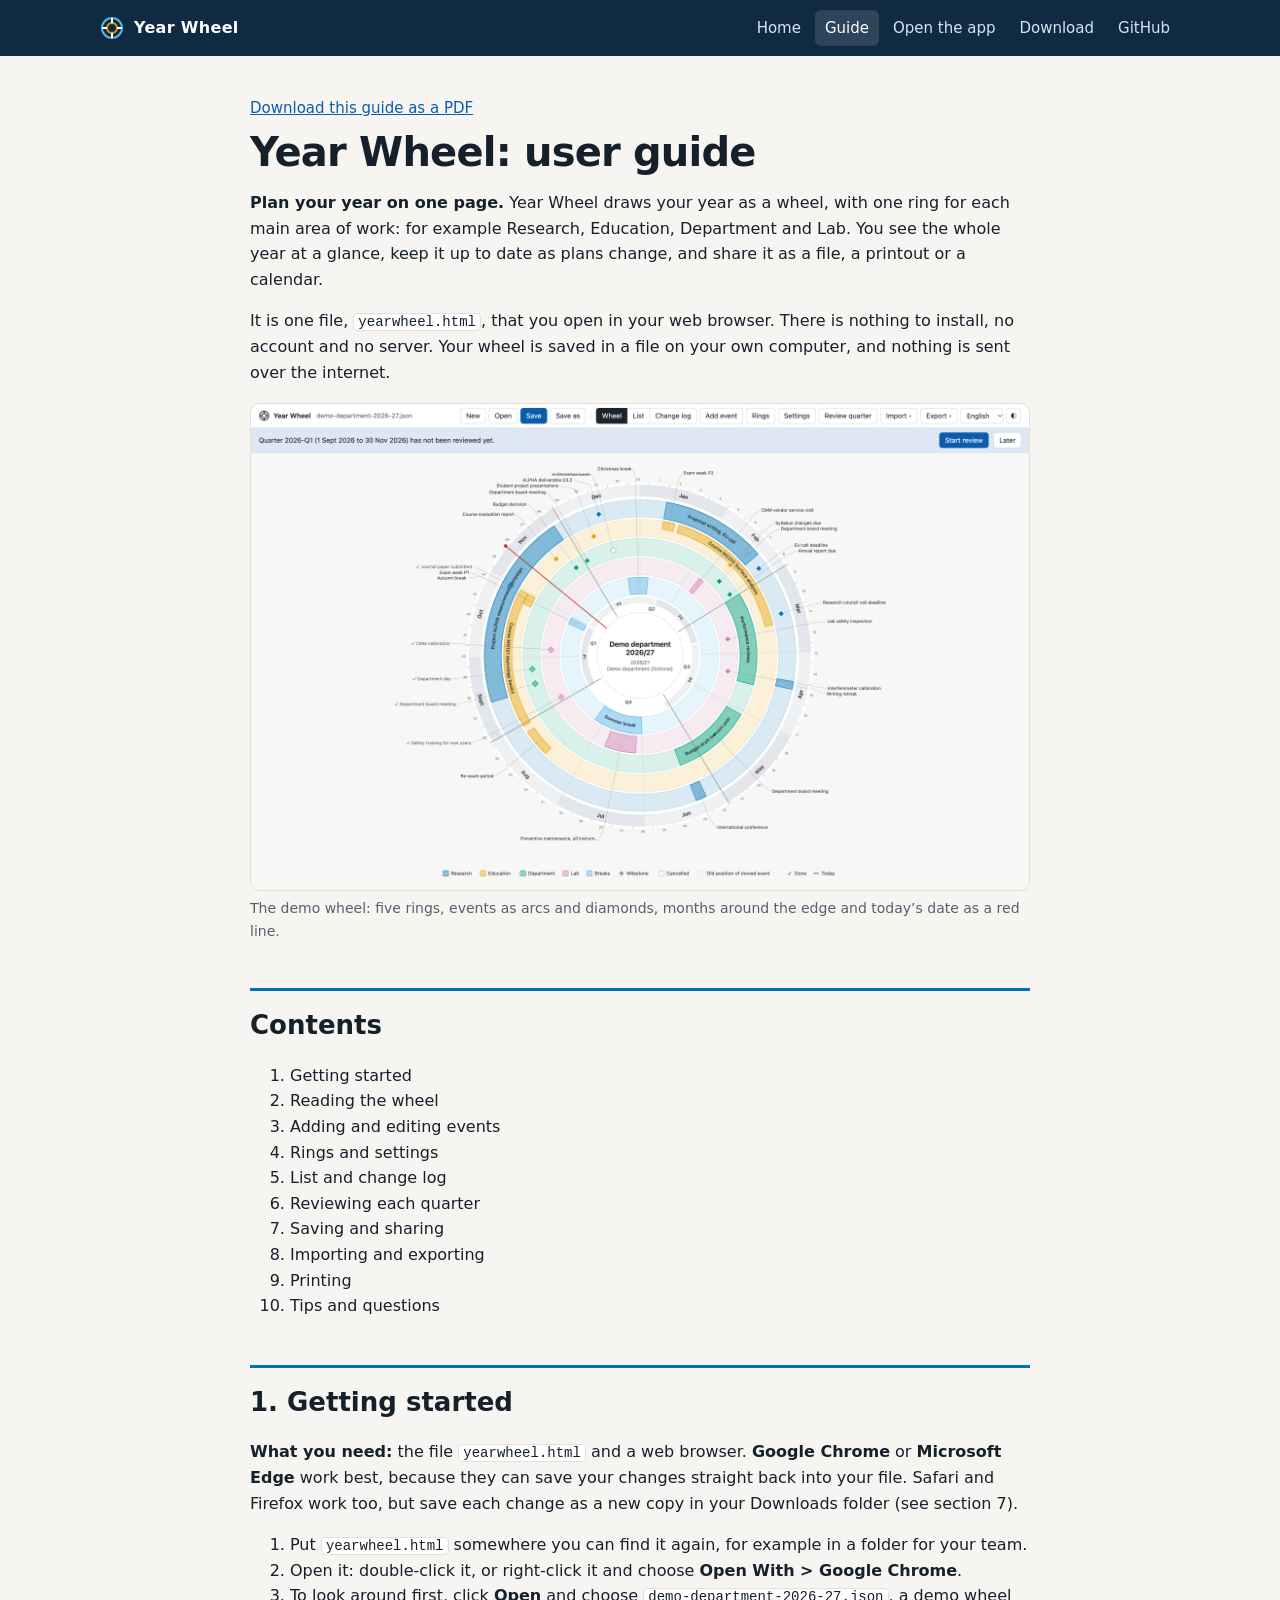
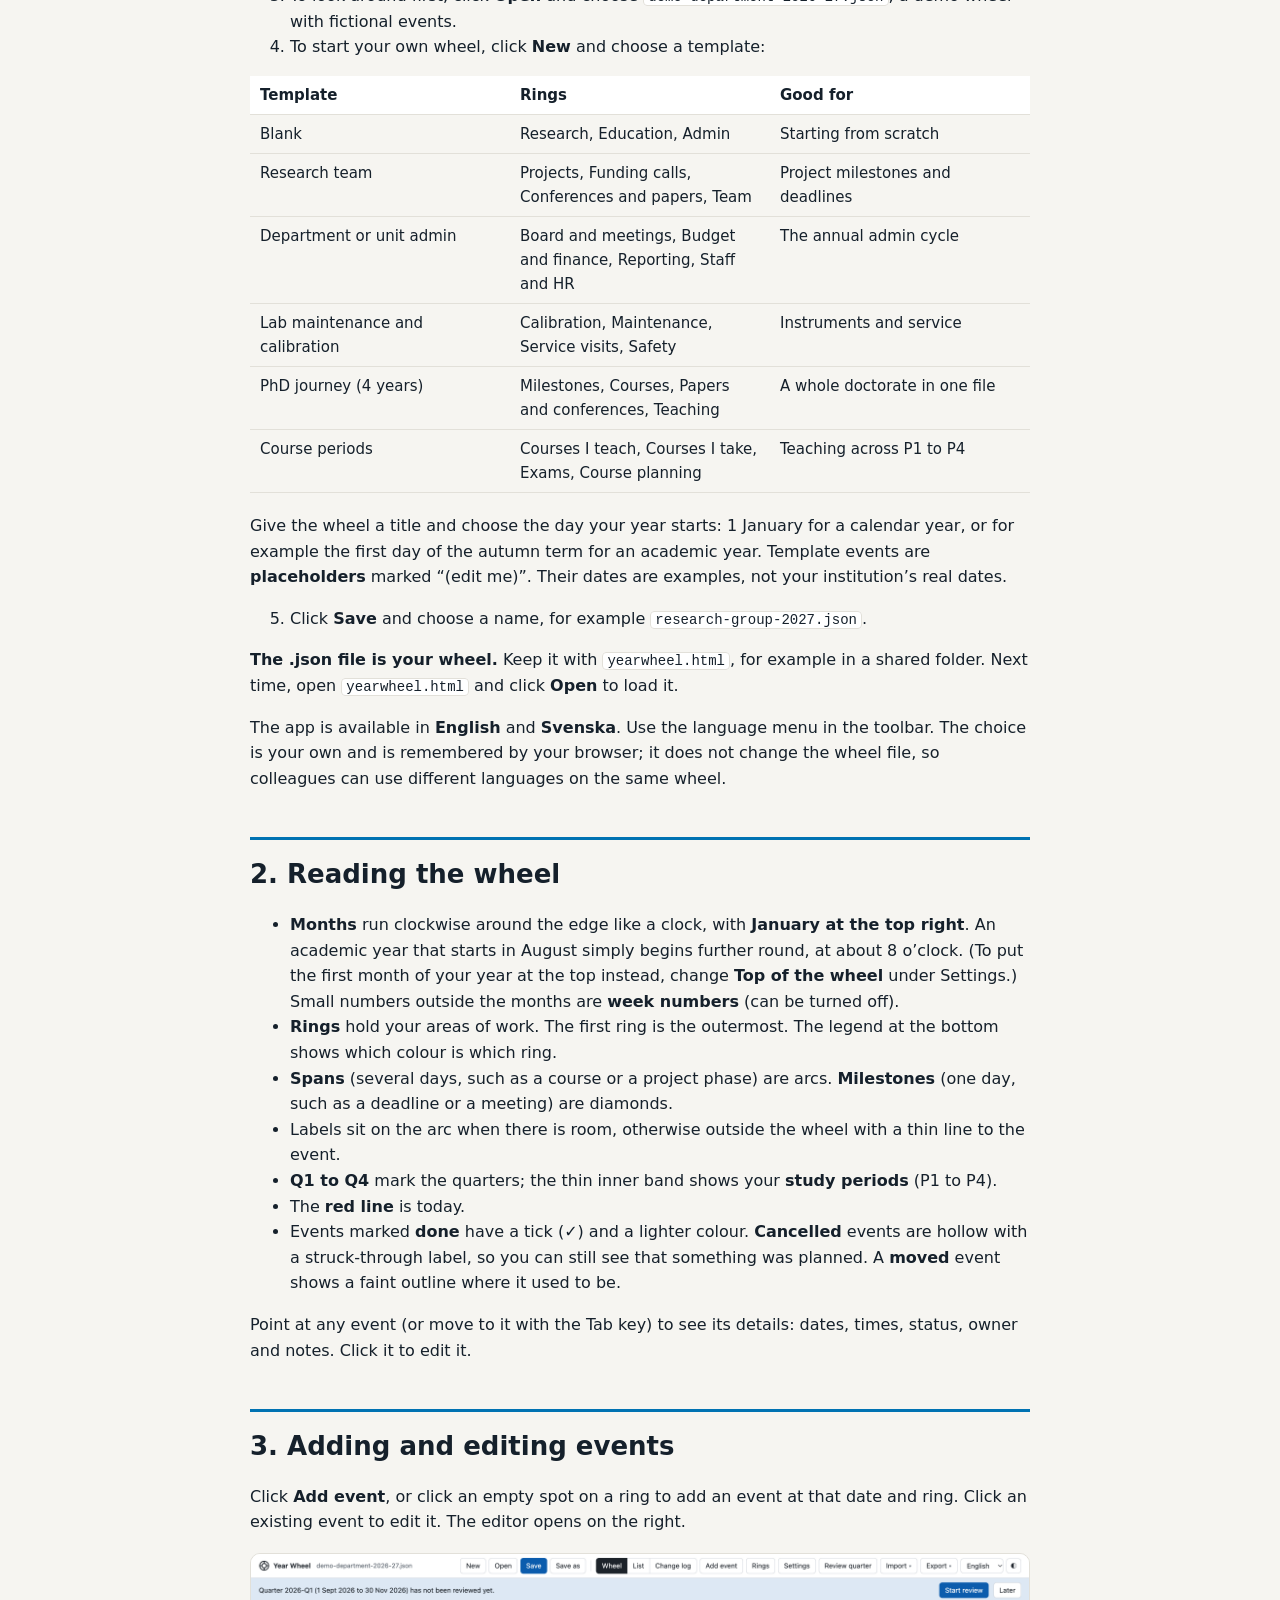
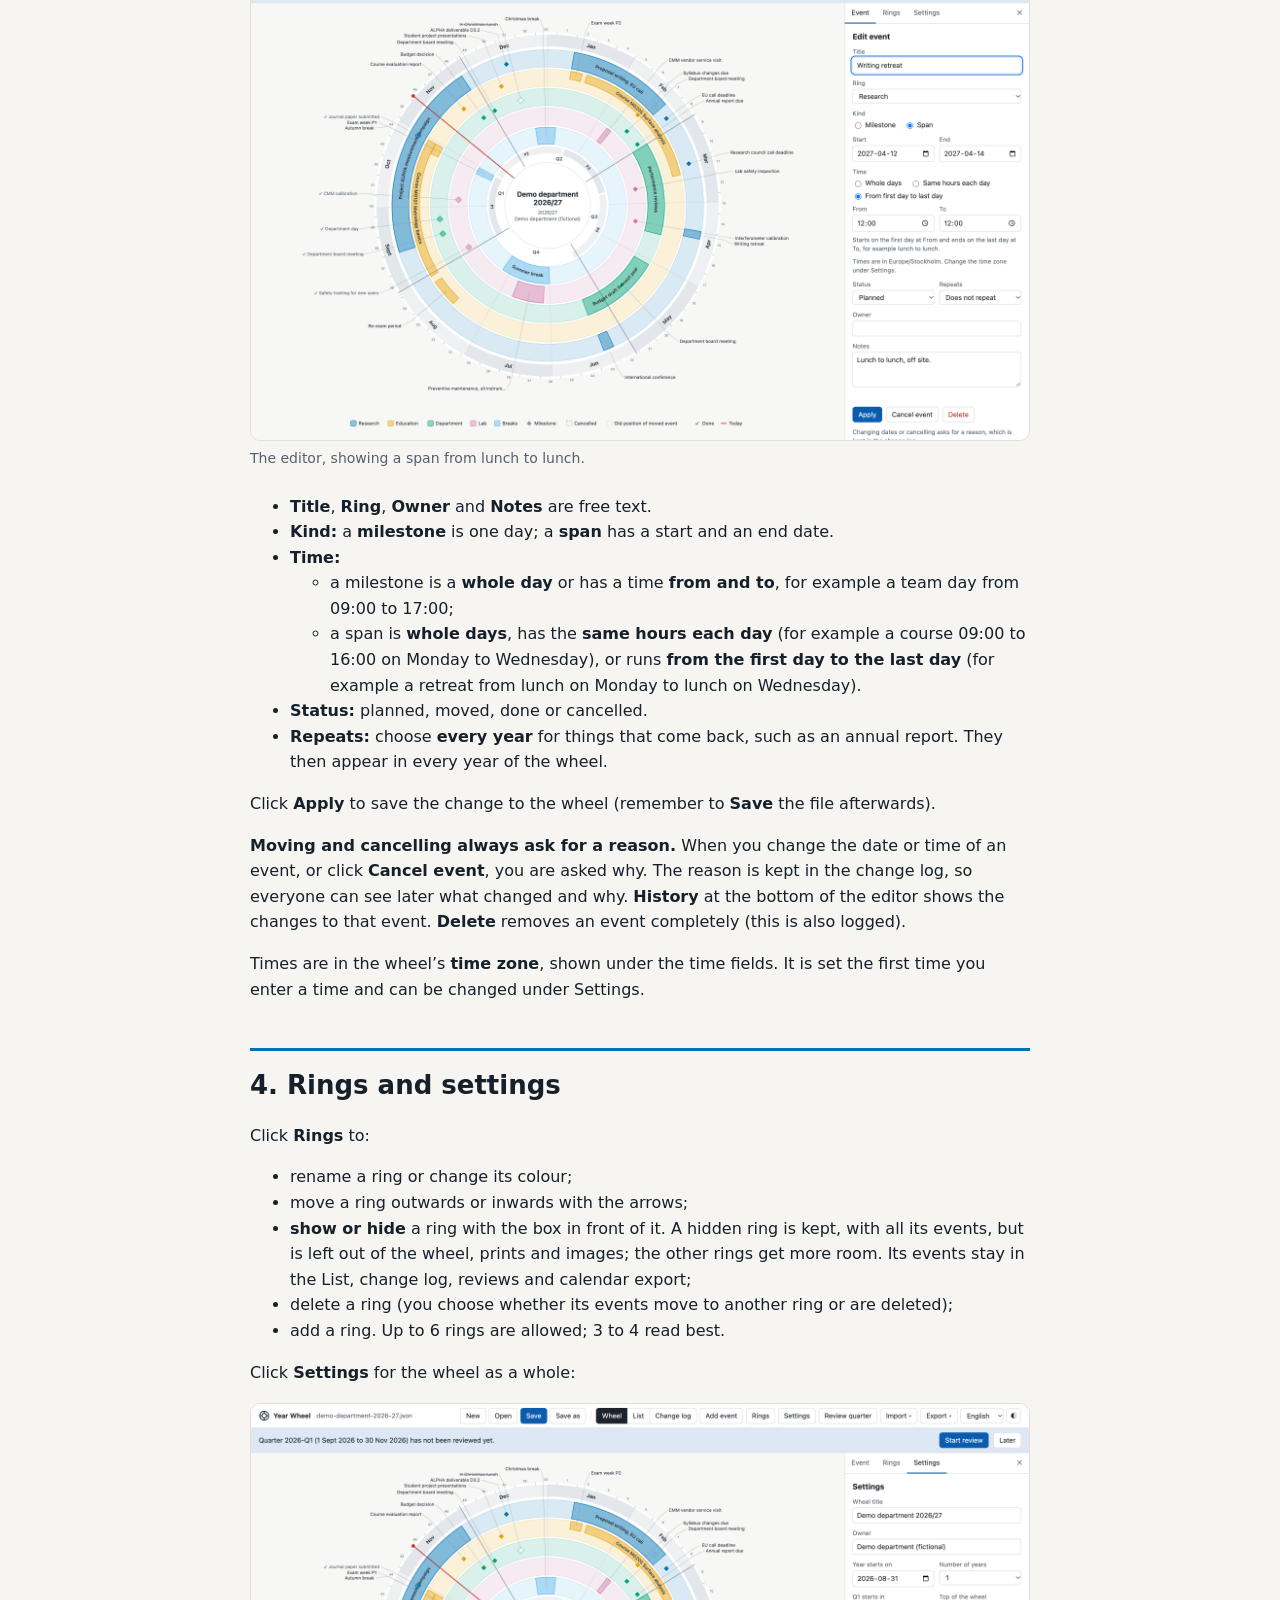
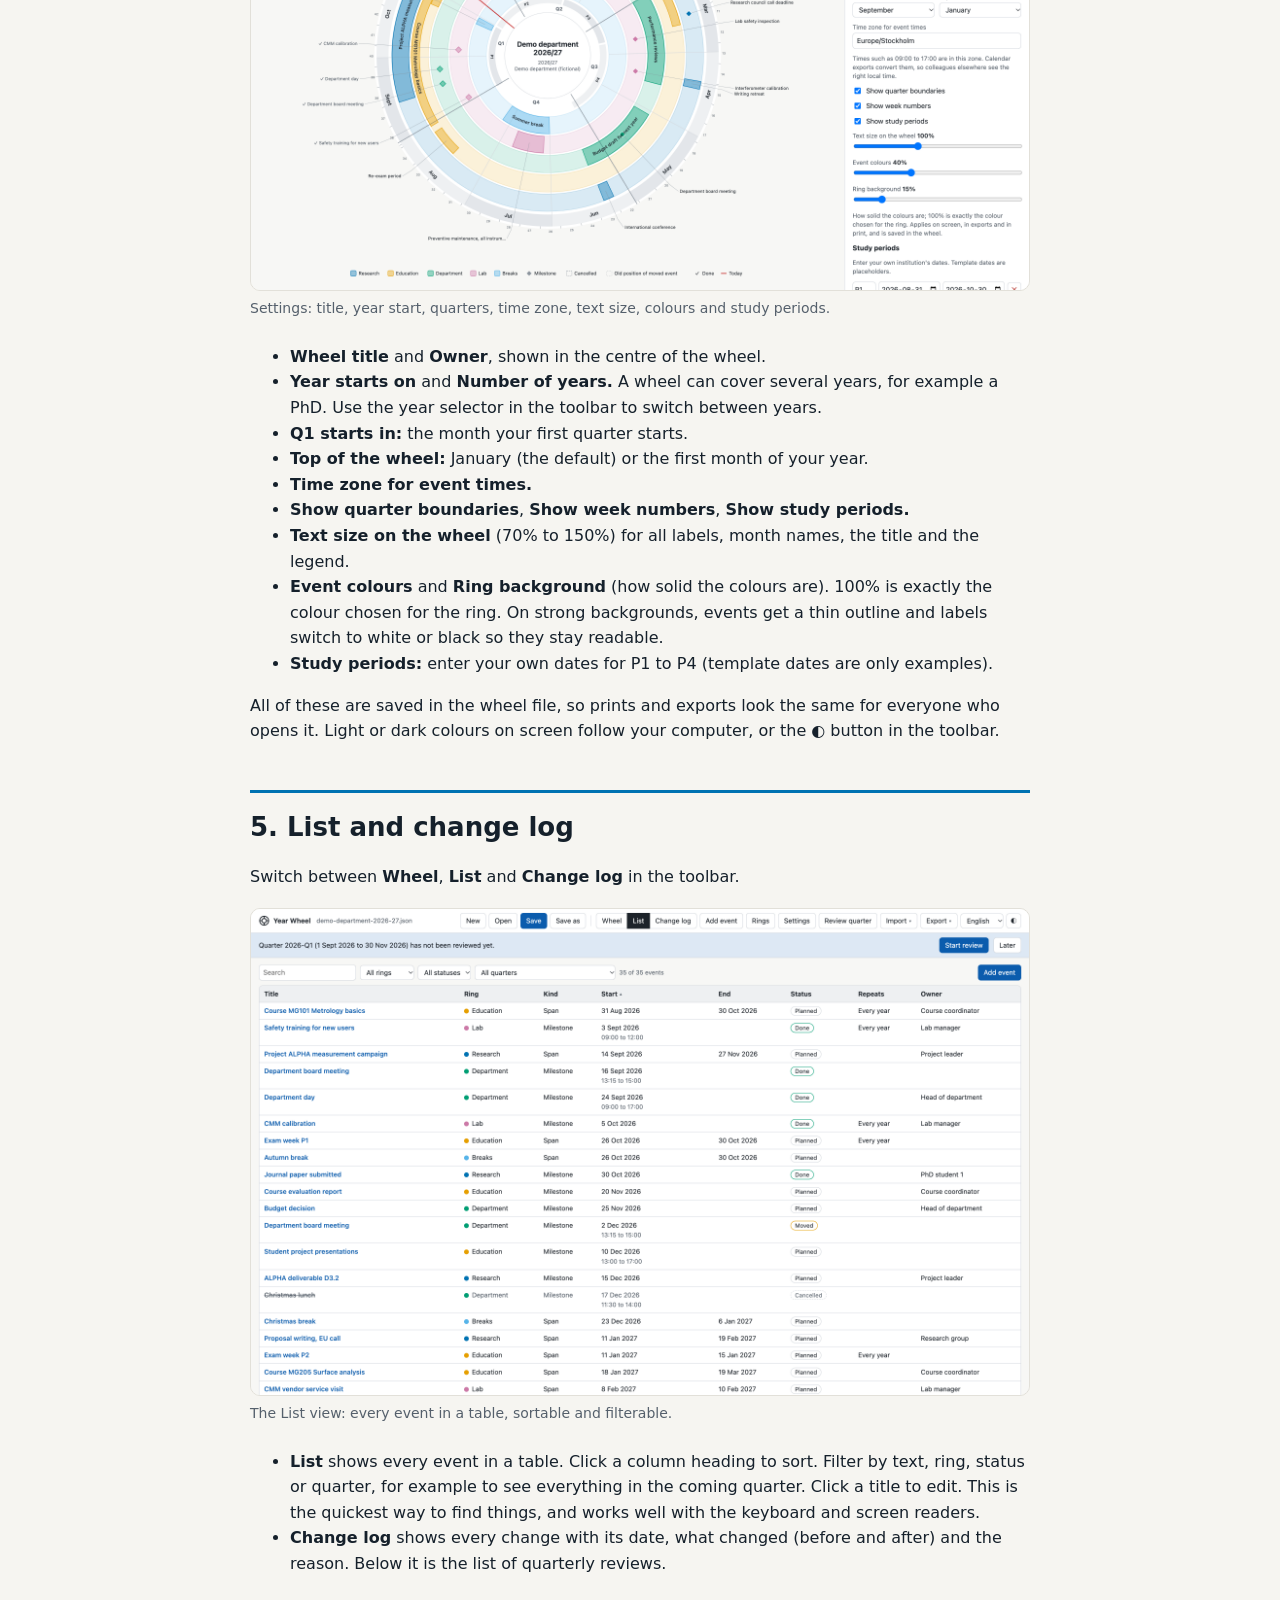
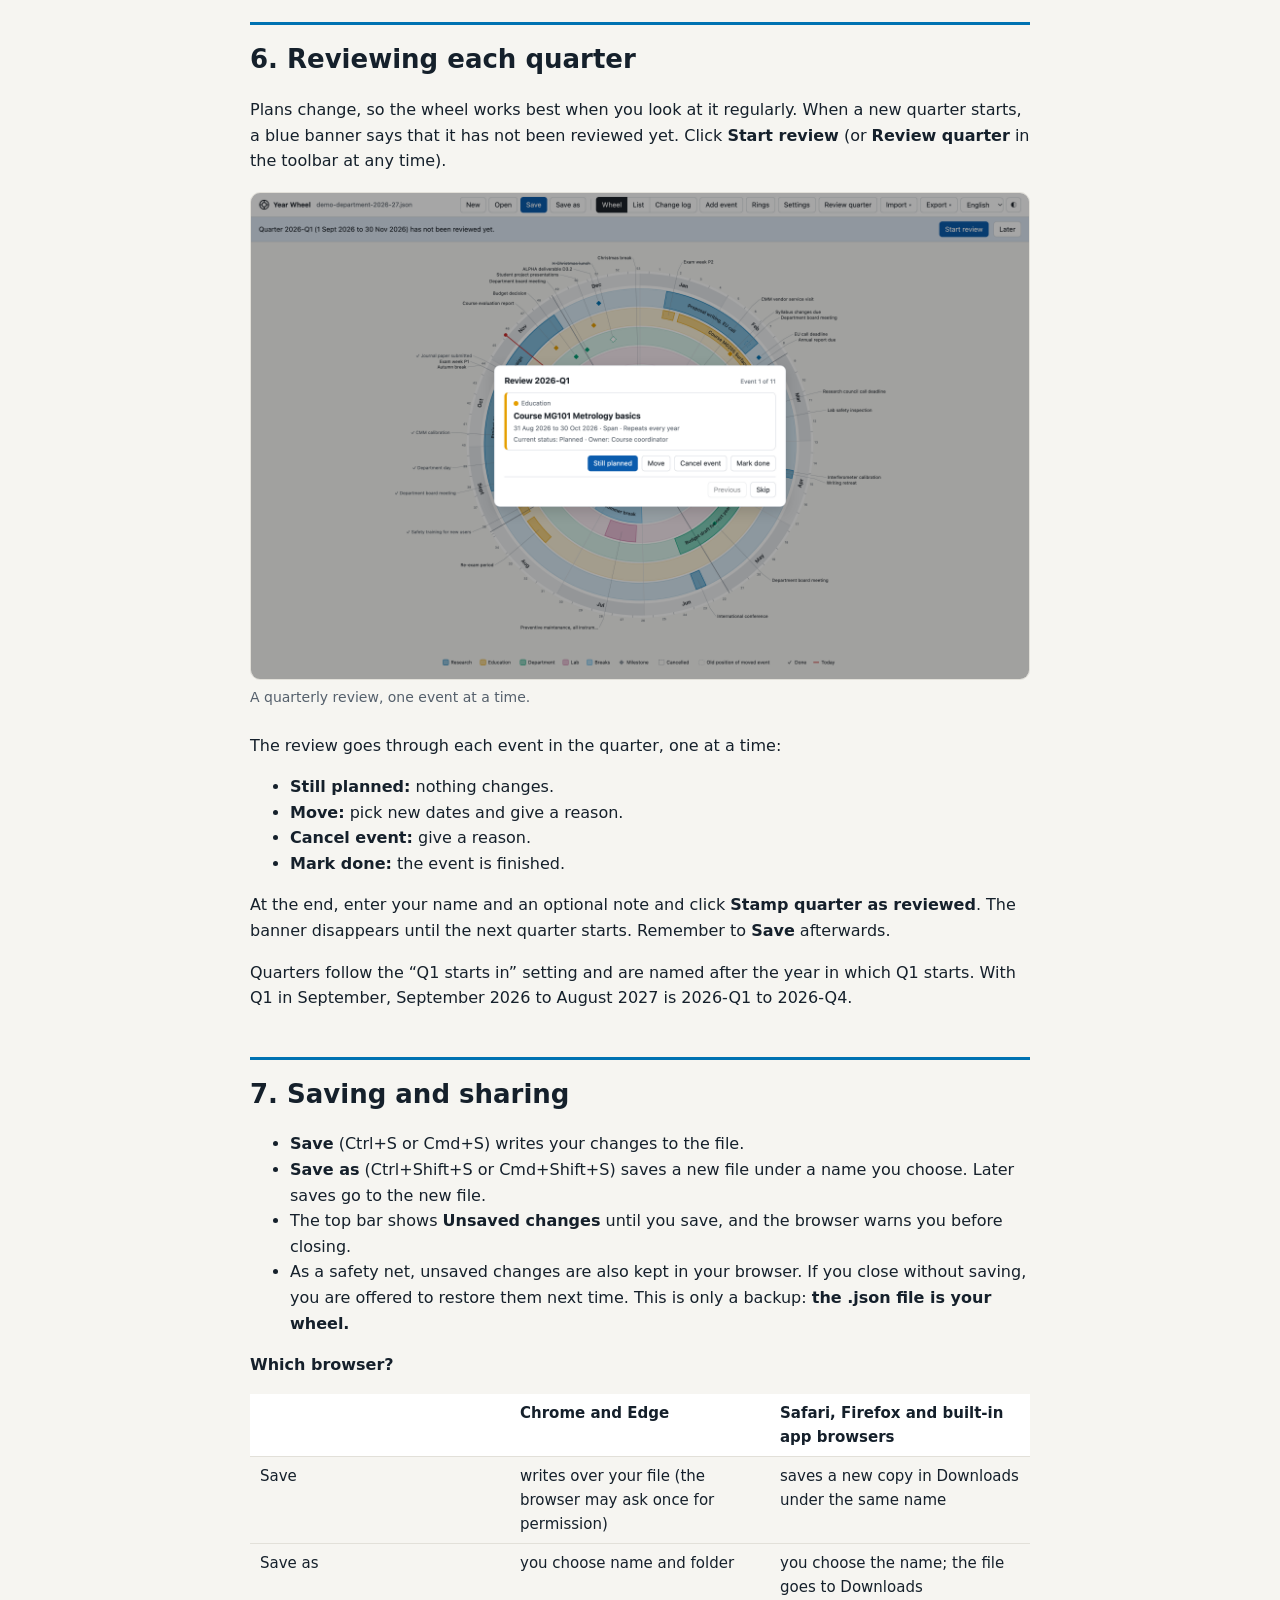
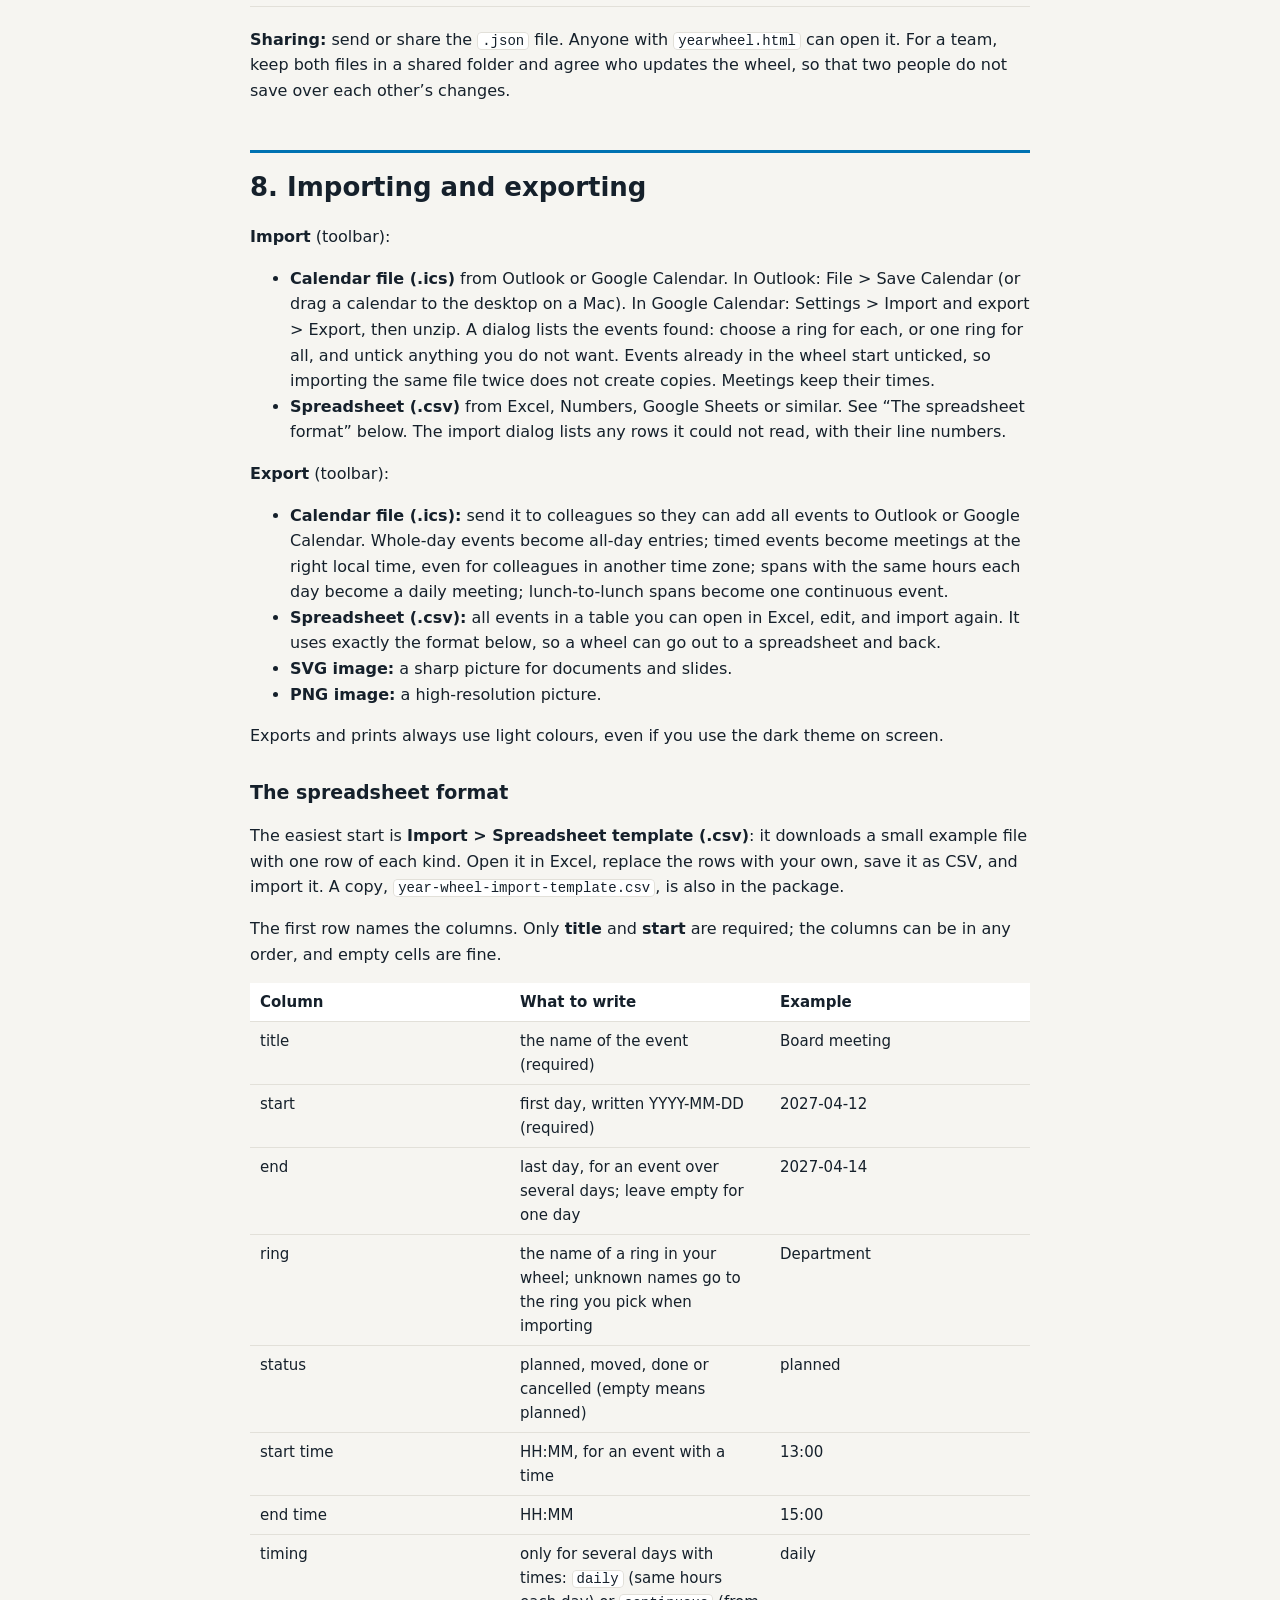
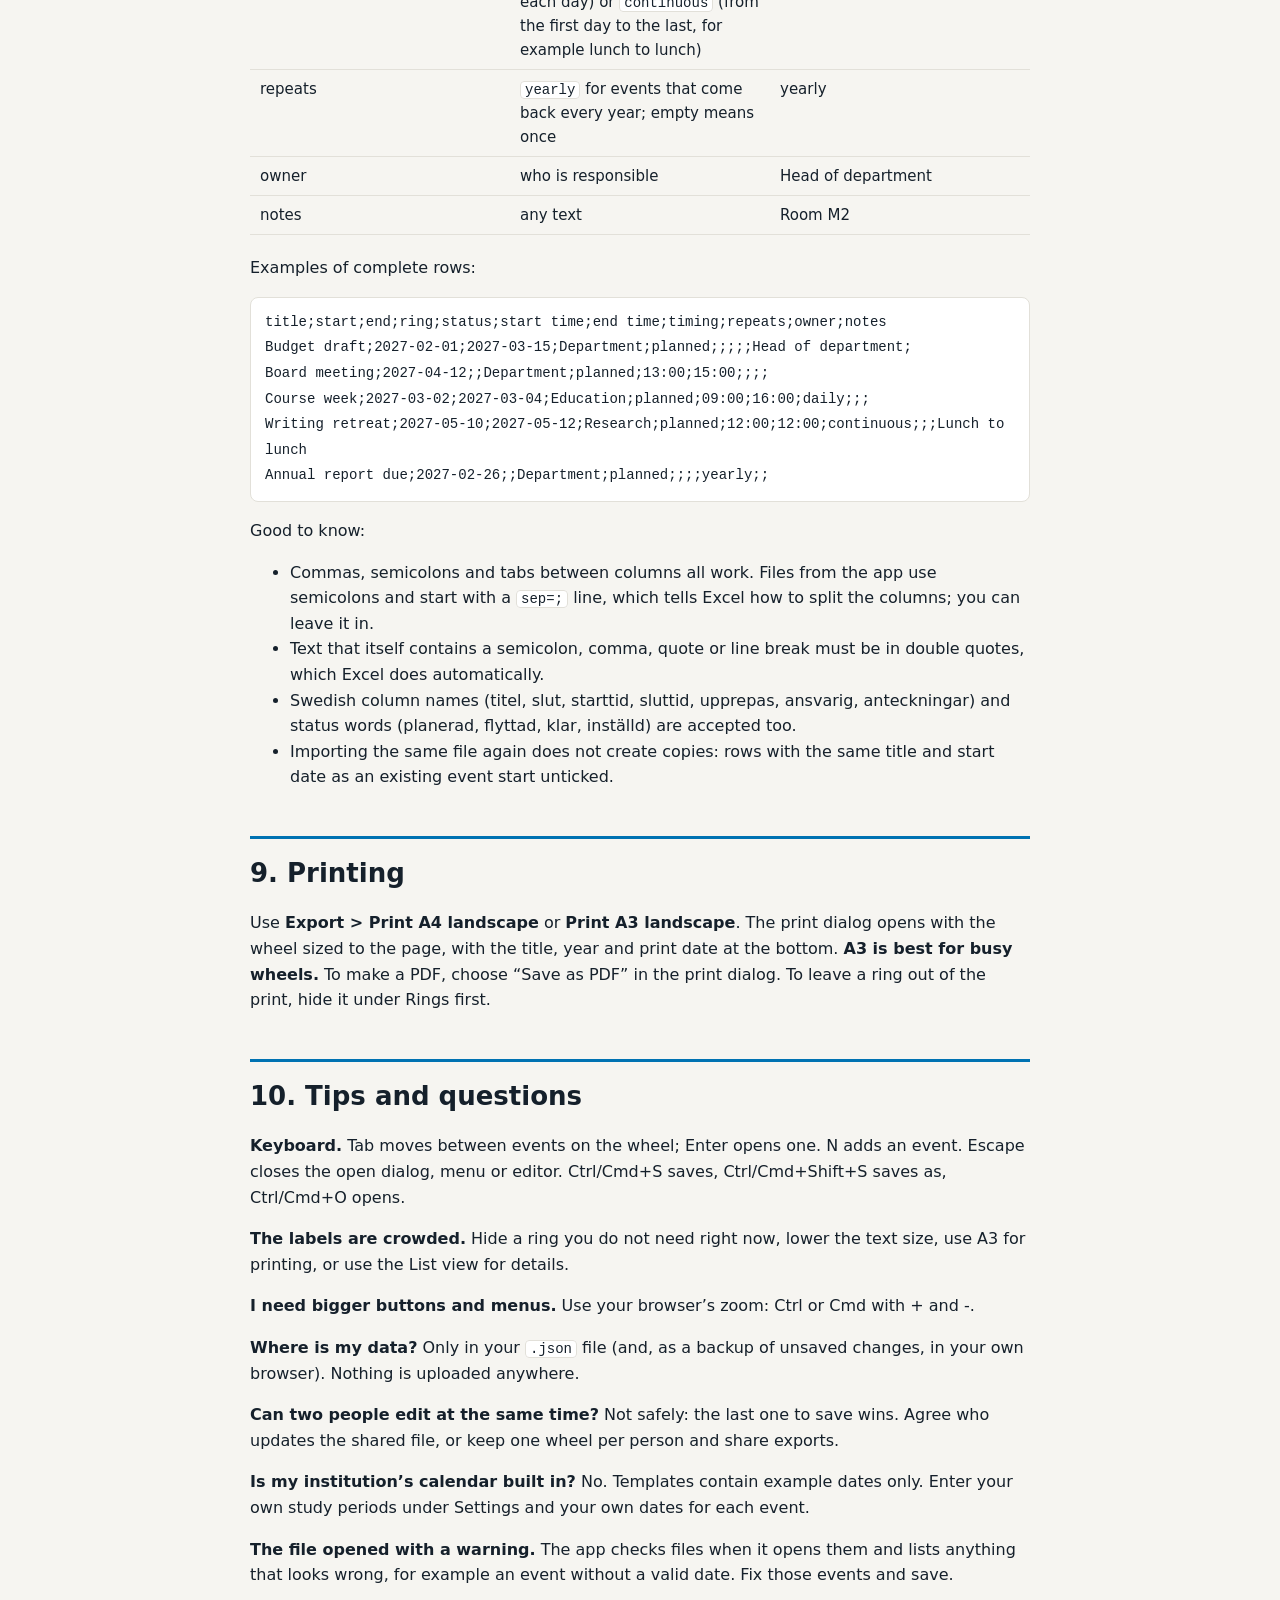
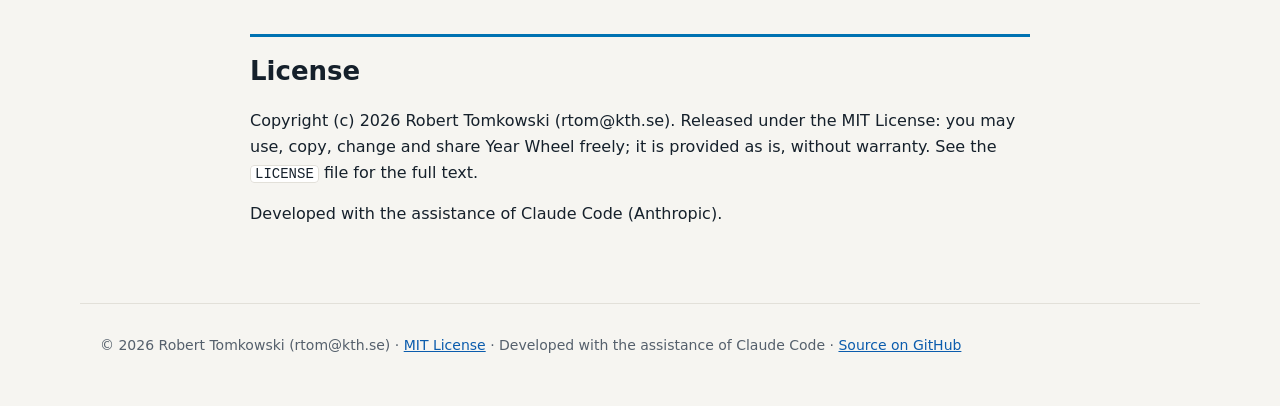
==== website/guide.html @ 5ca275fe "Year Wheel 1.0: plan your year on one page A single-file, offline planning wheel for departments, re" ====
<!DOCTYPE html>
<html xmlns="http://www.w3.org/1999/xhtml" lang="en" xml:lang="en">
<head>
  <meta charset="utf-8" />
  <meta name="generator" content="pandoc" />
  <meta name="viewport" content="width=device-width, initial-scale=1.0, user-scalable=yes" />
  <title>Year Wheel: user guide</title>
  <style>
    code{white-space: pre-wrap;}
    span.smallcaps{font-variant: small-caps;}
    div.columns{display: flex; gap: min(4vw, 1.5em);}
    div.column{flex: auto; overflow-x: auto;}
    div.hanging-indent{margin-left: 1.5em; text-indent: -1.5em;}
    /* The extra [class] is a hack that increases specificity enough to
       override a similar rule in reveal.js */
    ul.task-list[class]{list-style: none;}
    ul.task-list li input[type="checkbox"] {
      font-size: inherit;
      width: 0.8em;
      margin: 0 0.8em 0.2em -1.6em;
      vertical-align: middle;
    }
    .display.math{display: block; text-align: center; margin: 0.5rem auto;}
  </style>
  <link rel="stylesheet" href="site.css" />
  <meta name="description" content="How to use Year Wheel: templates, events and times, rings, quarterly reviews, saving, import and export, printing.">
  <link rel="icon" href="data:image/svg+xml,%3Csvg xmlns='http://www.w3.org/2000/svg' viewBox='0 0 24 24'%3E%3Ccircle cx='12' cy='12' r='10' fill='none' stroke='%230072B2' stroke-width='2.5'/%3E%3Ccircle cx='12' cy='12' r='5' fill='none' stroke='%23E69F00' stroke-width='2.5'/%3E%3C/svg%3E">
</head>
<body>
<header class="topbar"><div class="in">
  <a class="brand" href="./"><svg width="24" height="24" viewBox="0 0 24 24" aria-hidden="true"><circle cx="12" cy="12" r="10" fill="none" stroke="#56B4E9" stroke-width="2"/><circle cx="12" cy="12" r="5" fill="none" stroke="#E69F00" stroke-width="2"/><path d="M12 2v5M12 17v5M2 12h5M17 12h5" stroke="#fff" stroke-width="2"/></svg>Year Wheel</a>
  <nav aria-label="Site">
    <a href="./">Home</a>
    <a href="guide.html" aria-current="page">Guide</a>
    <a href="app/yearwheel.html">Open the app</a>
    <a href="https://github.com/rtomkowski/yearwheel/releases/latest">Download</a>
    <a href="https://github.com/rtomkowski/yearwheel">GitHub</a>
  </nav>
</div></header>
<main class="guide">
<a class="getpdf" href="https://github.com/rtomkowski/yearwheel/releases/latest/download/Year-Wheel-User-Guide.pdf">Download this guide as a PDF</a>
<h1 id="year-wheel-user-guide">Year Wheel: user guide</h1>
<p><strong>Plan your year on one page.</strong> Year Wheel draws your
year as a wheel, with one ring for each main area of work: for example
Research, Education, Department and Lab. You see the whole year at a
glance, keep it up to date as plans change, and share it as a file, a
printout or a calendar.</p>
<p>It is one file, <code>yearwheel.html</code>, that you open in your
web browser. There is nothing to install, no account and no server. Your
wheel is saved in a file on your own computer, and nothing is sent over
the internet.</p>
<figure>
<img src="images/wheel.png"
alt="The demo wheel: five rings, events as arcs and diamonds, months around the edge and today’s date as a red line." />
<figcaption aria-hidden="true">The demo wheel: five rings, events as
arcs and diamonds, months around the edge and today’s date as a red
line.</figcaption>
</figure>
<h2 id="contents">Contents</h2>
<ol type="1">
<li>Getting started</li>
<li>Reading the wheel</li>
<li>Adding and editing events</li>
<li>Rings and settings</li>
<li>List and change log</li>
<li>Reviewing each quarter</li>
<li>Saving and sharing</li>
<li>Importing and exporting</li>
<li>Printing</li>
<li>Tips and questions</li>
</ol>
<h2 id="getting-started">1. Getting started</h2>
<p><strong>What you need:</strong> the file <code>yearwheel.html</code>
and a web browser. <strong>Google Chrome</strong> or <strong>Microsoft
Edge</strong> work best, because they can save your changes straight
back into your file. Safari and Firefox work too, but save each change
as a new copy in your Downloads folder (see section 7).</p>
<ol type="1">
<li>Put <code>yearwheel.html</code> somewhere you can find it again, for
example in a folder for your team.</li>
<li>Open it: double-click it, or right-click it and choose <strong>Open
With &gt; Google Chrome</strong>.</li>
<li>To look around first, click <strong>Open</strong> and choose
<code>demo-department-2026-27.json</code>, a demo wheel with fictional
events.</li>
<li>To start your own wheel, click <strong>New</strong> and choose a
template:</li>
</ol>
<table>
<colgroup>
<col style="width: 33%" />
<col style="width: 33%" />
<col style="width: 33%" />
</colgroup>
<thead>
<tr class="header">
<th>Template</th>
<th>Rings</th>
<th>Good for</th>
</tr>
</thead>
<tbody>
<tr class="odd">
<td>Blank</td>
<td>Research, Education, Admin</td>
<td>Starting from scratch</td>
</tr>
<tr class="even">
<td>Research team</td>
<td>Projects, Funding calls, Conferences and papers, Team</td>
<td>Project milestones and deadlines</td>
</tr>
<tr class="odd">
<td>Department or unit admin</td>
<td>Board and meetings, Budget and finance, Reporting, Staff and HR</td>
<td>The annual admin cycle</td>
</tr>
<tr class="even">
<td>Lab maintenance and calibration</td>
<td>Calibration, Maintenance, Service visits, Safety</td>
<td>Instruments and service</td>
</tr>
<tr class="odd">
<td>PhD journey (4 years)</td>
<td>Milestones, Courses, Papers and conferences, Teaching</td>
<td>A whole doctorate in one file</td>
</tr>
<tr class="even">
<td>Course periods</td>
<td>Courses I teach, Courses I take, Exams, Course planning</td>
<td>Teaching across P1 to P4</td>
</tr>
</tbody>
</table>
<p>Give the wheel a title and choose the day your year starts: 1 January
for a calendar year, or for example the first day of the autumn term for
an academic year. Template events are <strong>placeholders</strong>
marked “(edit me)”. Their dates are examples, not your institution’s
real dates.</p>
<ol start="5" type="1">
<li>Click <strong>Save</strong> and choose a name, for example
<code>research-group-2027.json</code>.</li>
</ol>
<p><strong>The .json file is your wheel.</strong> Keep it with
<code>yearwheel.html</code>, for example in a shared folder. Next time,
open <code>yearwheel.html</code> and click <strong>Open</strong> to load
it.</p>
<p>The app is available in <strong>English</strong> and
<strong>Svenska</strong>. Use the language menu in the toolbar. The
choice is your own and is remembered by your browser; it does not change
the wheel file, so colleagues can use different languages on the same
wheel.</p>
<h2 id="reading-the-wheel">2. Reading the wheel</h2>
<ul>
<li><strong>Months</strong> run clockwise around the edge like a clock,
with <strong>January at the top right</strong>. An academic year that
starts in August simply begins further round, at about 8 o’clock. (To
put the first month of your year at the top instead, change <strong>Top
of the wheel</strong> under Settings.) Small numbers outside the months
are <strong>week numbers</strong> (can be turned off).</li>
<li><strong>Rings</strong> hold your areas of work. The first ring is
the outermost. The legend at the bottom shows which colour is which
ring.</li>
<li><strong>Spans</strong> (several days, such as a course or a project
phase) are arcs. <strong>Milestones</strong> (one day, such as a
deadline or a meeting) are diamonds.</li>
<li>Labels sit on the arc when there is room, otherwise outside the
wheel with a thin line to the event.</li>
<li><strong>Q1 to Q4</strong> mark the quarters; the thin inner band
shows your <strong>study periods</strong> (P1 to P4).</li>
<li>The <strong>red line</strong> is today.</li>
<li>Events marked <strong>done</strong> have a tick (✓) and a lighter
colour. <strong>Cancelled</strong> events are hollow with a
struck-through label, so you can still see that something was planned. A
<strong>moved</strong> event shows a faint outline where it used to
be.</li>
</ul>
<p>Point at any event (or move to it with the Tab key) to see its
details: dates, times, status, owner and notes. Click it to edit it.</p>
<h2 id="adding-and-editing-events">3. Adding and editing events</h2>
<p>Click <strong>Add event</strong>, or click an empty spot on a ring to
add an event at that date and ring. Click an existing event to edit it.
The editor opens on the right.</p>
<figure>
<img src="images/editor.png"
alt="The editor, showing a span from lunch to lunch." />
<figcaption aria-hidden="true">The editor, showing a span from lunch to
lunch.</figcaption>
</figure>
<ul>
<li><strong>Title</strong>, <strong>Ring</strong>,
<strong>Owner</strong> and <strong>Notes</strong> are free text.</li>
<li><strong>Kind:</strong> a <strong>milestone</strong> is one day; a
<strong>span</strong> has a start and an end date.</li>
<li><strong>Time:</strong>
<ul>
<li>a milestone is a <strong>whole day</strong> or has a time
<strong>from and to</strong>, for example a team day from 09:00 to
17:00;</li>
<li>a span is <strong>whole days</strong>, has the <strong>same hours
each day</strong> (for example a course 09:00 to 16:00 on Monday to
Wednesday), or runs <strong>from the first day to the last day</strong>
(for example a retreat from lunch on Monday to lunch on Wednesday).</li>
</ul></li>
<li><strong>Status:</strong> planned, moved, done or cancelled.</li>
<li><strong>Repeats:</strong> choose <strong>every year</strong> for
things that come back, such as an annual report. They then appear in
every year of the wheel.</li>
</ul>
<p>Click <strong>Apply</strong> to save the change to the wheel
(remember to <strong>Save</strong> the file afterwards).</p>
<p><strong>Moving and cancelling always ask for a reason.</strong> When
you change the date or time of an event, or click <strong>Cancel
event</strong>, you are asked why. The reason is kept in the change log,
so everyone can see later what changed and why. <strong>History</strong>
at the bottom of the editor shows the changes to that event.
<strong>Delete</strong> removes an event completely (this is also
logged).</p>
<p>Times are in the wheel’s <strong>time zone</strong>, shown under the
time fields. It is set the first time you enter a time and can be
changed under Settings.</p>
<h2 id="rings-and-settings">4. Rings and settings</h2>
<p>Click <strong>Rings</strong> to:</p>
<ul>
<li>rename a ring or change its colour;</li>
<li>move a ring outwards or inwards with the arrows;</li>
<li><strong>show or hide</strong> a ring with the box in front of it. A
hidden ring is kept, with all its events, but is left out of the wheel,
prints and images; the other rings get more room. Its events stay in the
List, change log, reviews and calendar export;</li>
<li>delete a ring (you choose whether its events move to another ring or
are deleted);</li>
<li>add a ring. Up to 6 rings are allowed; 3 to 4 read best.</li>
</ul>
<p>Click <strong>Settings</strong> for the wheel as a whole:</p>
<figure>
<img src="images/settings.png"
alt="Settings: title, year start, quarters, time zone, text size, colours and study periods." />
<figcaption aria-hidden="true">Settings: title, year start, quarters,
time zone, text size, colours and study periods.</figcaption>
</figure>
<ul>
<li><strong>Wheel title</strong> and <strong>Owner</strong>, shown in
the centre of the wheel.</li>
<li><strong>Year starts on</strong> and <strong>Number of
years.</strong> A wheel can cover several years, for example a PhD. Use
the year selector in the toolbar to switch between years.</li>
<li><strong>Q1 starts in:</strong> the month your first quarter
starts.</li>
<li><strong>Top of the wheel:</strong> January (the default) or the
first month of your year.</li>
<li><strong>Time zone for event times.</strong></li>
<li><strong>Show quarter boundaries</strong>, <strong>Show week
numbers</strong>, <strong>Show study periods.</strong></li>
<li><strong>Text size on the wheel</strong> (70% to 150%) for all
labels, month names, the title and the legend.</li>
<li><strong>Event colours</strong> and <strong>Ring background</strong>
(how solid the colours are). 100% is exactly the colour chosen for the
ring. On strong backgrounds, events get a thin outline and labels switch
to white or black so they stay readable.</li>
<li><strong>Study periods:</strong> enter your own dates for P1 to P4
(template dates are only examples).</li>
</ul>
<p>All of these are saved in the wheel file, so prints and exports look
the same for everyone who opens it. Light or dark colours on screen
follow your computer, or the ◐ button in the toolbar.</p>
<h2 id="list-and-change-log">5. List and change log</h2>
<p>Switch between <strong>Wheel</strong>, <strong>List</strong> and
<strong>Change log</strong> in the toolbar.</p>
<figure>
<img src="images/list.png"
alt="The List view: every event in a table, sortable and filterable." />
<figcaption aria-hidden="true">The List view: every event in a table,
sortable and filterable.</figcaption>
</figure>
<ul>
<li><strong>List</strong> shows every event in a table. Click a column
heading to sort. Filter by text, ring, status or quarter, for example to
see everything in the coming quarter. Click a title to edit. This is the
quickest way to find things, and works well with the keyboard and screen
readers.</li>
<li><strong>Change log</strong> shows every change with its date, what
changed (before and after) and the reason. Below it is the list of
quarterly reviews.</li>
</ul>
<h2 id="reviewing-each-quarter">6. Reviewing each quarter</h2>
<p>Plans change, so the wheel works best when you look at it regularly.
When a new quarter starts, a blue banner says that it has not been
reviewed yet. Click <strong>Start review</strong> (or <strong>Review
quarter</strong> in the toolbar at any time).</p>
<figure>
<img src="images/review.png"
alt="A quarterly review, one event at a time." />
<figcaption aria-hidden="true">A quarterly review, one event at a
time.</figcaption>
</figure>
<p>The review goes through each event in the quarter, one at a time:</p>
<ul>
<li><strong>Still planned:</strong> nothing changes.</li>
<li><strong>Move:</strong> pick new dates and give a reason.</li>
<li><strong>Cancel event:</strong> give a reason.</li>
<li><strong>Mark done:</strong> the event is finished.</li>
</ul>
<p>At the end, enter your name and an optional note and click
<strong>Stamp quarter as reviewed</strong>. The banner disappears until
the next quarter starts. Remember to <strong>Save</strong>
afterwards.</p>
<p>Quarters follow the “Q1 starts in” setting and are named after the
year in which Q1 starts. With Q1 in September, September 2026 to August
2027 is 2026-Q1 to 2026-Q4.</p>
<h2 id="saving-and-sharing">7. Saving and sharing</h2>
<ul>
<li><strong>Save</strong> (Ctrl+S or Cmd+S) writes your changes to the
file.</li>
<li><strong>Save as</strong> (Ctrl+Shift+S or Cmd+Shift+S) saves a new
file under a name you choose. Later saves go to the new file.</li>
<li>The top bar shows <strong>Unsaved changes</strong> until you save,
and the browser warns you before closing.</li>
<li>As a safety net, unsaved changes are also kept in your browser. If
you close without saving, you are offered to restore them next time.
This is only a backup: <strong>the .json file is your
wheel.</strong></li>
</ul>
<p><strong>Which browser?</strong></p>
<table>
<colgroup>
<col style="width: 33%" />
<col style="width: 33%" />
<col style="width: 33%" />
</colgroup>
<thead>
<tr class="header">
<th></th>
<th>Chrome and Edge</th>
<th>Safari, Firefox and built-in app browsers</th>
</tr>
</thead>
<tbody>
<tr class="odd">
<td>Save</td>
<td>writes over your file (the browser may ask once for permission)</td>
<td>saves a new copy in Downloads under the same name</td>
</tr>
<tr class="even">
<td>Save as</td>
<td>you choose name and folder</td>
<td>you choose the name; the file goes to Downloads</td>
</tr>
</tbody>
</table>
<p><strong>Sharing:</strong> send or share the <code>.json</code> file.
Anyone with <code>yearwheel.html</code> can open it. For a team, keep
both files in a shared folder and agree who updates the wheel, so that
two people do not save over each other’s changes.</p>
<h2 id="importing-and-exporting">8. Importing and exporting</h2>
<p><strong>Import</strong> (toolbar):</p>
<ul>
<li><strong>Calendar file (.ics)</strong> from Outlook or Google
Calendar. In Outlook: File &gt; Save Calendar (or drag a calendar to the
desktop on a Mac). In Google Calendar: Settings &gt; Import and export
&gt; Export, then unzip. A dialog lists the events found: choose a ring
for each, or one ring for all, and untick anything you do not want.
Events already in the wheel start unticked, so importing the same file
twice does not create copies. Meetings keep their times.</li>
<li><strong>Spreadsheet (.csv)</strong> from Excel, Numbers, Google
Sheets or similar. See “The spreadsheet format” below. The import dialog
lists any rows it could not read, with their line numbers.</li>
</ul>
<p><strong>Export</strong> (toolbar):</p>
<ul>
<li><strong>Calendar file (.ics):</strong> send it to colleagues so they
can add all events to Outlook or Google Calendar. Whole-day events
become all-day entries; timed events become meetings at the right local
time, even for colleagues in another time zone; spans with the same
hours each day become a daily meeting; lunch-to-lunch spans become one
continuous event.</li>
<li><strong>Spreadsheet (.csv):</strong> all events in a table you can
open in Excel, edit, and import again. It uses exactly the format below,
so a wheel can go out to a spreadsheet and back.</li>
<li><strong>SVG image:</strong> a sharp picture for documents and
slides.</li>
<li><strong>PNG image:</strong> a high-resolution picture.</li>
</ul>
<p>Exports and prints always use light colours, even if you use the dark
theme on screen.</p>
<h3 id="the-spreadsheet-format">The spreadsheet format</h3>
<p>The easiest start is <strong>Import &gt; Spreadsheet template
(.csv)</strong>: it downloads a small example file with one row of each
kind. Open it in Excel, replace the rows with your own, save it as CSV,
and import it. A copy, <code>year-wheel-import-template.csv</code>, is
also in the package.</p>
<p>The first row names the columns. Only <strong>title</strong> and
<strong>start</strong> are required; the columns can be in any order,
and empty cells are fine.</p>
<table>
<colgroup>
<col style="width: 33%" />
<col style="width: 33%" />
<col style="width: 33%" />
</colgroup>
<thead>
<tr class="header">
<th>Column</th>
<th>What to write</th>
<th>Example</th>
</tr>
</thead>
<tbody>
<tr class="odd">
<td>title</td>
<td>the name of the event (required)</td>
<td>Board meeting</td>
</tr>
<tr class="even">
<td>start</td>
<td>first day, written YYYY-MM-DD (required)</td>
<td>2027-04-12</td>
</tr>
<tr class="odd">
<td>end</td>
<td>last day, for an event over several days; leave empty for one
day</td>
<td>2027-04-14</td>
</tr>
<tr class="even">
<td>ring</td>
<td>the name of a ring in your wheel; unknown names go to the ring you
pick when importing</td>
<td>Department</td>
</tr>
<tr class="odd">
<td>status</td>
<td>planned, moved, done or cancelled (empty means planned)</td>
<td>planned</td>
</tr>
<tr class="even">
<td>start time</td>
<td>HH:MM, for an event with a time</td>
<td>13:00</td>
</tr>
<tr class="odd">
<td>end time</td>
<td>HH:MM</td>
<td>15:00</td>
</tr>
<tr class="even">
<td>timing</td>
<td>only for several days with times: <code>daily</code> (same hours
each day) or <code>continuous</code> (from the first day to the last,
for example lunch to lunch)</td>
<td>daily</td>
</tr>
<tr class="odd">
<td>repeats</td>
<td><code>yearly</code> for events that come back every year; empty
means once</td>
<td>yearly</td>
</tr>
<tr class="even">
<td>owner</td>
<td>who is responsible</td>
<td>Head of department</td>
</tr>
<tr class="odd">
<td>notes</td>
<td>any text</td>
<td>Room M2</td>
</tr>
</tbody>
</table>
<p>Examples of complete rows:</p>
<pre><code>title;start;end;ring;status;start time;end time;timing;repeats;owner;notes
Budget draft;2027-02-01;2027-03-15;Department;planned;;;;;Head of department;
Board meeting;2027-04-12;;Department;planned;13:00;15:00;;;;
Course week;2027-03-02;2027-03-04;Education;planned;09:00;16:00;daily;;;
Writing retreat;2027-05-10;2027-05-12;Research;planned;12:00;12:00;continuous;;;Lunch to lunch
Annual report due;2027-02-26;;Department;planned;;;;yearly;;</code></pre>
<p>Good to know:</p>
<ul>
<li>Commas, semicolons and tabs between columns all work. Files from the
app use semicolons and start with a <code>sep=;</code> line, which tells
Excel how to split the columns; you can leave it in.</li>
<li>Text that itself contains a semicolon, comma, quote or line break
must be in double quotes, which Excel does automatically.</li>
<li>Swedish column names (titel, slut, starttid, sluttid, upprepas,
ansvarig, anteckningar) and status words (planerad, flyttad, klar,
inställd) are accepted too.</li>
<li>Importing the same file again does not create copies: rows with the
same title and start date as an existing event start unticked.</li>
</ul>
<h2 id="printing">9. Printing</h2>
<p>Use <strong>Export &gt; Print A4 landscape</strong> or <strong>Print
A3 landscape</strong>. The print dialog opens with the wheel sized to
the page, with the title, year and print date at the bottom. <strong>A3
is best for busy wheels.</strong> To make a PDF, choose “Save as PDF” in
the print dialog. To leave a ring out of the print, hide it under Rings
first.</p>
<h2 id="tips-and-questions">10. Tips and questions</h2>
<p><strong>Keyboard.</strong> Tab moves between events on the wheel;
Enter opens one. N adds an event. Escape closes the open dialog, menu or
editor. Ctrl/Cmd+S saves, Ctrl/Cmd+Shift+S saves as, Ctrl/Cmd+O
opens.</p>
<p><strong>The labels are crowded.</strong> Hide a ring you do not need
right now, lower the text size, use A3 for printing, or use the List
view for details.</p>
<p><strong>I need bigger buttons and menus.</strong> Use your browser’s
zoom: Ctrl or Cmd with + and -.</p>
<p><strong>Where is my data?</strong> Only in your <code>.json</code>
file (and, as a backup of unsaved changes, in your own browser). Nothing
is uploaded anywhere.</p>
<p><strong>Can two people edit at the same time?</strong> Not safely:
the last one to save wins. Agree who updates the shared file, or keep
one wheel per person and share exports.</p>
<p><strong>Is my institution’s calendar built in?</strong> No. Templates
contain example dates only. Enter your own study periods under Settings
and your own dates for each event.</p>
<p><strong>The file opened with a warning.</strong> The app checks files
when it opens them and lists anything that looks wrong, for example an
event without a valid date. Fix those events and save.</p>
<h2 id="license">License</h2>
<p>Copyright (c) 2026 Robert Tomkowski (rtom@kth.se). Released under the
MIT License: you may use, copy, change and share Year Wheel freely; it
is provided as is, without warranty. See the <code>LICENSE</code> file
for the full text.</p>
<p>Developed with the assistance of Claude Code (Anthropic).</p>
</main>
<footer>
  © 2026 Robert Tomkowski (rtom@kth.se) · <a href="https://github.com/rtomkowski/yearwheel/blob/main/LICENSE">MIT License</a> ·
  Developed with the assistance of Claude Code · <a href="https://github.com/rtomkowski/yearwheel">Source on GitHub</a>
</footer>
</body>
</html>
---- website/site.css ----
/* Year Wheel. Copyright (c) 2026 Robert Tomkowski <rtom@kth.se>
   MIT License (see the LICENSE file). Developed with the assistance of Claude Code (Anthropic). */
/* Shared styles for the website: landing page and online guide. No external resources. */
:root {
  --ink: #15202b; --muted: #55606c; --line: #e2e0d9; --paper: #f6f5f1; --card: #ffffff;
  --navy: #102a43; --navy-2: #1b3a5c; --accent: #0b5cad; --blue: #0072B2; --orange: #E69F00;
  --green: #009E73; --pink: #CC79A7; --sky: #56B4E9;
  --font: system-ui, -apple-system, "Segoe UI", Roboto, "Helvetica Neue", Arial, sans-serif;
  color-scheme: light;
}
@media (prefers-color-scheme: dark) {
  :root:not([data-theme="light"]) {
    --ink: #e8eaed; --muted: #a8b0ba; --line: #333a42; --paper: #14181d; --card: #1d2228;
    --accent: #6aa9ec; color-scheme: dark;
  }
}
* { box-sizing: border-box; }
html { scroll-behavior: smooth; }
body { margin: 0; background: var(--paper); color: var(--ink); font: 16px/1.6 var(--font); }
a { color: var(--accent); }
img { max-width: 100%; height: auto; }

/* Top bar shared by all pages */
.topbar { position: sticky; top: 0; z-index: 10; background: var(--navy); color: #fff; }
.topbar .in { max-width: 1120px; margin: 0 auto; padding: 10px 20px; display: flex; align-items: center; gap: 18px; flex-wrap: wrap; }
.topbar .brand { display: flex; align-items: center; gap: 10px; color: #fff; text-decoration: none; font-weight: 700; letter-spacing: .02em; }
.topbar nav { margin-left: auto; display: flex; gap: 4px; flex-wrap: wrap; }
.topbar nav a { color: #d6e4f2; text-decoration: none; padding: 6px 10px; border-radius: 6px; font-size: 15px; }
.topbar nav a:hover, .topbar nav a[aria-current] { background: rgba(255,255,255,.12); color: #fff; }

/* Landing page */
.hero { background: var(--navy); color: #fff; padding: 56px 20px 0; overflow: hidden;
  background-image: radial-gradient(circle at 85% 10%, rgba(86,180,233,.22), transparent 40%),
                    radial-gradient(circle at 5% 90%, rgba(230,159,0,.16), transparent 36%); }
.hero .in > *, .grid3 > *, .shots > *, .steps > *, .downloads > * { min-width: 0; }
.hero .in { max-width: 1120px; margin: 0 auto; display: grid; grid-template-columns: 1.05fr 1fr; gap: 40px; align-items: center; }
.hero h1 { overflow-wrap: anywhere; font-size: clamp(34px, 6vw, 64px); line-height: 1.02; letter-spacing: -.025em; margin: 0 0 18px; }
.hero p.lede { font-size: 19px; color: #dbe7f3; margin: 0 0 26px; max-width: 34em; }
.cta { display: flex; gap: 10px; flex-wrap: wrap; margin-bottom: 18px; }
.btn { display: inline-flex; align-items: center; gap: 8px; padding: 11px 18px; border-radius: 10px; font-weight: 650; text-decoration: none; font-size: 16px; }
.btn.primary { background: #fff; color: var(--navy); }
.btn.ghost { color: #fff; border: 1.5px solid rgba(255,255,255,.45); }
.btn:hover { filter: brightness(1.06); }
.hero .small { font-size: 14px; color: #a9c2da; }
.hero .shot { background: #fff; border-radius: 18px 18px 0 0; padding: 10px 10px 0; box-shadow: 0 -10px 50px rgba(0,0,0,.25); align-self: end; }
.hero .shot img { display: block; border-radius: 10px 10px 0 0; }

section.block { max-width: 1120px; margin: 0 auto; padding: 64px 20px; }
section.block h2 { font-size: 30px; letter-spacing: -.01em; margin: 0 0 8px; }
section.block > p.sub { color: var(--muted); margin: 0 0 30px; max-width: 46em; font-size: 17px; }
.grid3 { display: grid; grid-template-columns: repeat(3, 1fr); gap: 22px; }
.feature { background: var(--card); border: 1px solid var(--line); border-radius: 14px; padding: 20px; border-top: 4px solid var(--c, var(--blue)); }
.feature h3 { margin: 0 0 6px; font-size: 18px; }
.feature p { margin: 0; color: var(--muted); font-size: 15px; }
.shots { display: grid; grid-template-columns: repeat(2, 1fr); gap: 22px; }
.shots figure { margin: 0; background: var(--card); border: 1px solid var(--line); border-radius: 14px; overflow: hidden; }
.shots figcaption { padding: 10px 14px; font-size: 14px; color: var(--muted); }
.steps { counter-reset: s; display: grid; grid-template-columns: repeat(4, 1fr); gap: 18px; padding: 0; list-style: none; }
.steps li { background: var(--card); border: 1px solid var(--line); border-radius: 14px; padding: 18px; font-size: 15px; }
.steps li::before { counter-increment: s; content: counter(s); display: inline-flex; width: 28px; height: 28px; border-radius: 50%; background: var(--blue); color: #fff; font-weight: 700; align-items: center; justify-content: center; margin-bottom: 8px; }
.steps b { display: block; font-size: 16px; margin-bottom: 2px; }
.band { background: var(--card); border-top: 1px solid var(--line); border-bottom: 1px solid var(--line); }
.downloads { display: grid; grid-template-columns: repeat(3, 1fr); gap: 14px; }
.downloads a { display: block; background: var(--card); border: 1px solid var(--line); border-radius: 12px; padding: 14px 16px; text-decoration: none; color: var(--ink); }
.downloads a:hover { border-color: var(--accent); }
.downloads b { display: block; color: var(--accent); }
.downloads span { font-size: 14px; color: var(--muted); }
.privacy { display: flex; gap: 18px; align-items: flex-start; background: var(--card); border: 1px solid var(--line); border-radius: 14px; padding: 20px 22px; }
footer { max-width: 1120px; margin: 0 auto; padding: 30px 20px 50px; color: var(--muted); font-size: 14px; border-top: 1px solid var(--line); }

@media (max-width: 860px) {
  .hero .in { grid-template-columns: 1fr; }
  .grid3, .shots, .downloads { grid-template-columns: 1fr; }
  .steps { grid-template-columns: 1fr 1fr; }
}
@media (max-width: 520px) { .steps { grid-template-columns: 1fr; } }

/* Online guide (pandoc output) */
.guide { max-width: 820px; margin: 0 auto; padding: 36px 20px 60px; }
.guide h1 { font-size: 40px; letter-spacing: -.02em; line-height: 1.1; margin: 0 0 10px; }
.guide h2 { font-size: 26px; margin: 46px 0 10px; padding-top: 14px; border-top: 3px solid var(--blue); scroll-margin-top: 70px; }
.guide h3 { font-size: 19px; margin: 28px 0 8px; scroll-margin-top: 70px; }
.guide figure { margin: 18px 0 24px; }
.guide figure img, .guide p > img { border: 1px solid var(--line); border-radius: 10px; display: block; }
.guide figcaption { color: var(--muted); font-size: 14px; margin-top: 6px; }
.guide table { border-collapse: collapse; width: 100%; margin: 12px 0 20px; font-size: 15px; display: block; overflow-x: auto; }
.guide th, .guide td { border-bottom: 1px solid var(--line); padding: 7px 10px; text-align: left; vertical-align: top; }
.guide th { background: var(--card); }
.guide code { font: 14px/1.4 ui-monospace, Menlo, Consolas, monospace; background: var(--card); border: 1px solid var(--line); padding: 0 4px; border-radius: 4px; }
.guide pre { background: var(--card); border: 1px solid var(--line); border-radius: 8px; padding: 12px 14px; overflow-x: auto; }
.guide pre code { border: 0; padding: 0; background: none; }
.guide .getpdf { display: inline-block; margin: 4px 0 10px; font-size: 15px; }
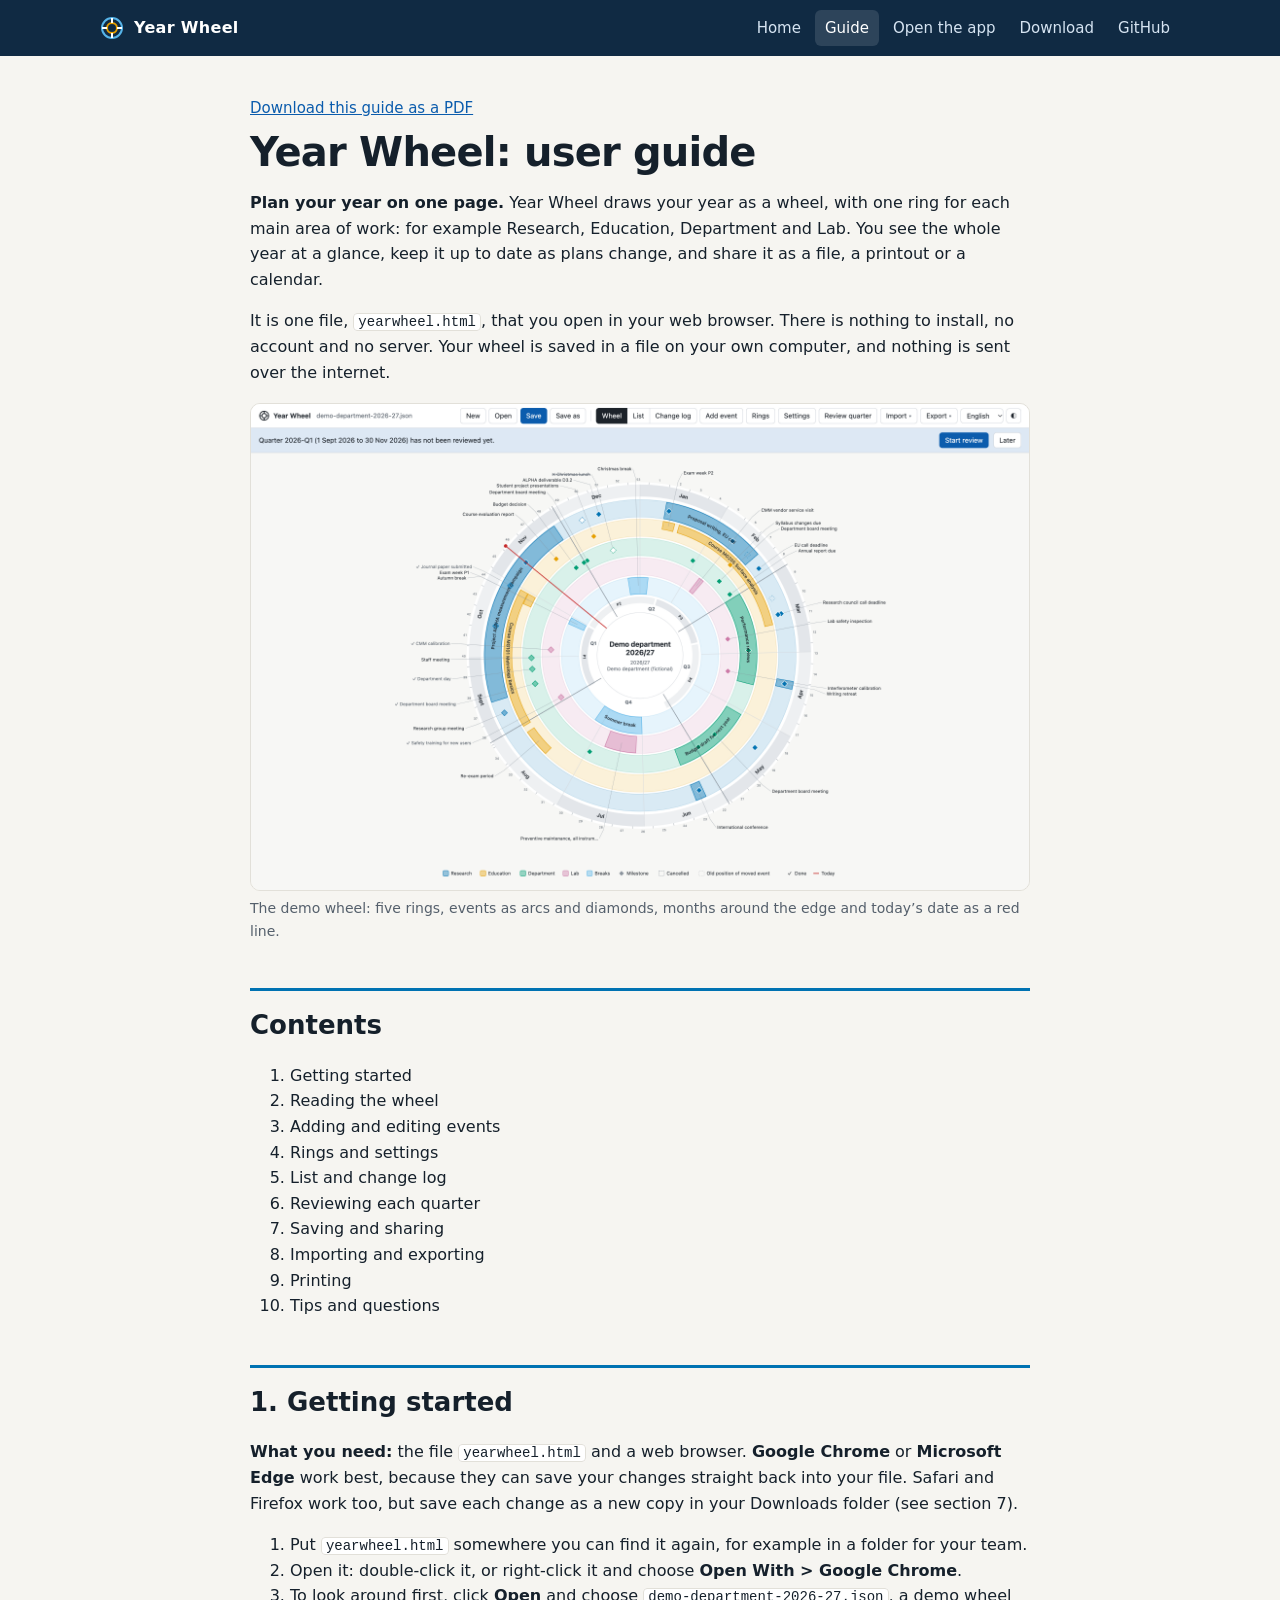
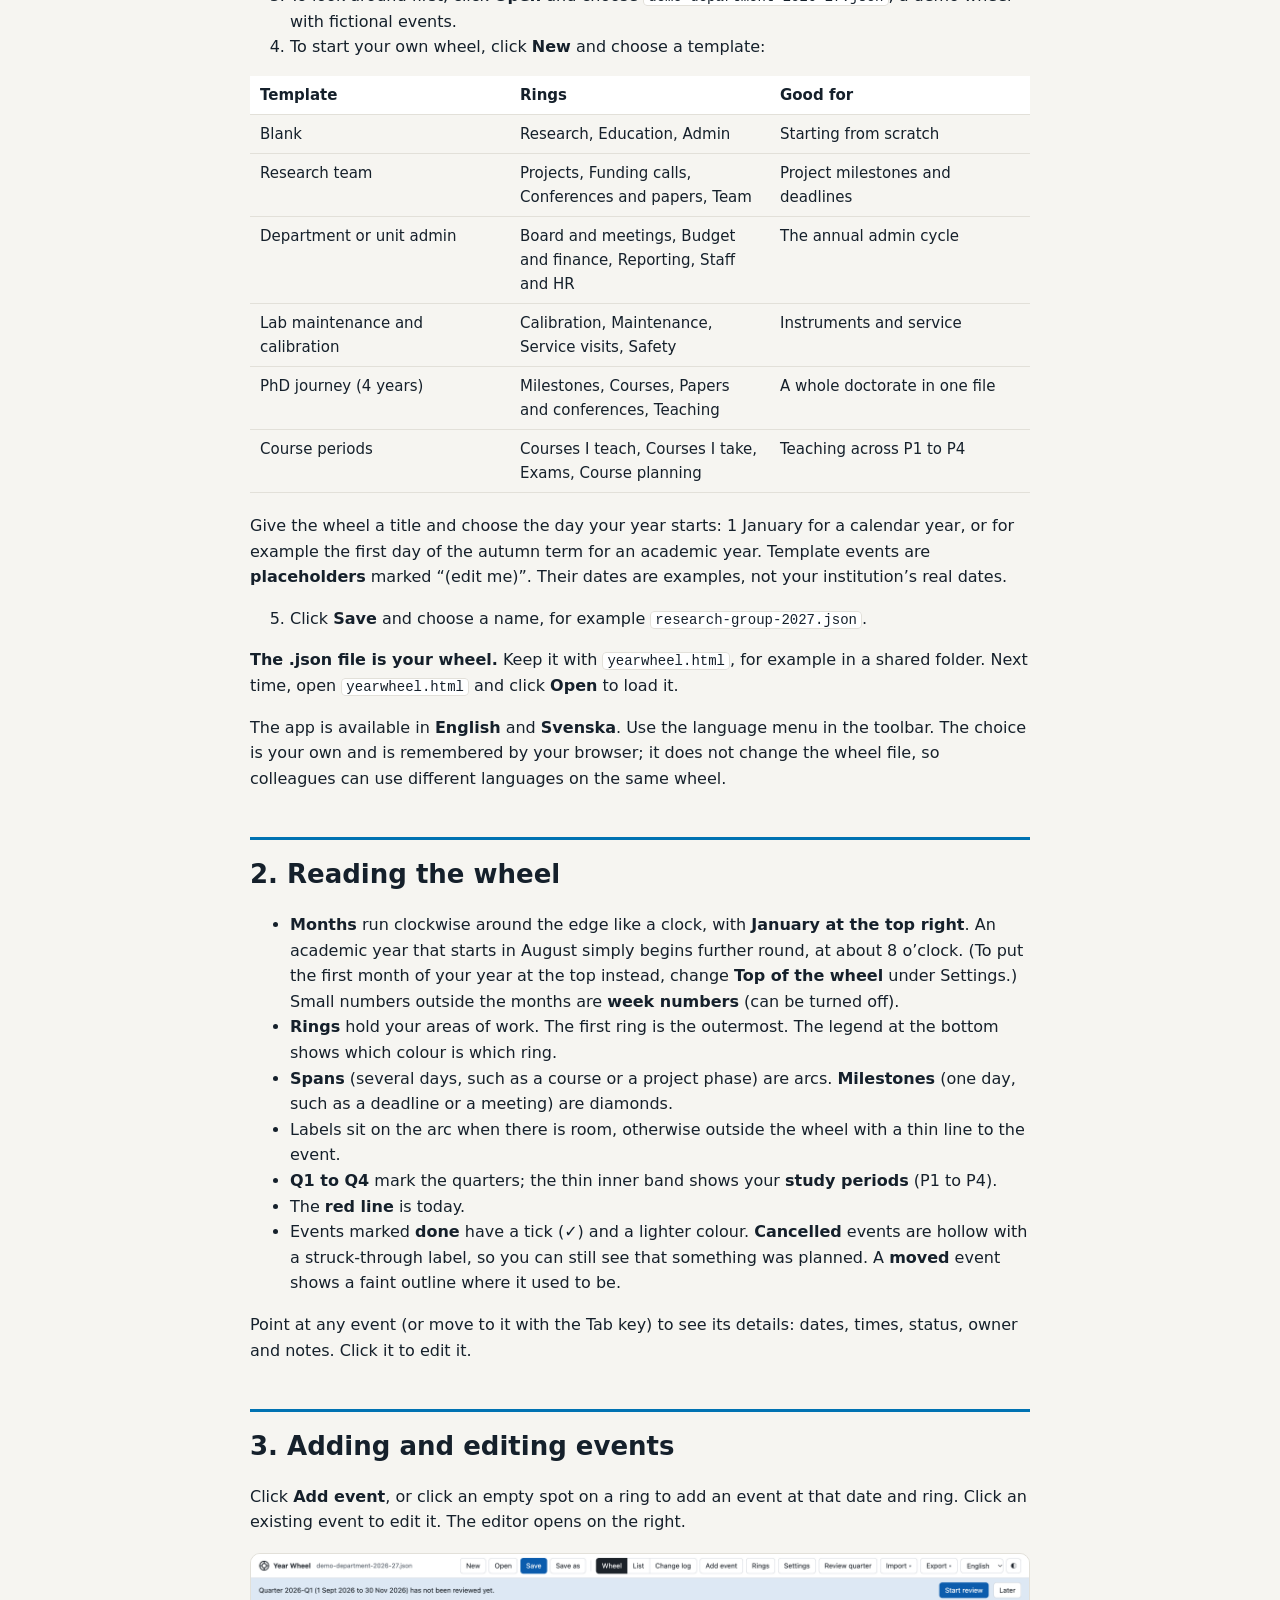
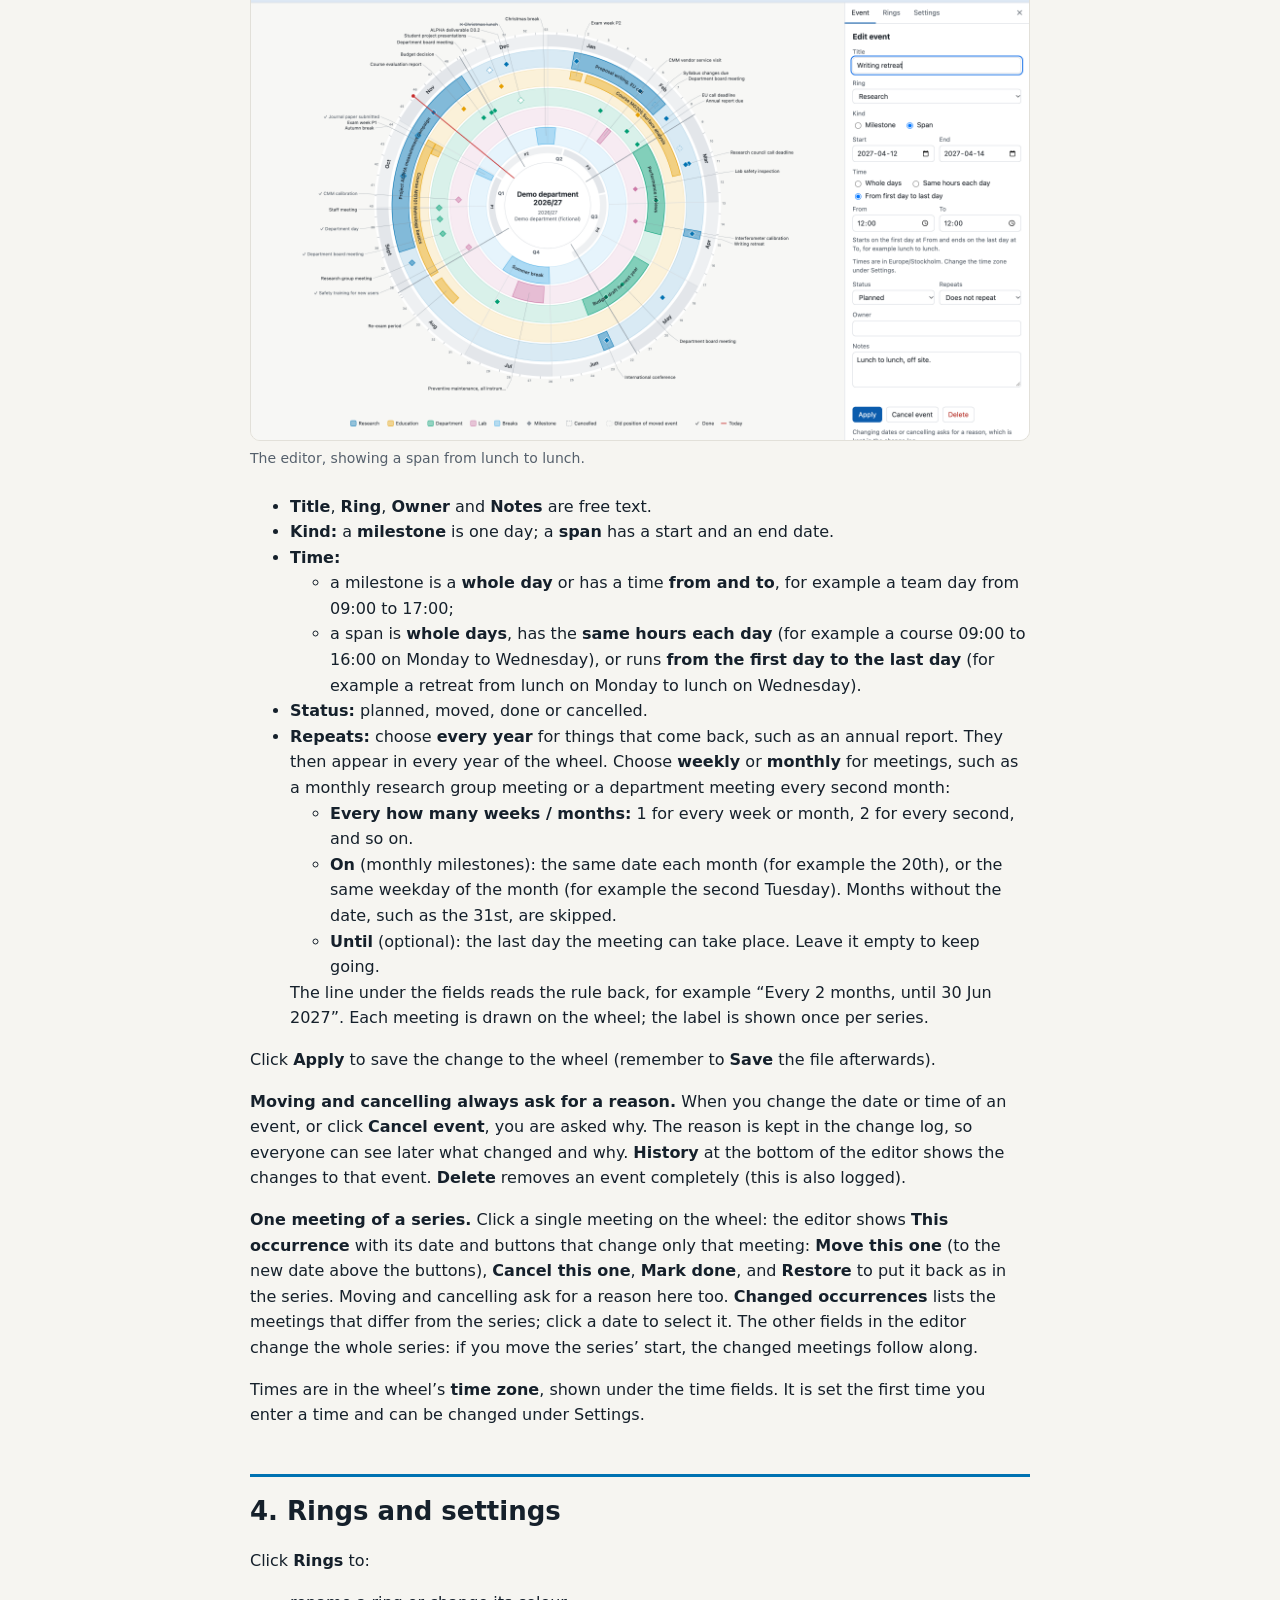
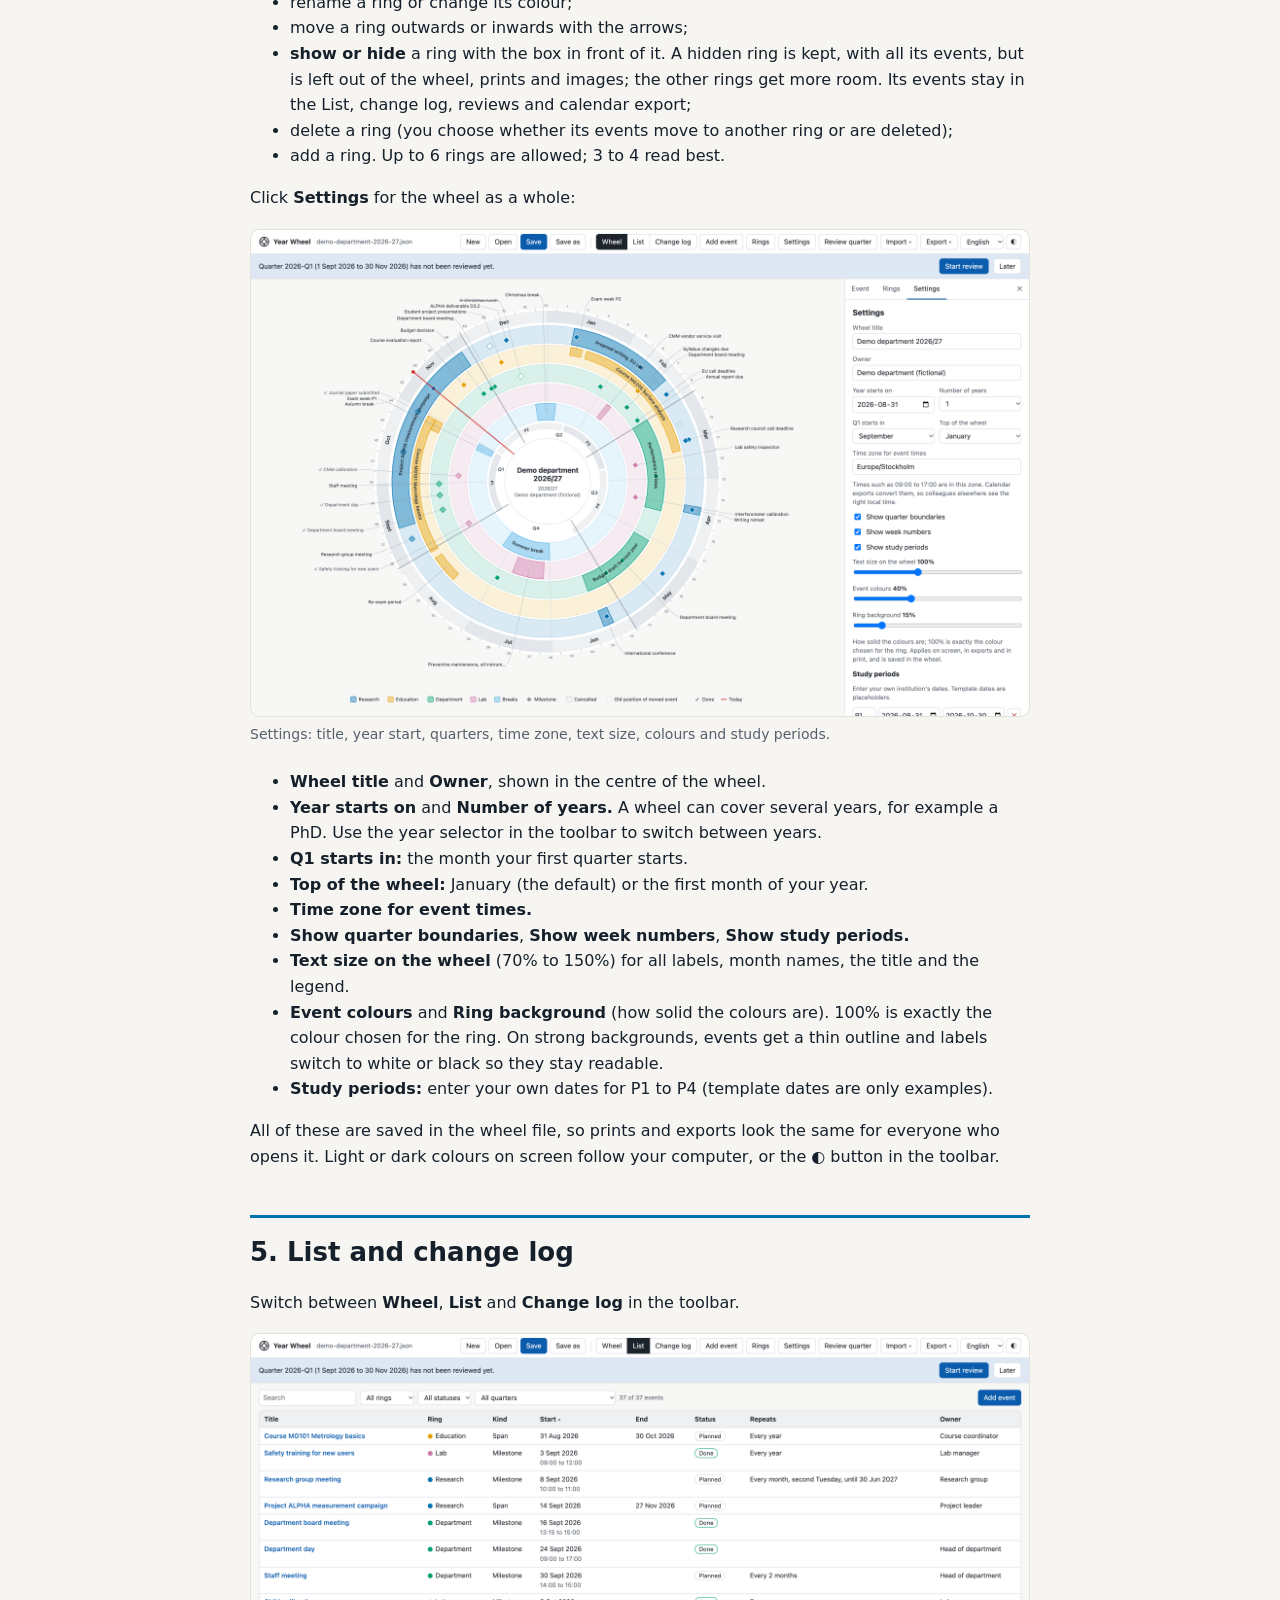
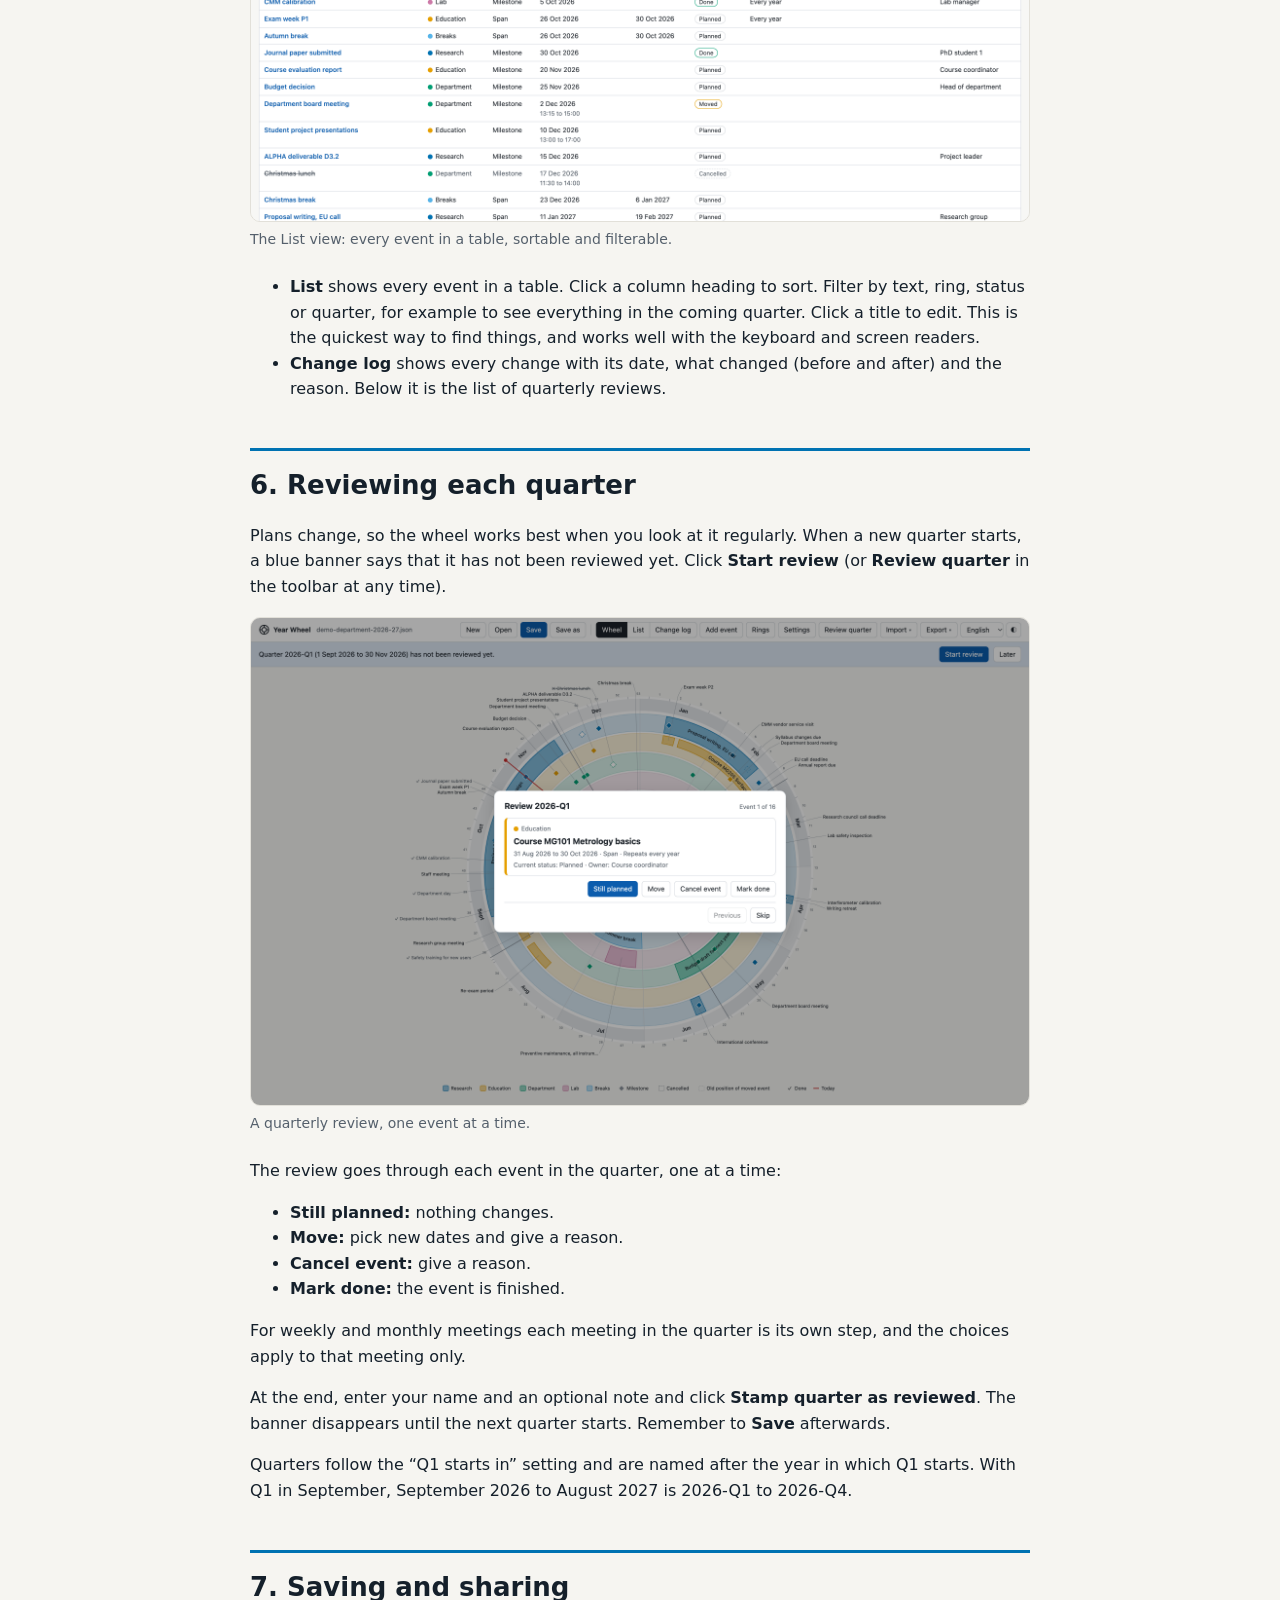
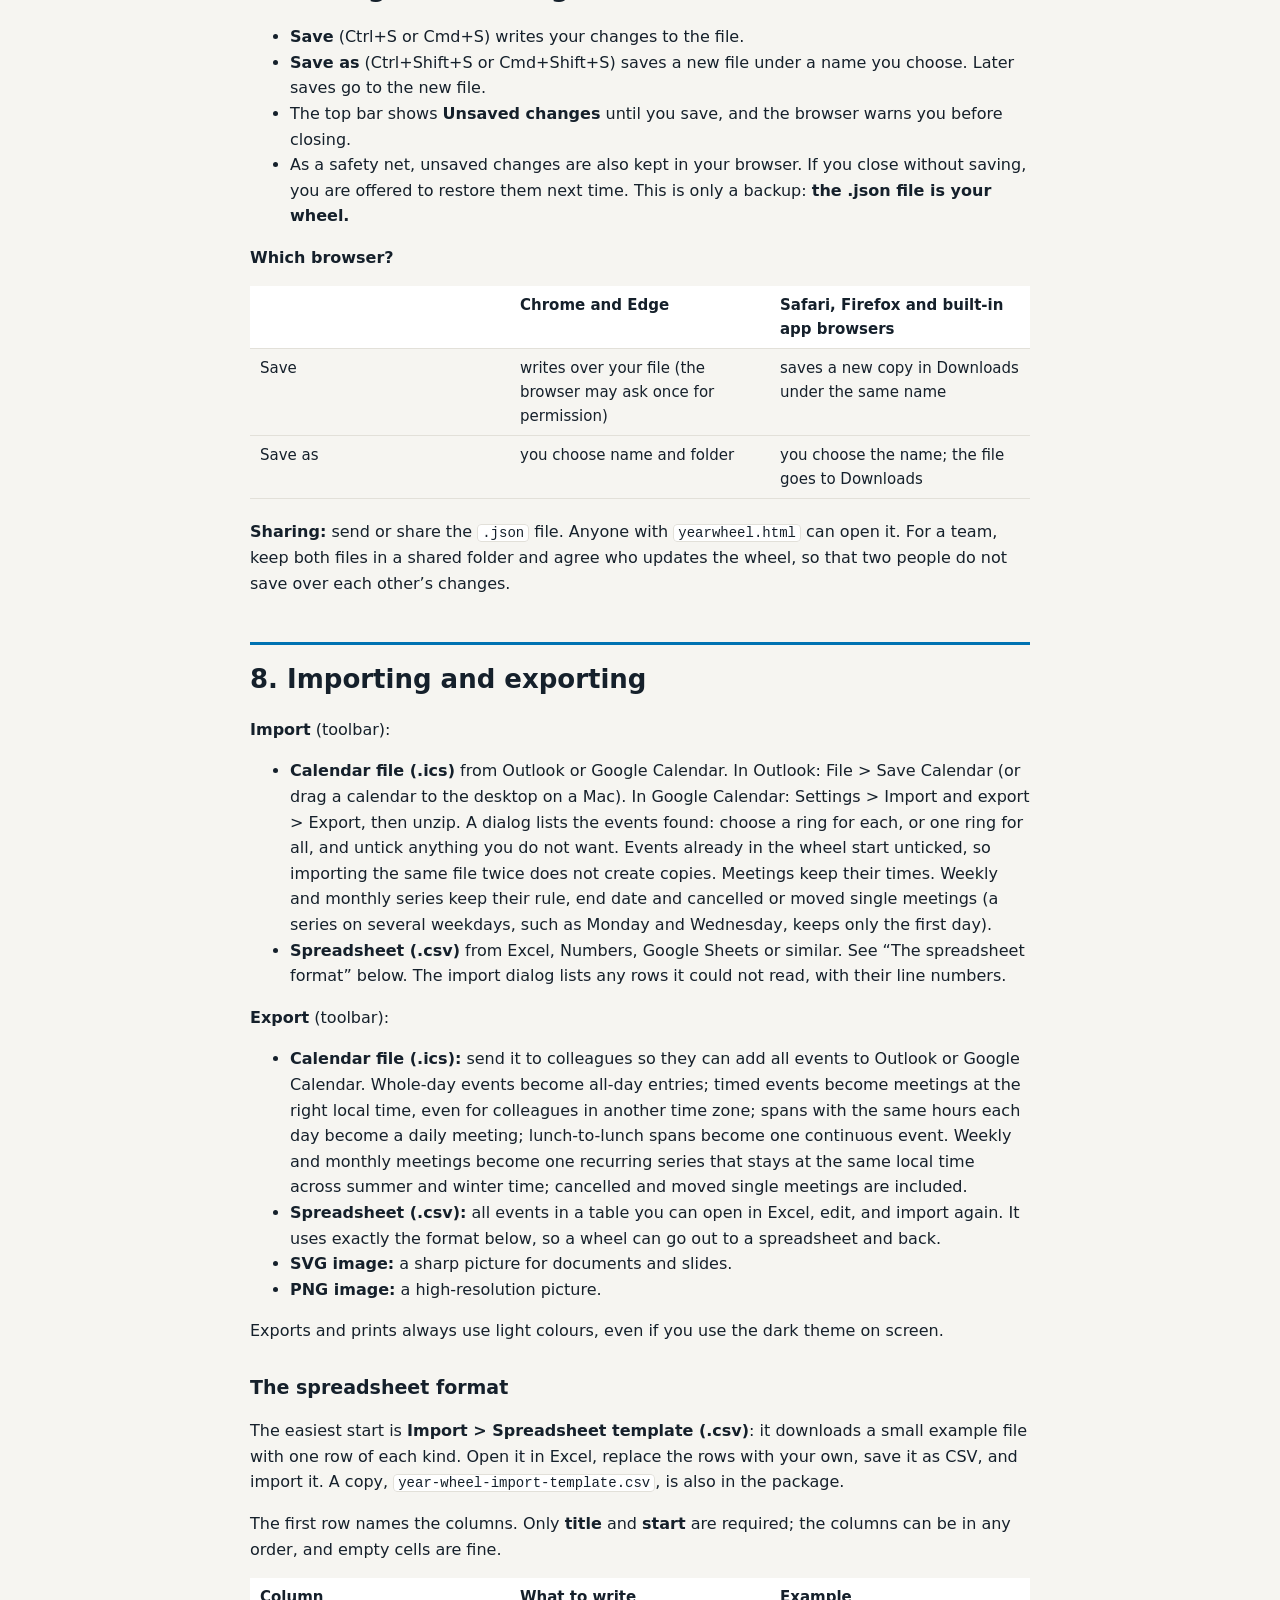
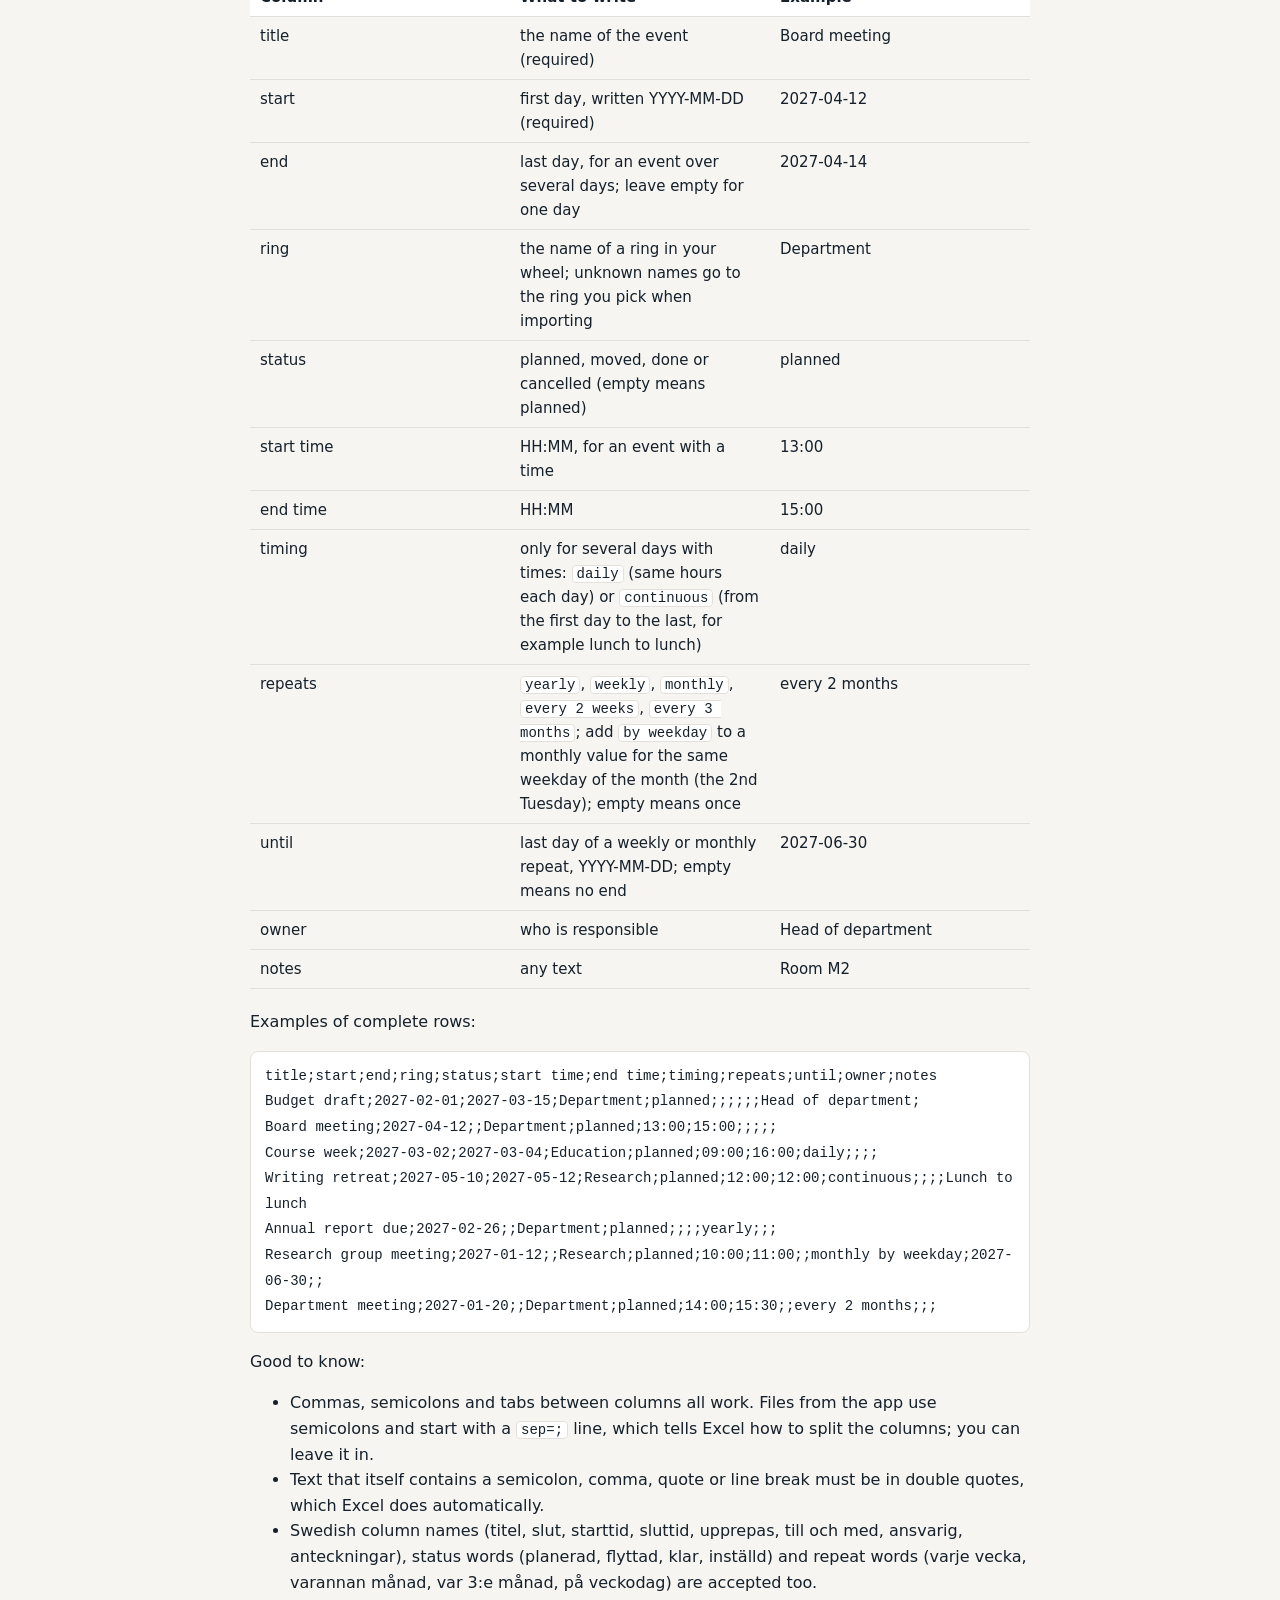
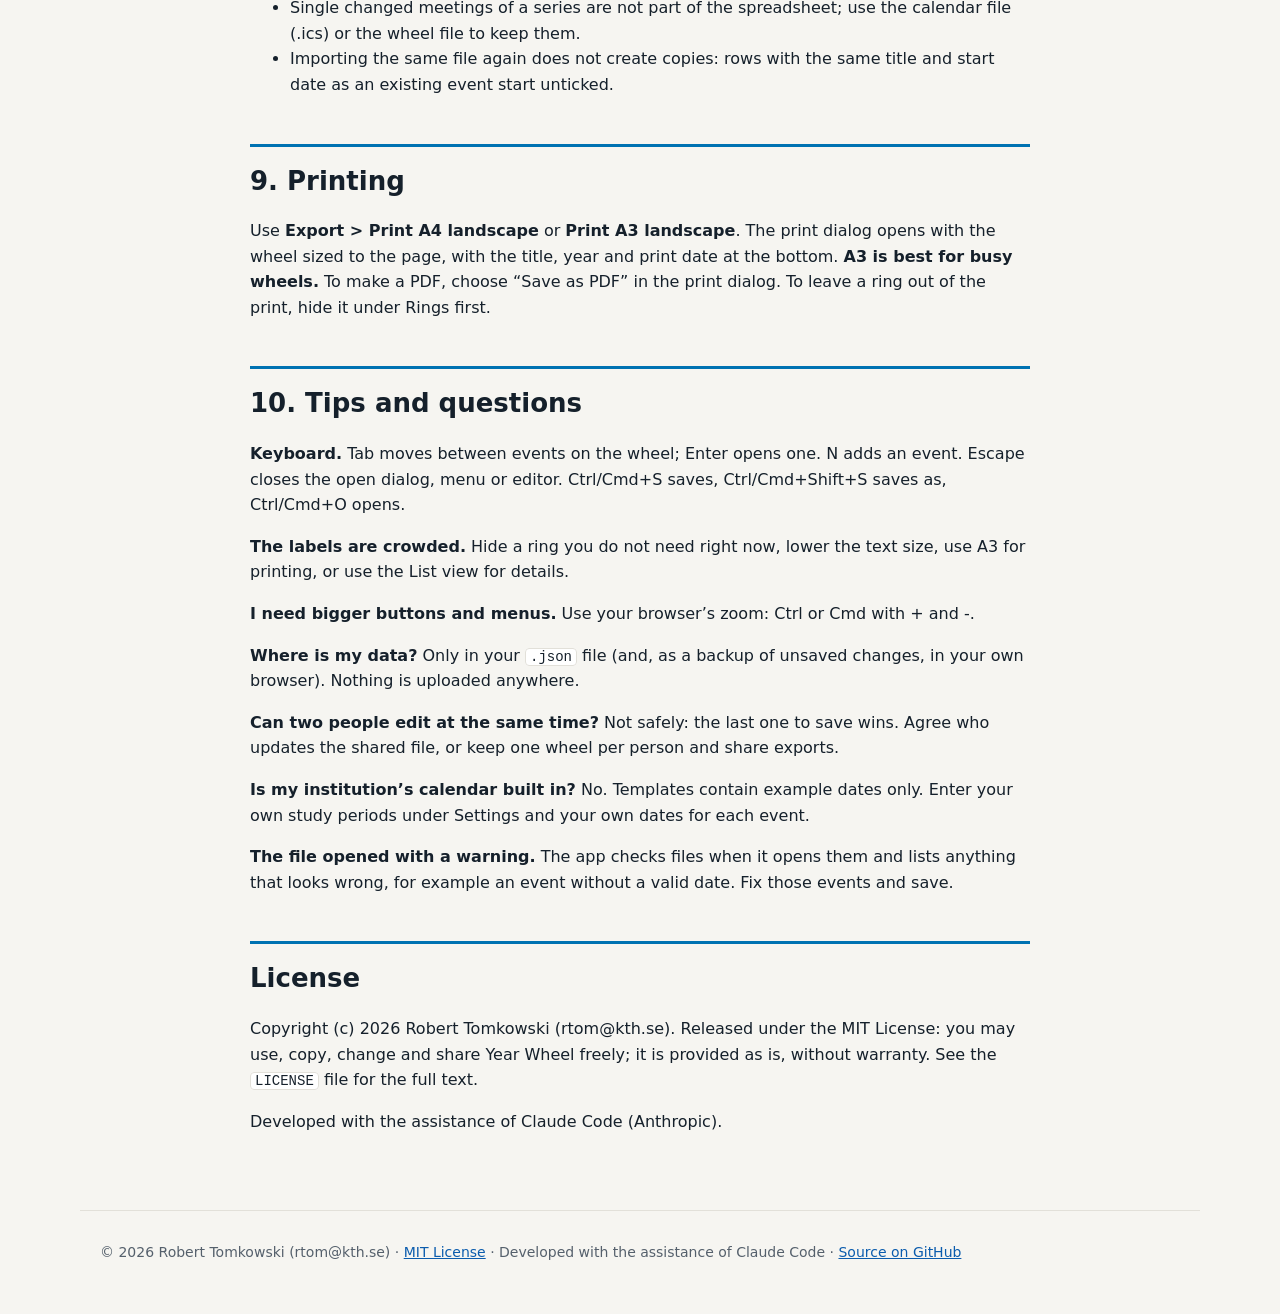
==== commit 3afbf8b9: "Year Wheel 1.1: meetings that repeat weekly or monthly Events can repeat every N weeks or months, on" ====
--- a/website/guide.html
+++ b/website/guide.html
@@ -205,7 +205,22 @@
 <li><strong>Status:</strong> planned, moved, done or cancelled.</li>
 <li><strong>Repeats:</strong> choose <strong>every year</strong> for
 things that come back, such as an annual report. They then appear in
-every year of the wheel.</li>
+every year of the wheel. Choose <strong>weekly</strong> or
+<strong>monthly</strong> for meetings, such as a monthly research group
+meeting or a department meeting every second month:
+<ul>
+<li><strong>Every how many weeks / months:</strong> 1 for every week or
+month, 2 for every second, and so on.</li>
+<li><strong>On</strong> (monthly milestones): the same date each month
+(for example the 20th), or the same weekday of the month (for example
+the second Tuesday). Months without the date, such as the 31st, are
+skipped.</li>
+<li><strong>Until</strong> (optional): the last day the meeting can take
+place. Leave it empty to keep going.</li>
+</ul>
+The line under the fields reads the rule back, for example “Every 2
+months, until 30 Jun 2027”. Each meeting is drawn on the wheel; the
+label is shown once per series.</li>
 </ul>
 <p>Click <strong>Apply</strong> to save the change to the wheel
 (remember to <strong>Save</strong> the file afterwards).</p>
@@ -216,6 +231,16 @@
 at the bottom of the editor shows the changes to that event.
 <strong>Delete</strong> removes an event completely (this is also
 logged).</p>
+<p><strong>One meeting of a series.</strong> Click a single meeting on
+the wheel: the editor shows <strong>This occurrence</strong> with its
+date and buttons that change only that meeting: <strong>Move this
+one</strong> (to the new date above the buttons), <strong>Cancel this
+one</strong>, <strong>Mark done</strong>, and <strong>Restore</strong>
+to put it back as in the series. Moving and cancelling ask for a reason
+here too. <strong>Changed occurrences</strong> lists the meetings that
+differ from the series; click a date to select it. The other fields in
+the editor change the whole series: if you move the series’ start, the
+changed meetings follow along.</p>
 <p>Times are in the wheel’s <strong>time zone</strong>, shown under the
 time fields. It is set the first time you enter a time and can be
 changed under Settings.</p>
@@ -301,6 +326,8 @@
 <li><strong>Cancel event:</strong> give a reason.</li>
 <li><strong>Mark done:</strong> the event is finished.</li>
 </ul>
+<p>For weekly and monthly meetings each meeting in the quarter is its
+own step, and the choices apply to that meeting only.</p>
 <p>At the end, enter your name and an optional note and click
 <strong>Stamp quarter as reviewed</strong>. The banner disappears until
 the next quarter starts. Remember to <strong>Save</strong>
@@ -361,7 +388,10 @@
 &gt; Export, then unzip. A dialog lists the events found: choose a ring
 for each, or one ring for all, and untick anything you do not want.
 Events already in the wheel start unticked, so importing the same file
-twice does not create copies. Meetings keep their times.</li>
+twice does not create copies. Meetings keep their times. Weekly and
+monthly series keep their rule, end date and cancelled or moved single
+meetings (a series on several weekdays, such as Monday and Wednesday,
+keeps only the first day).</li>
 <li><strong>Spreadsheet (.csv)</strong> from Excel, Numbers, Google
 Sheets or similar. See “The spreadsheet format” below. The import dialog
 lists any rows it could not read, with their line numbers.</li>
@@ -373,7 +403,9 @@
 become all-day entries; timed events become meetings at the right local
 time, even for colleagues in another time zone; spans with the same
 hours each day become a daily meeting; lunch-to-lunch spans become one
-continuous event.</li>
+continuous event. Weekly and monthly meetings become one recurring
+series that stays at the same local time across summer and winter time;
+cancelled and moved single meetings are included.</li>
 <li><strong>Spreadsheet (.csv):</strong> all events in a table you can
 open in Excel, edit, and import again. It uses exactly the format below,
 so a wheel can go out to a spreadsheet and back.</li>
@@ -452,16 +484,24 @@
 </tr>
 <tr class="odd">
 <td>repeats</td>
-<td><code>yearly</code> for events that come back every year; empty
-means once</td>
-<td>yearly</td>
-</tr>
-<tr class="even">
+<td><code>yearly</code>, <code>weekly</code>, <code>monthly</code>,
+<code>every 2 weeks</code>, <code>every 3 months</code>; add
+<code>by weekday</code> to a monthly value for the same weekday of the
+month (the 2nd Tuesday); empty means once</td>
+<td>every 2 months</td>
+</tr>
+<tr class="even">
+<td>until</td>
+<td>last day of a weekly or monthly repeat, YYYY-MM-DD; empty means no
+end</td>
+<td>2027-06-30</td>
+</tr>
+<tr class="odd">
 <td>owner</td>
 <td>who is responsible</td>
 <td>Head of department</td>
 </tr>
-<tr class="odd">
+<tr class="even">
 <td>notes</td>
 <td>any text</td>
 <td>Room M2</td>
@@ -469,12 +509,14 @@
 </tbody>
 </table>
 <p>Examples of complete rows:</p>
-<pre><code>title;start;end;ring;status;start time;end time;timing;repeats;owner;notes
-Budget draft;2027-02-01;2027-03-15;Department;planned;;;;;Head of department;
-Board meeting;2027-04-12;;Department;planned;13:00;15:00;;;;
-Course week;2027-03-02;2027-03-04;Education;planned;09:00;16:00;daily;;;
-Writing retreat;2027-05-10;2027-05-12;Research;planned;12:00;12:00;continuous;;;Lunch to lunch
-Annual report due;2027-02-26;;Department;planned;;;;yearly;;</code></pre>
+<pre><code>title;start;end;ring;status;start time;end time;timing;repeats;until;owner;notes
+Budget draft;2027-02-01;2027-03-15;Department;planned;;;;;;Head of department;
+Board meeting;2027-04-12;;Department;planned;13:00;15:00;;;;;
+Course week;2027-03-02;2027-03-04;Education;planned;09:00;16:00;daily;;;;
+Writing retreat;2027-05-10;2027-05-12;Research;planned;12:00;12:00;continuous;;;;Lunch to lunch
+Annual report due;2027-02-26;;Department;planned;;;;yearly;;;
+Research group meeting;2027-01-12;;Research;planned;10:00;11:00;;monthly by weekday;2027-06-30;;
+Department meeting;2027-01-20;;Department;planned;14:00;15:30;;every 2 months;;;</code></pre>
 <p>Good to know:</p>
 <ul>
 <li>Commas, semicolons and tabs between columns all work. Files from the
@@ -482,9 +524,12 @@
 Excel how to split the columns; you can leave it in.</li>
 <li>Text that itself contains a semicolon, comma, quote or line break
 must be in double quotes, which Excel does automatically.</li>
-<li>Swedish column names (titel, slut, starttid, sluttid, upprepas,
-ansvarig, anteckningar) and status words (planerad, flyttad, klar,
-inställd) are accepted too.</li>
+<li>Swedish column names (titel, slut, starttid, sluttid, upprepas, till
+och med, ansvarig, anteckningar), status words (planerad, flyttad, klar,
+inställd) and repeat words (varje vecka, varannan månad, var 3:e månad,
+på veckodag) are accepted too.</li>
+<li>Single changed meetings of a series are not part of the spreadsheet;
+use the calendar file (.ics) or the wheel file to keep them.</li>
 <li>Importing the same file again does not create copies: rows with the
 same title and start date as an existing event start unticked.</li>
 </ul>
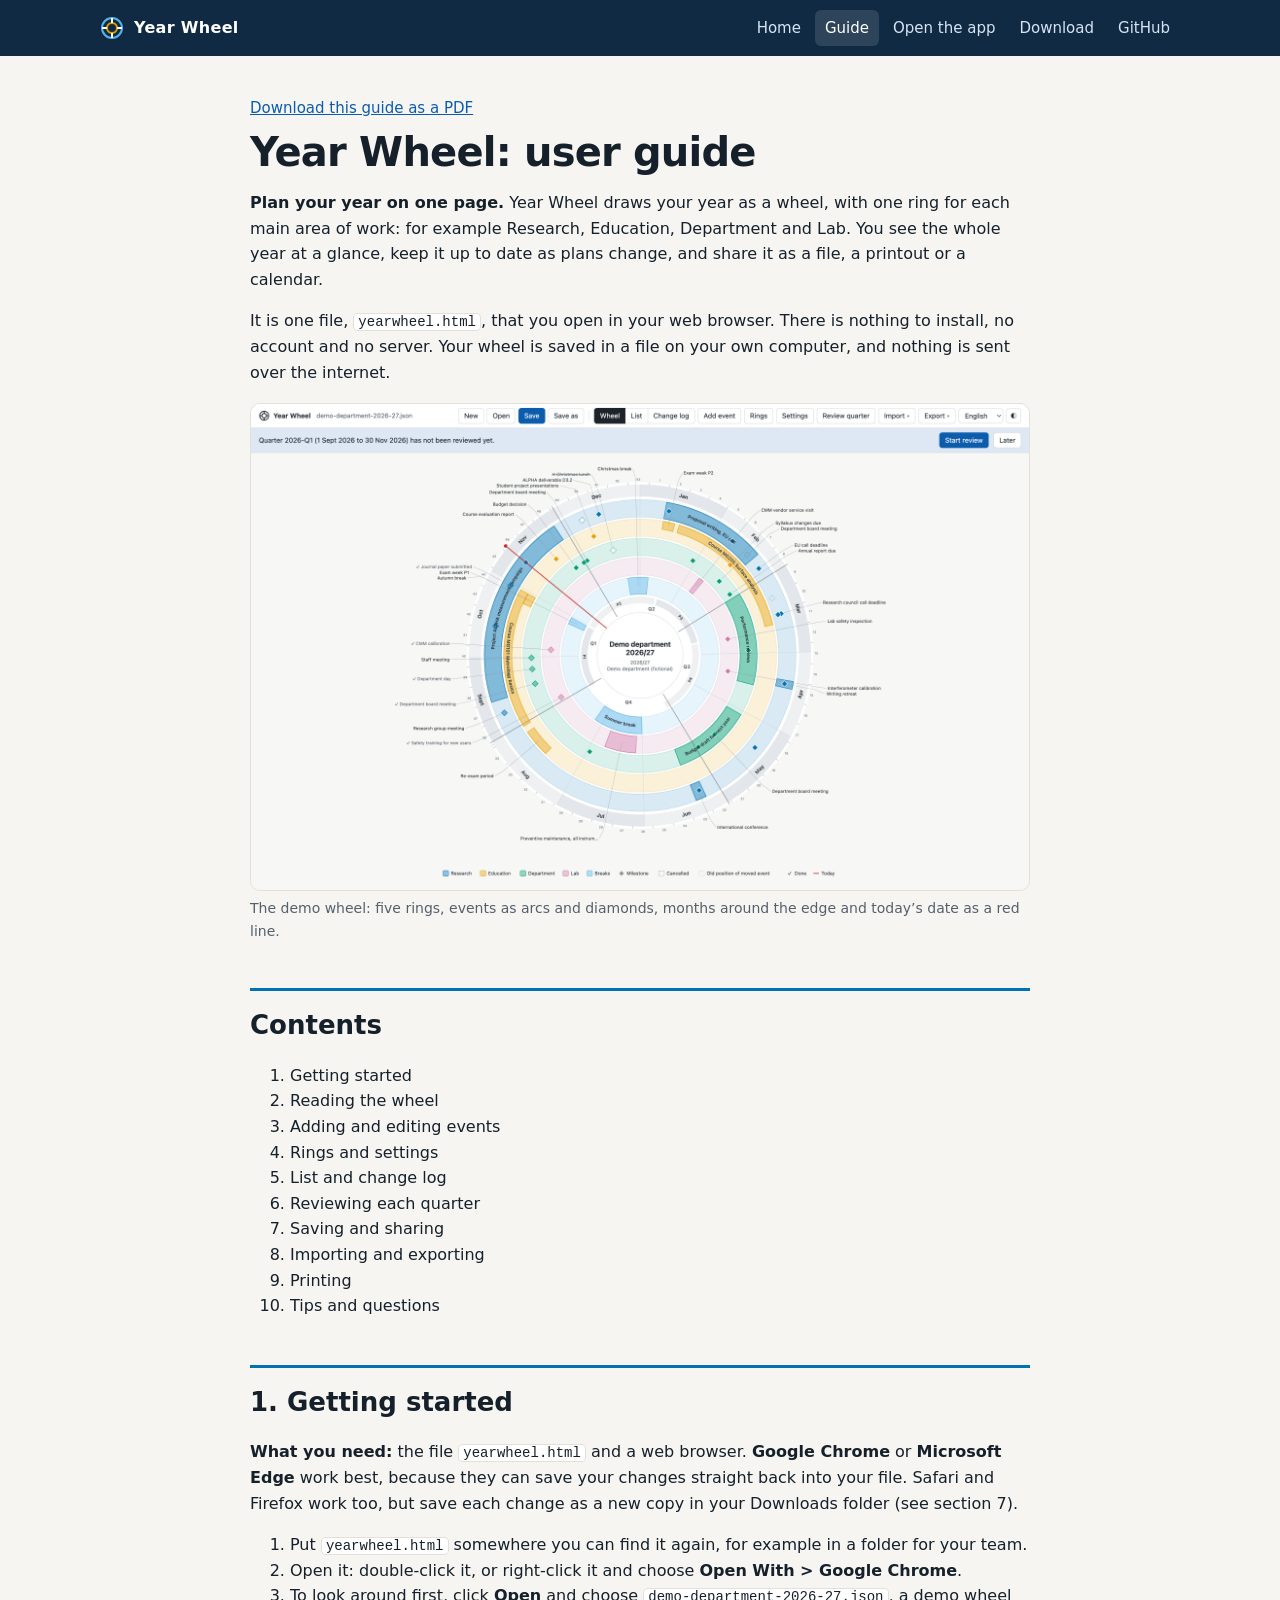
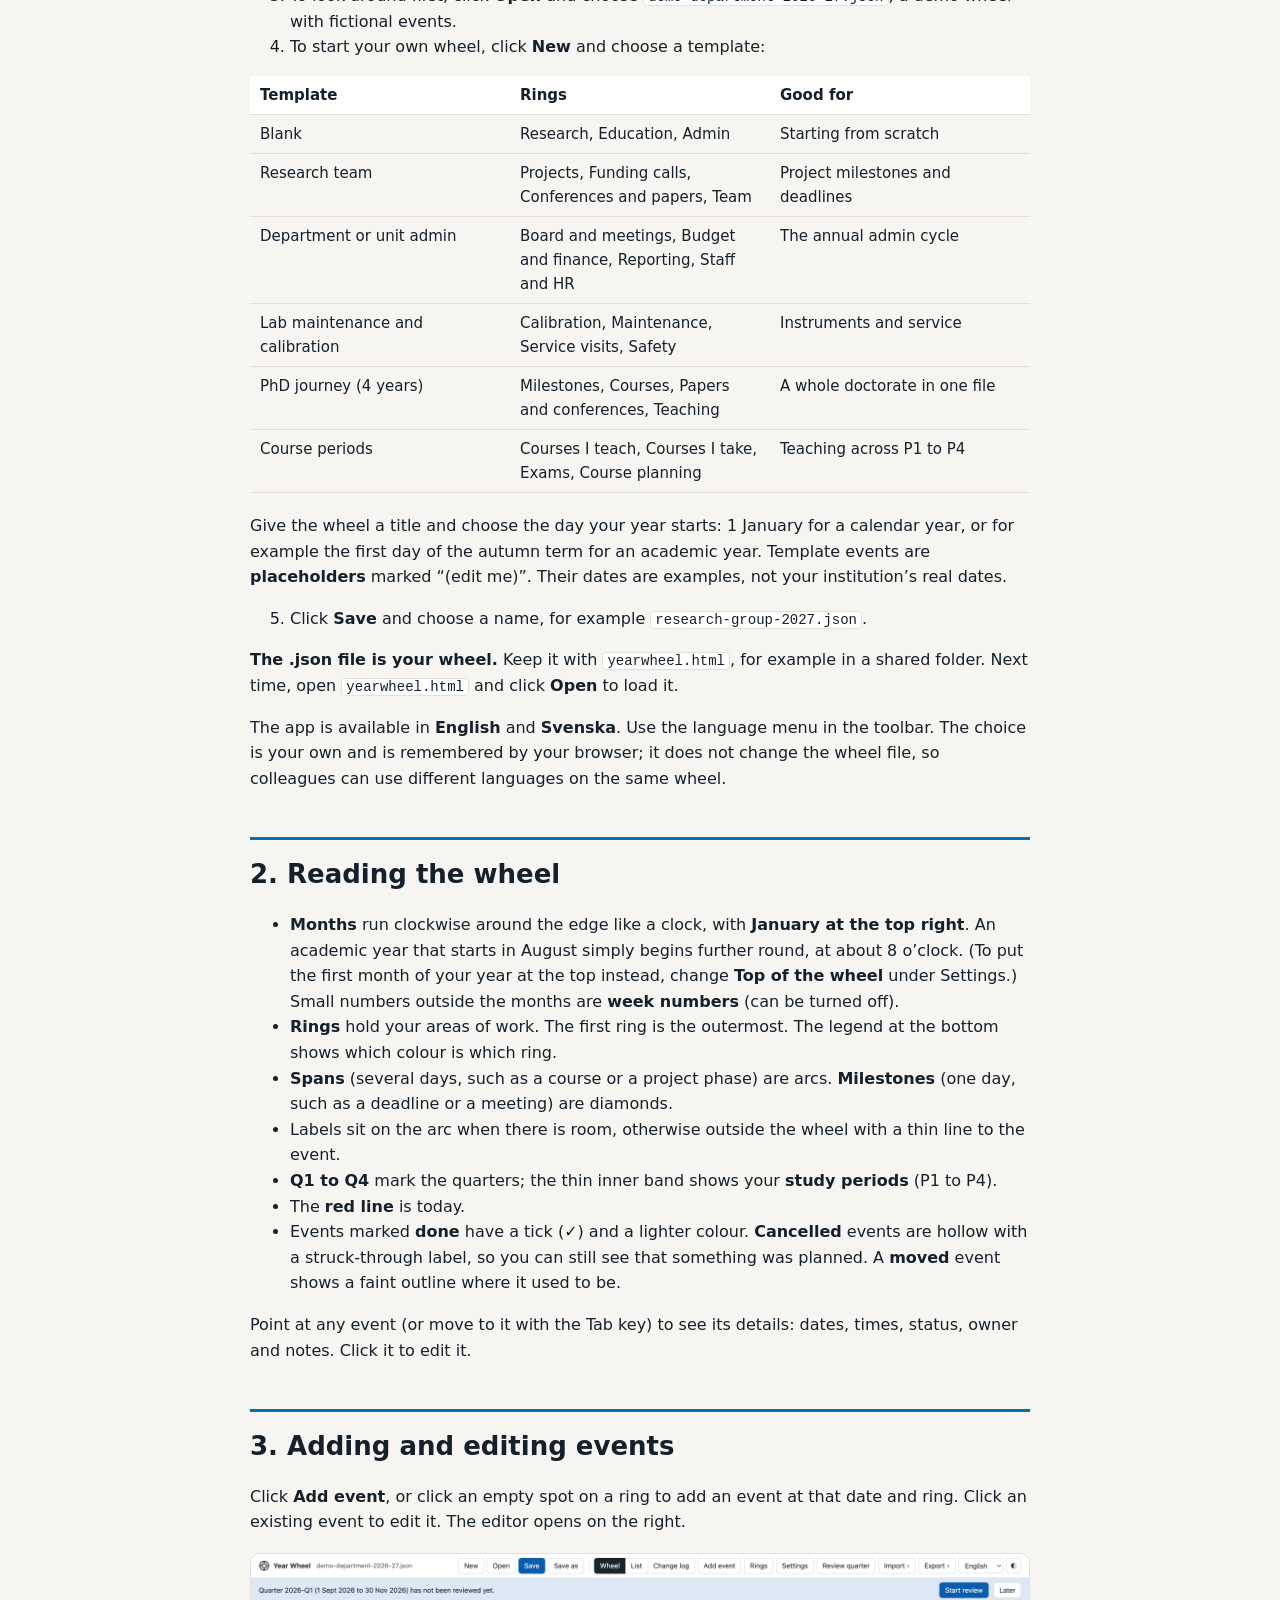
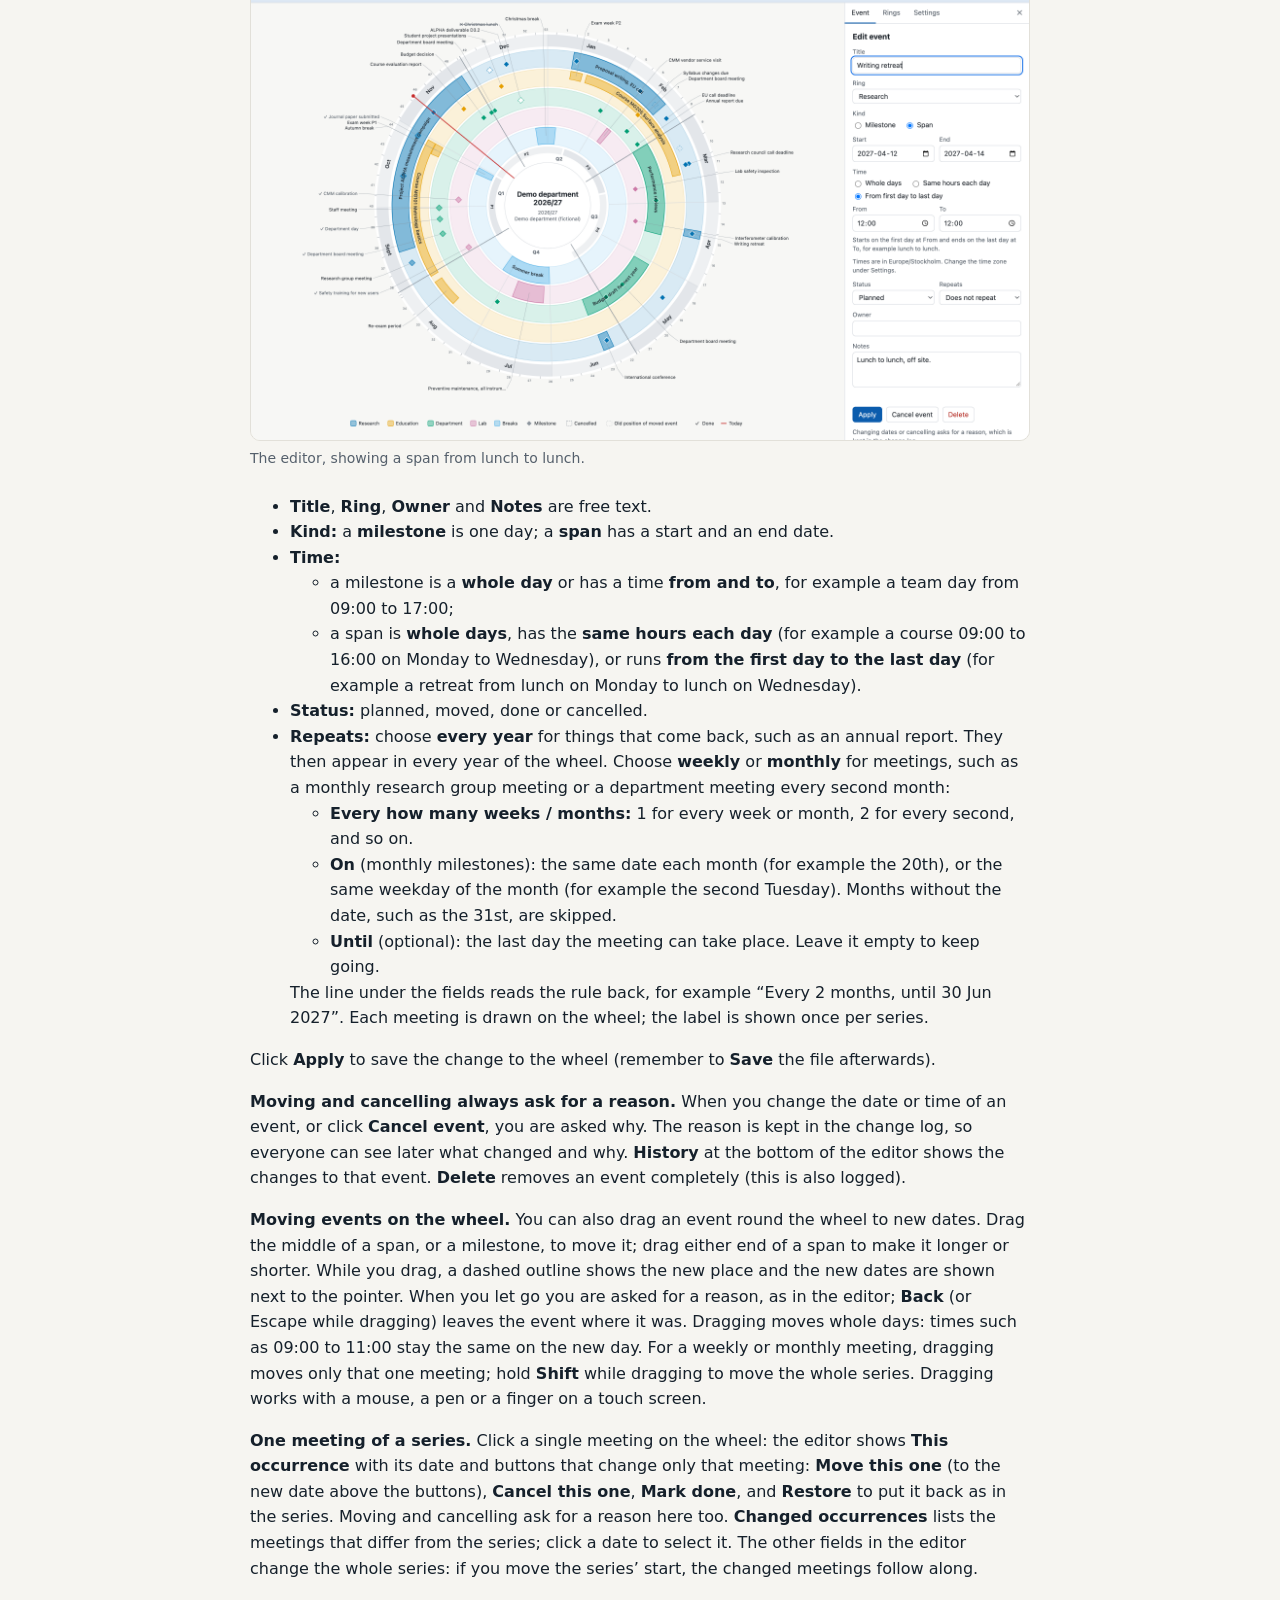
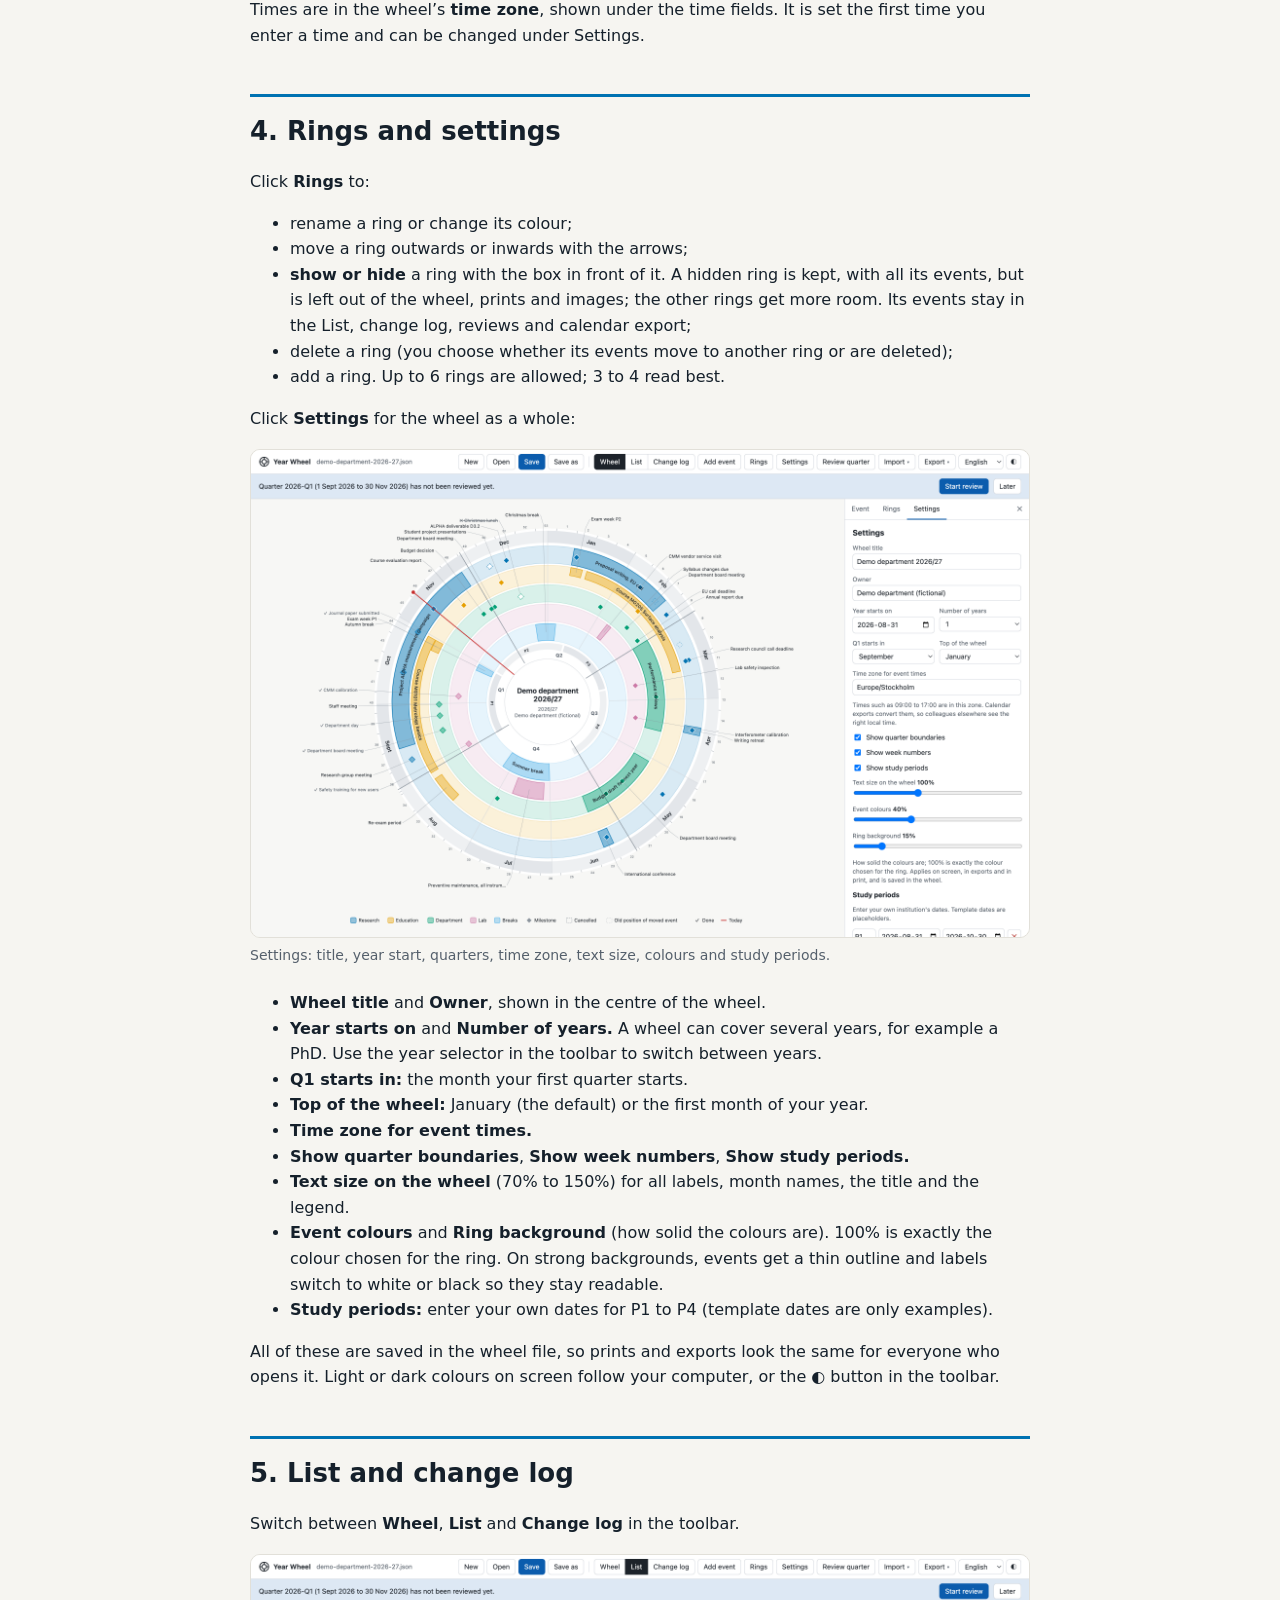
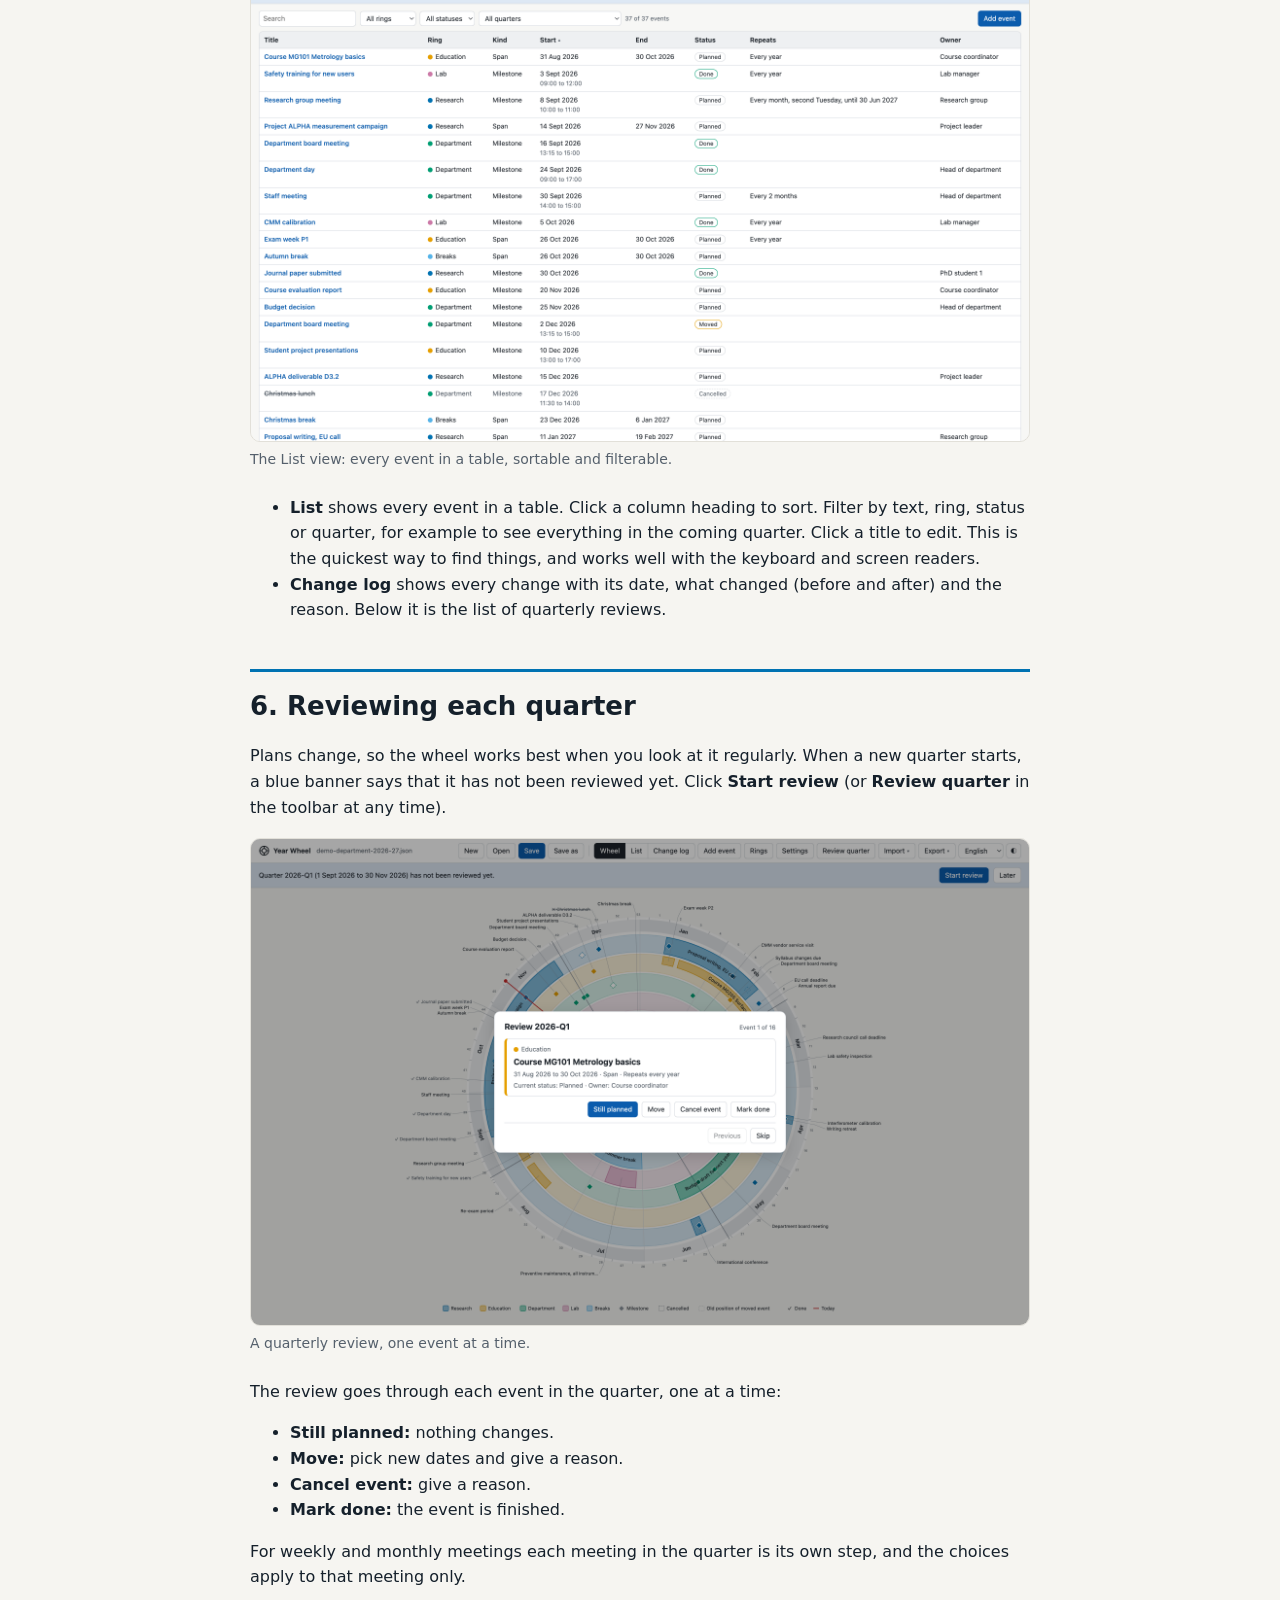
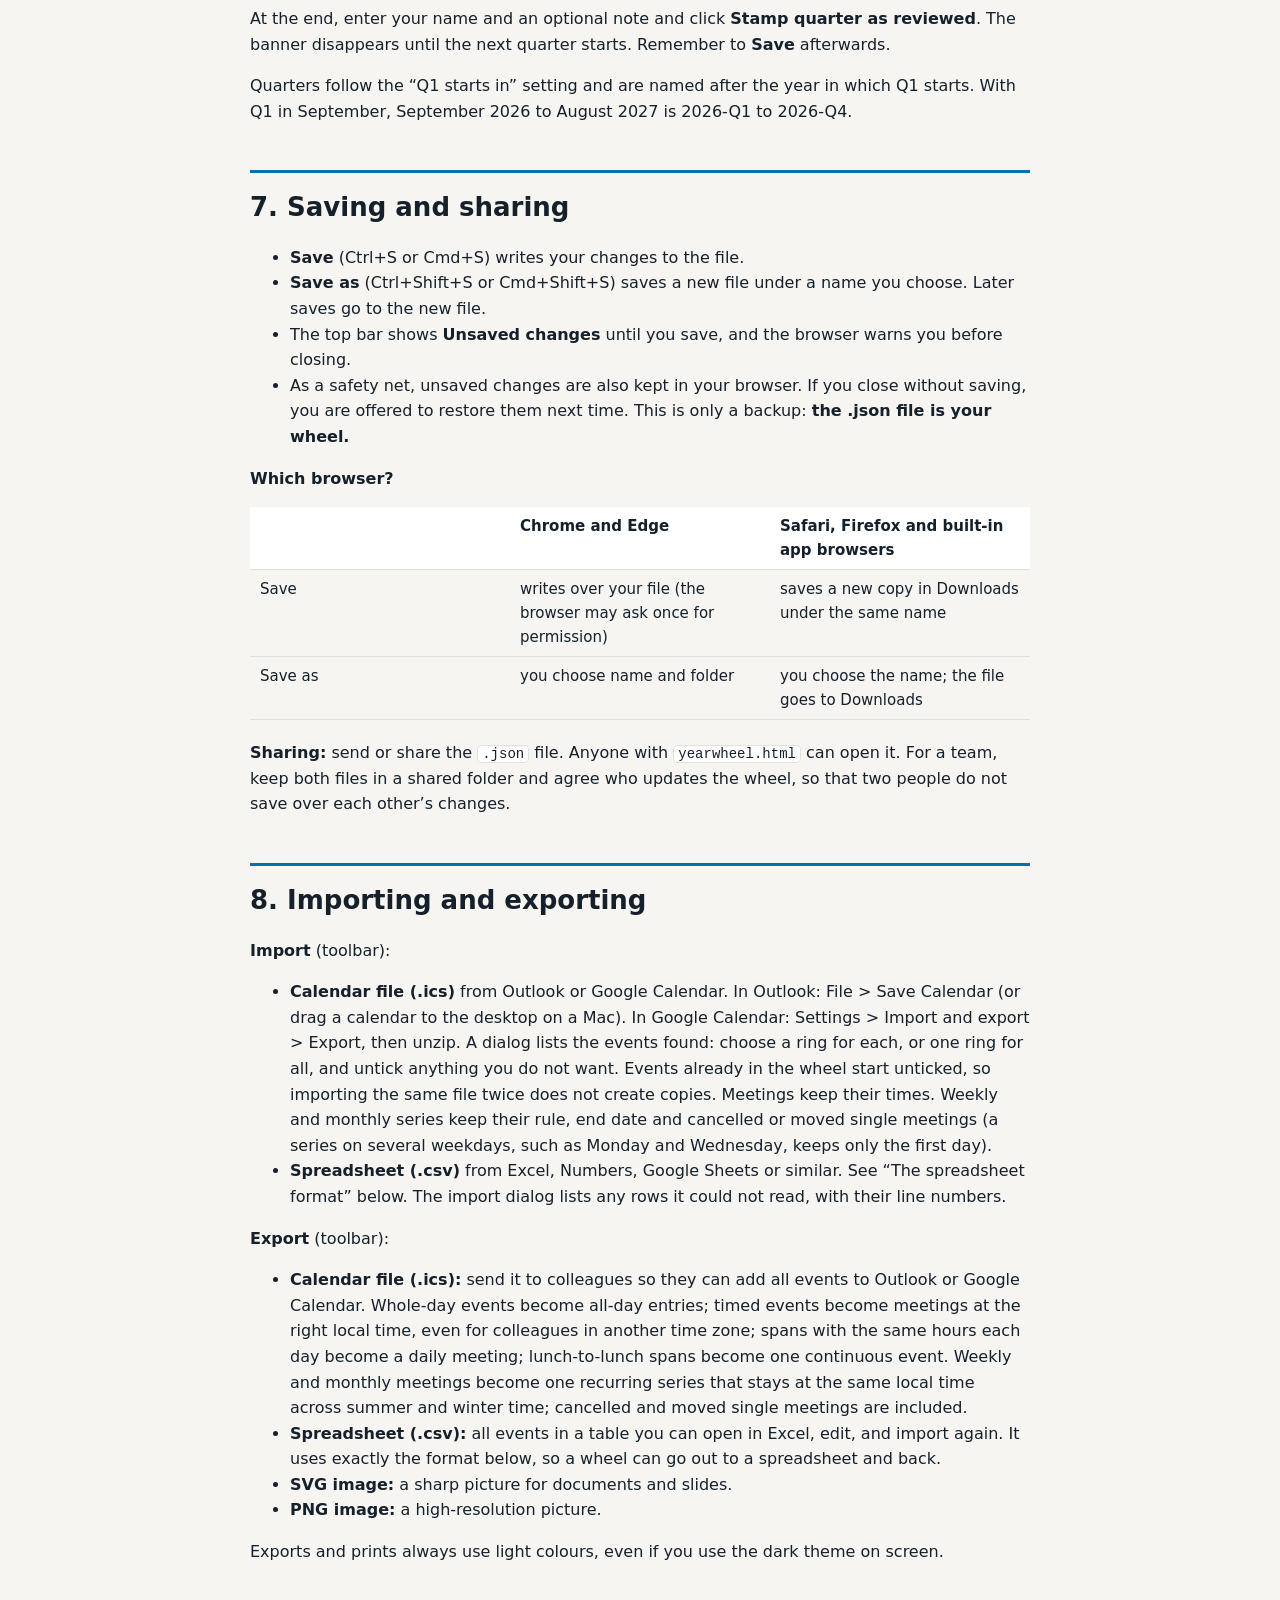
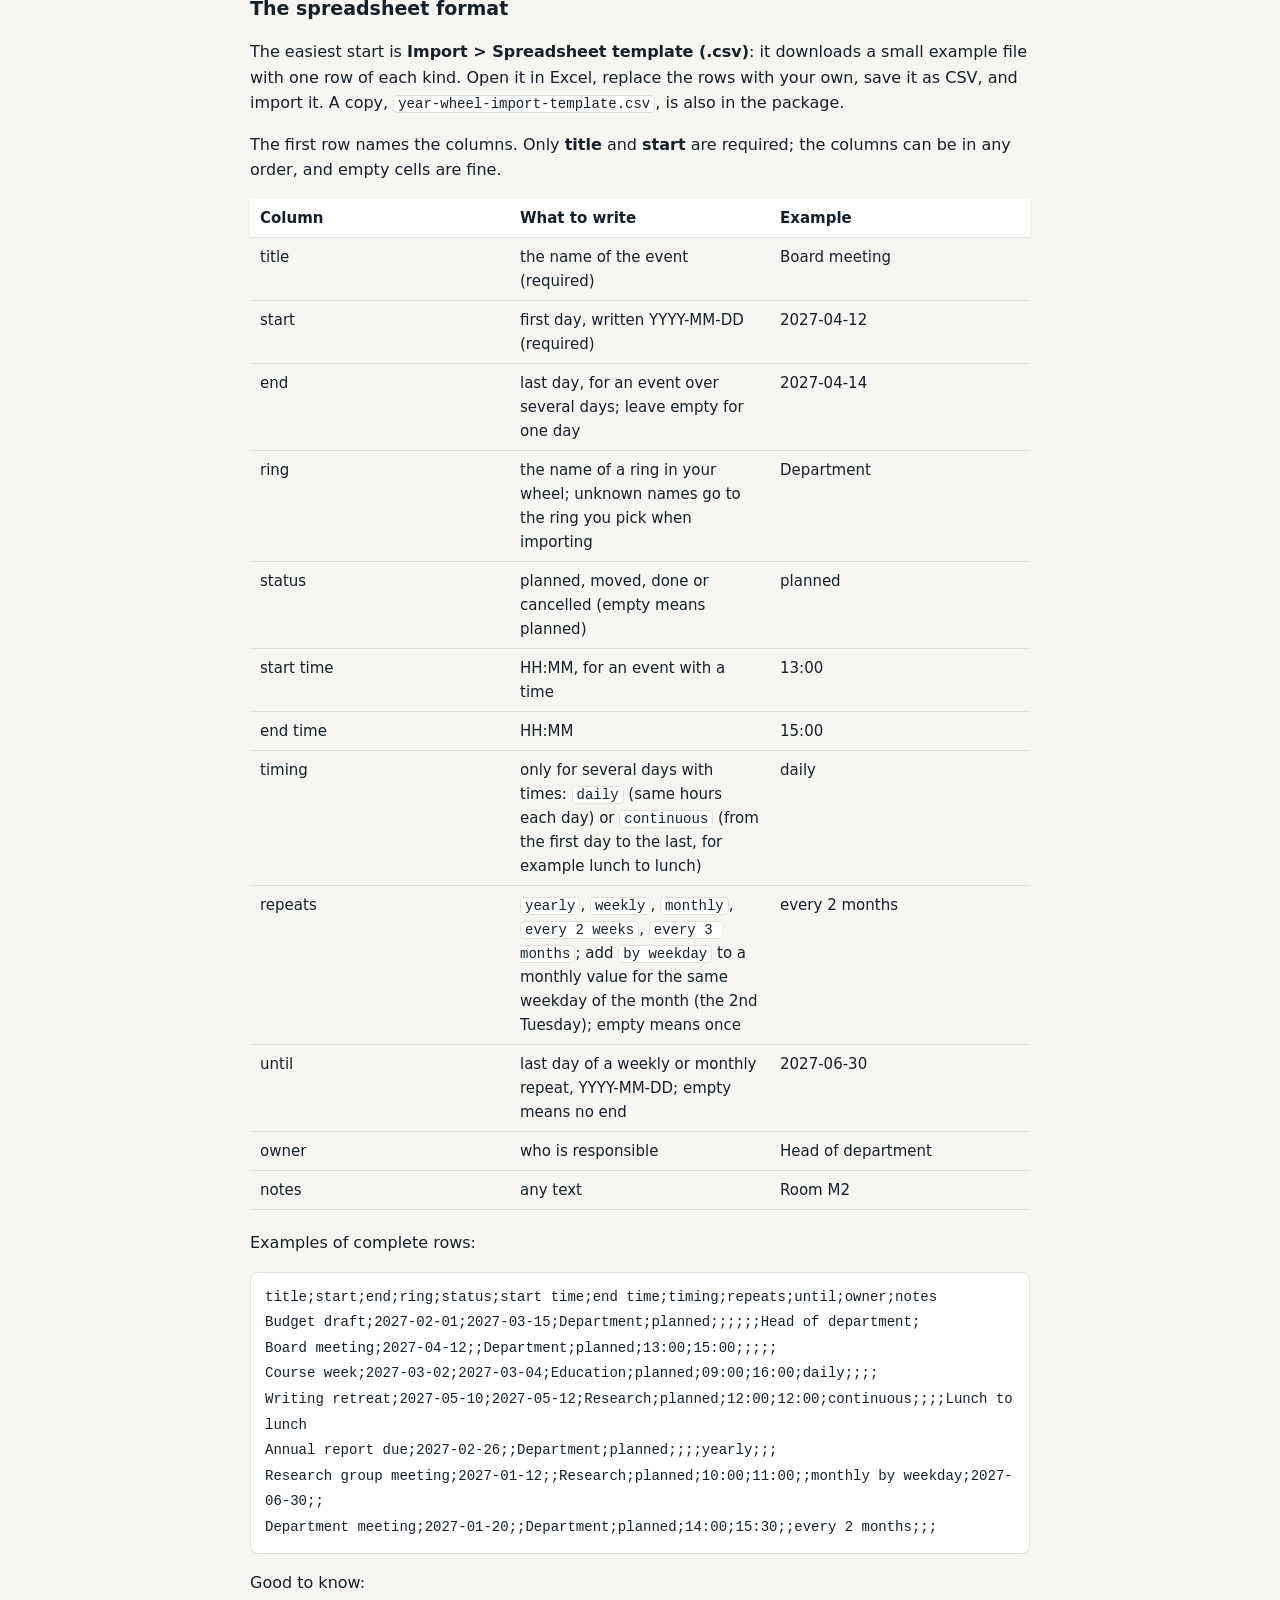
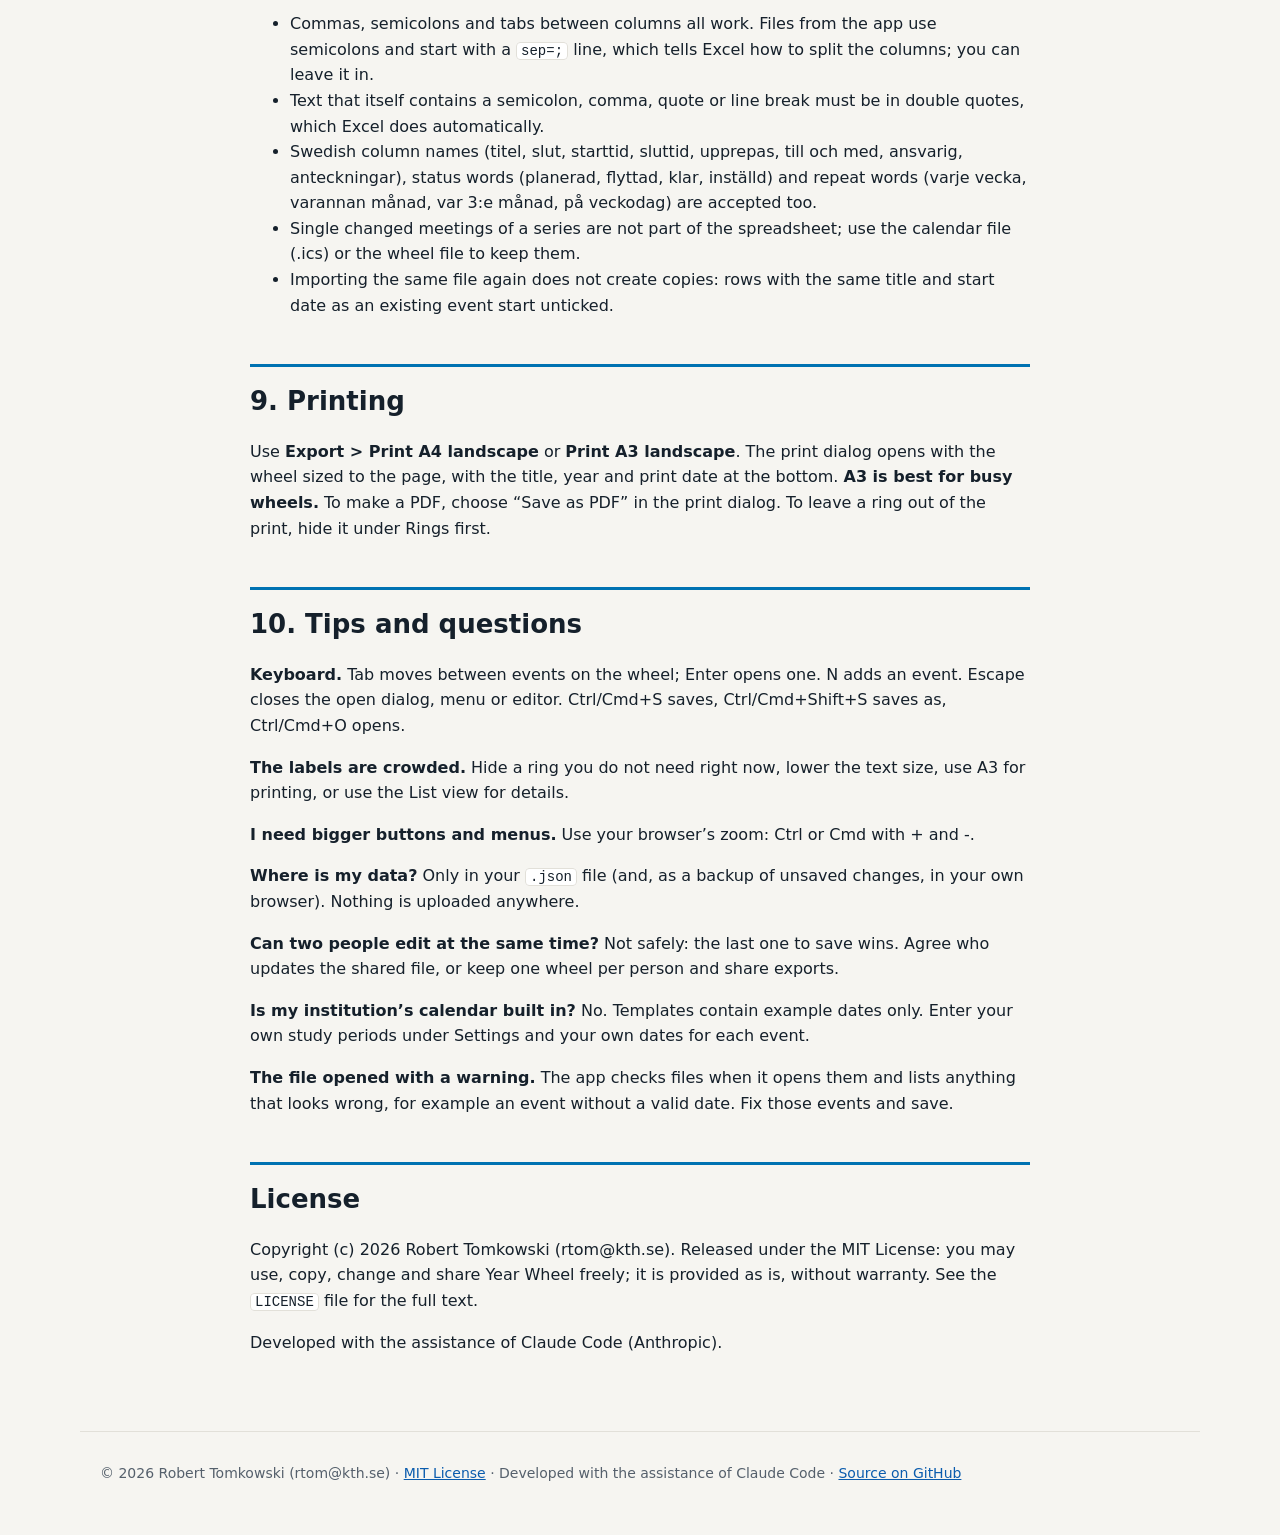
==== commit 23492c92: "Drag events on the wheel to move them, drag span ends to resize Drag a milestone or span round the w" ====
--- a/website/guide.html
+++ b/website/guide.html
@@ -231,6 +231,17 @@
 at the bottom of the editor shows the changes to that event.
 <strong>Delete</strong> removes an event completely (this is also
 logged).</p>
+<p><strong>Moving events on the wheel.</strong> You can also drag an
+event round the wheel to new dates. Drag the middle of a span, or a
+milestone, to move it; drag either end of a span to make it longer or
+shorter. While you drag, a dashed outline shows the new place and the
+new dates are shown next to the pointer. When you let go you are asked
+for a reason, as in the editor; <strong>Back</strong> (or Escape while
+dragging) leaves the event where it was. Dragging moves whole days:
+times such as 09:00 to 11:00 stay the same on the new day. For a weekly
+or monthly meeting, dragging moves only that one meeting; hold
+<strong>Shift</strong> while dragging to move the whole series. Dragging
+works with a mouse, a pen or a finger on a touch screen.</p>
 <p><strong>One meeting of a series.</strong> Click a single meeting on
 the wheel: the editor shows <strong>This occurrence</strong> with its
 date and buttons that change only that meeting: <strong>Move this
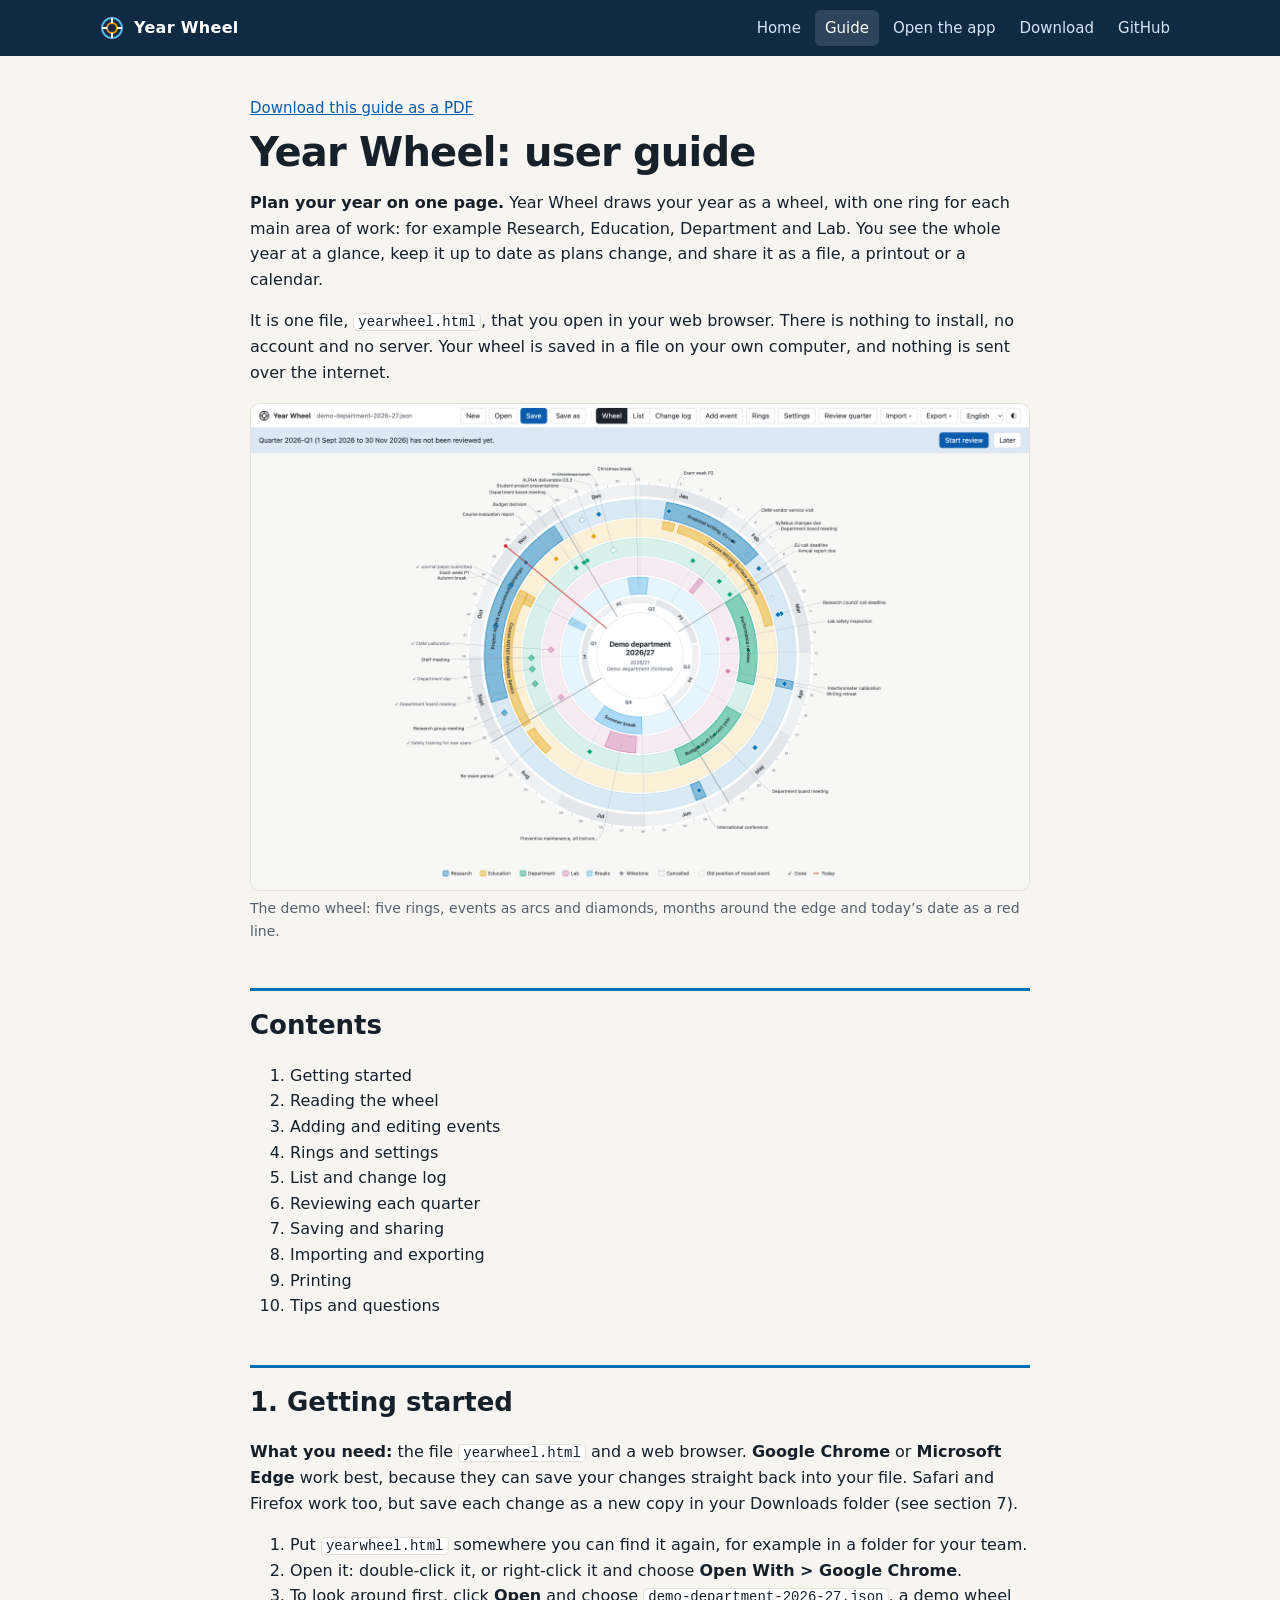
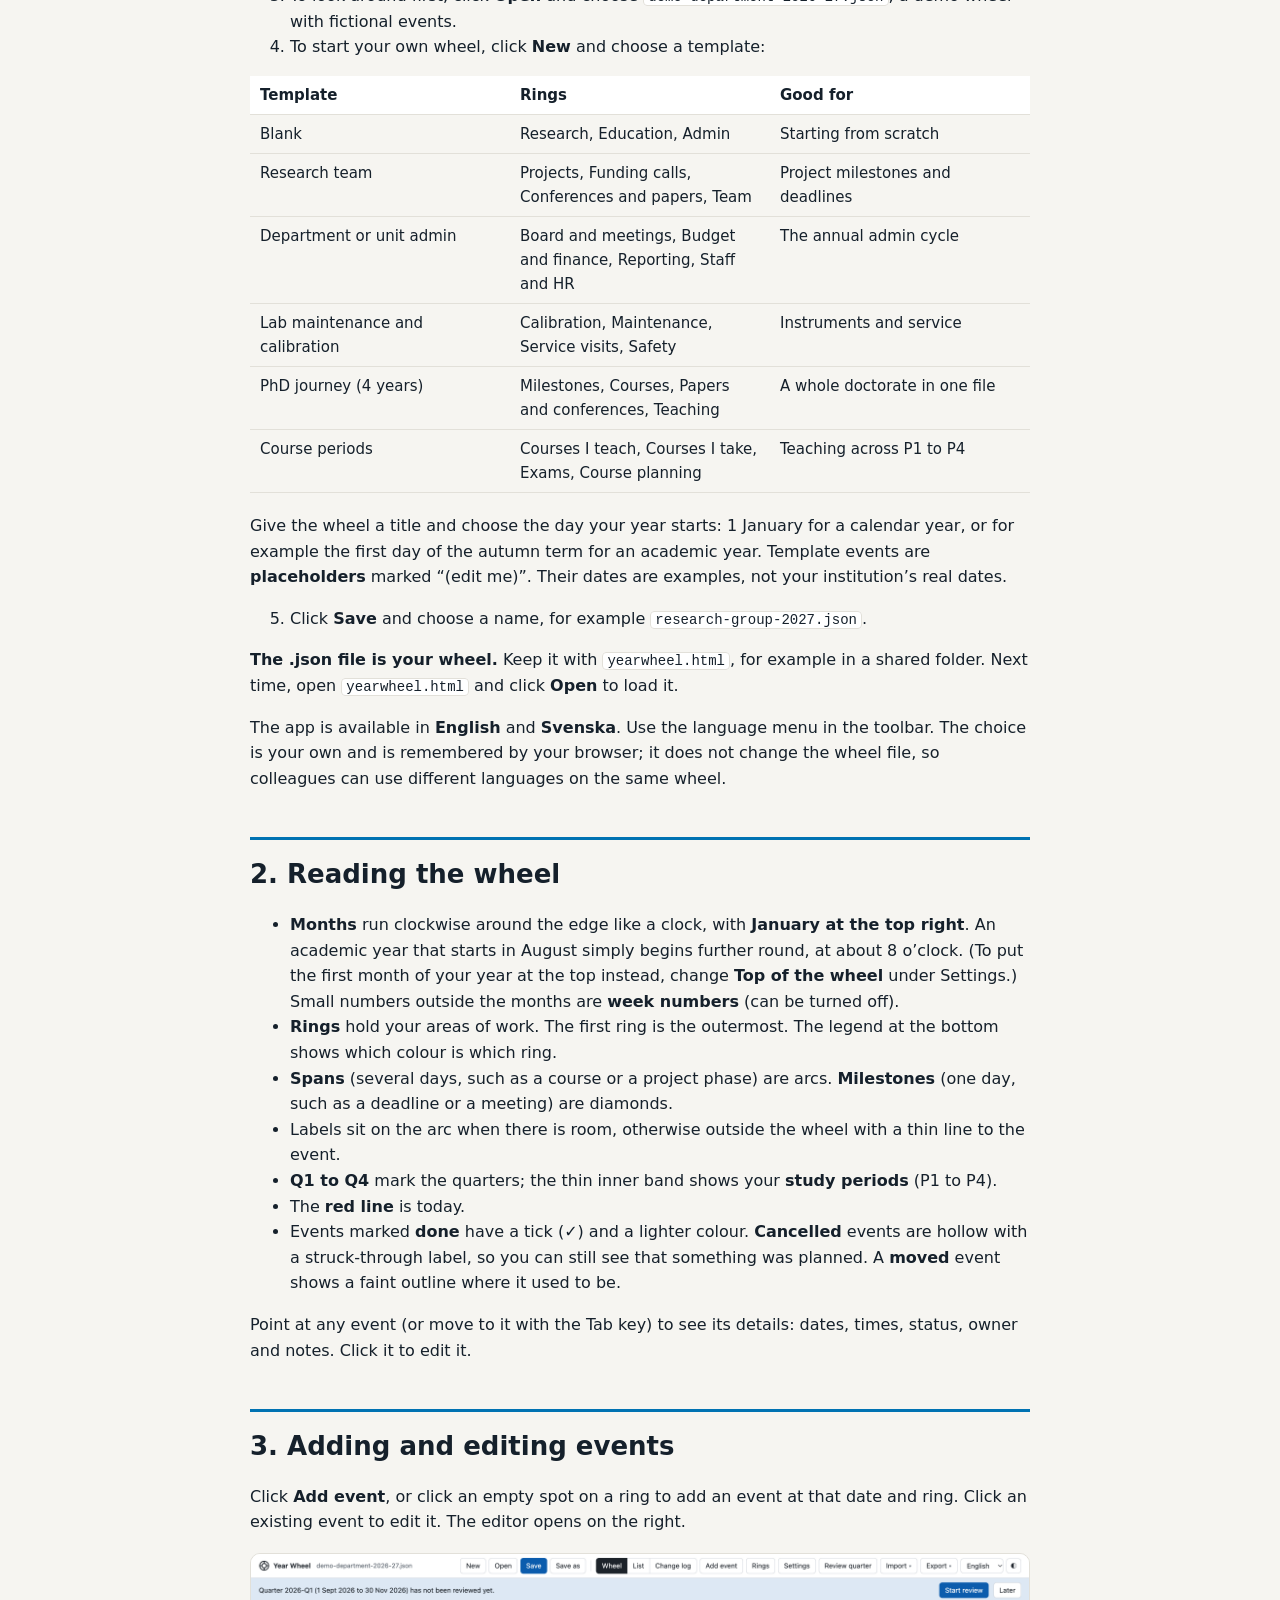
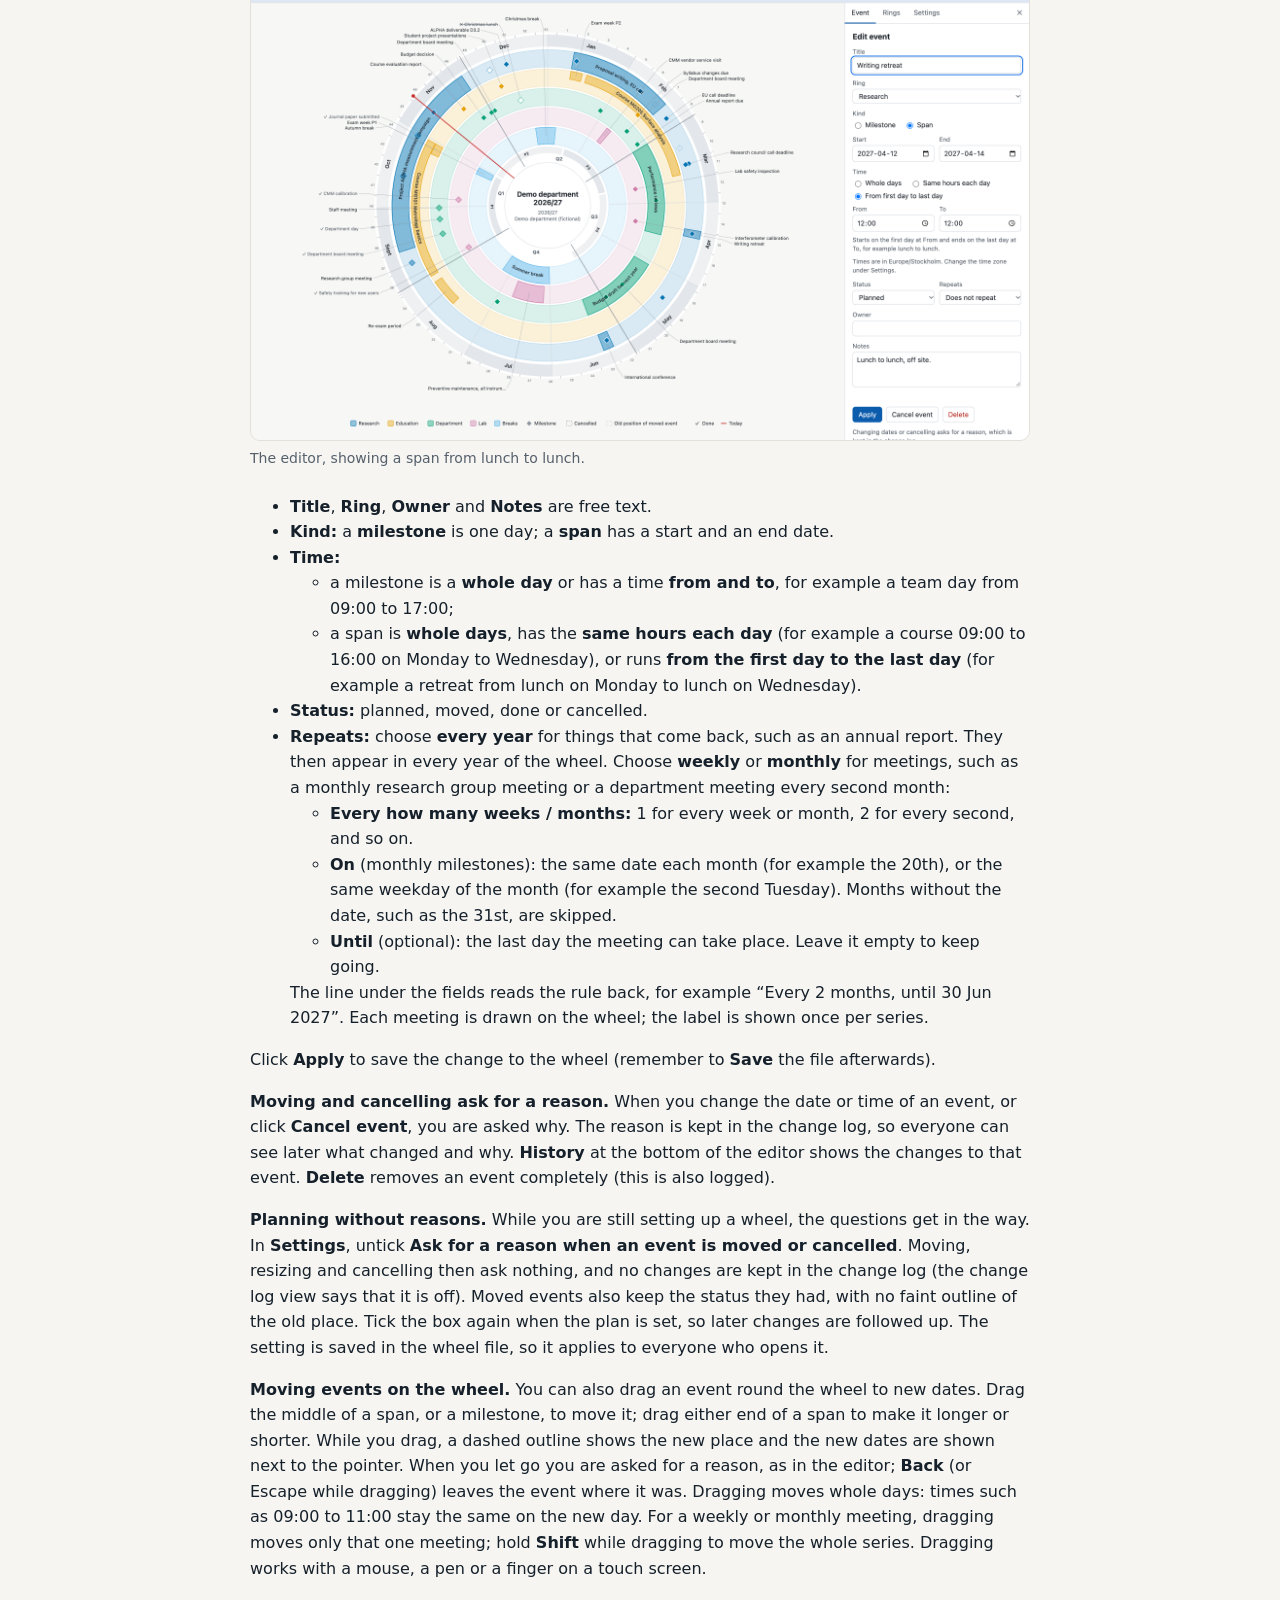
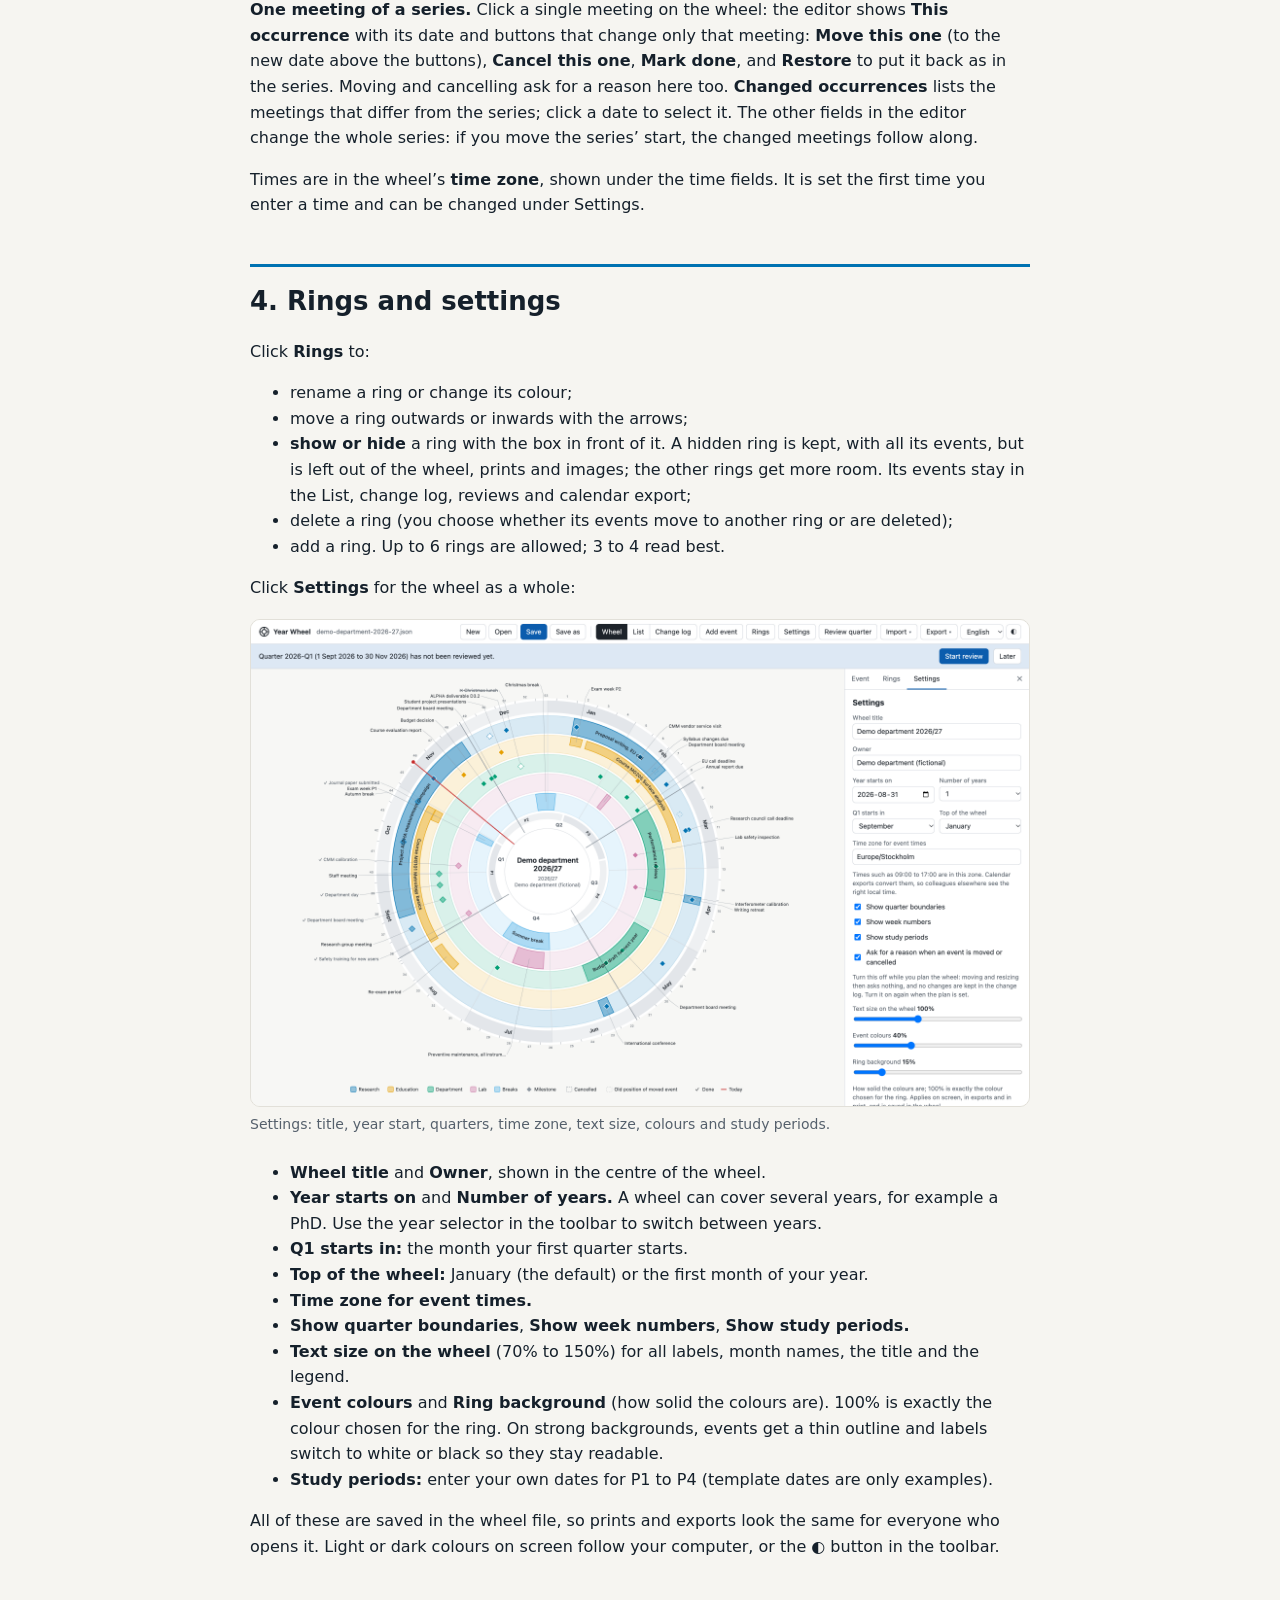
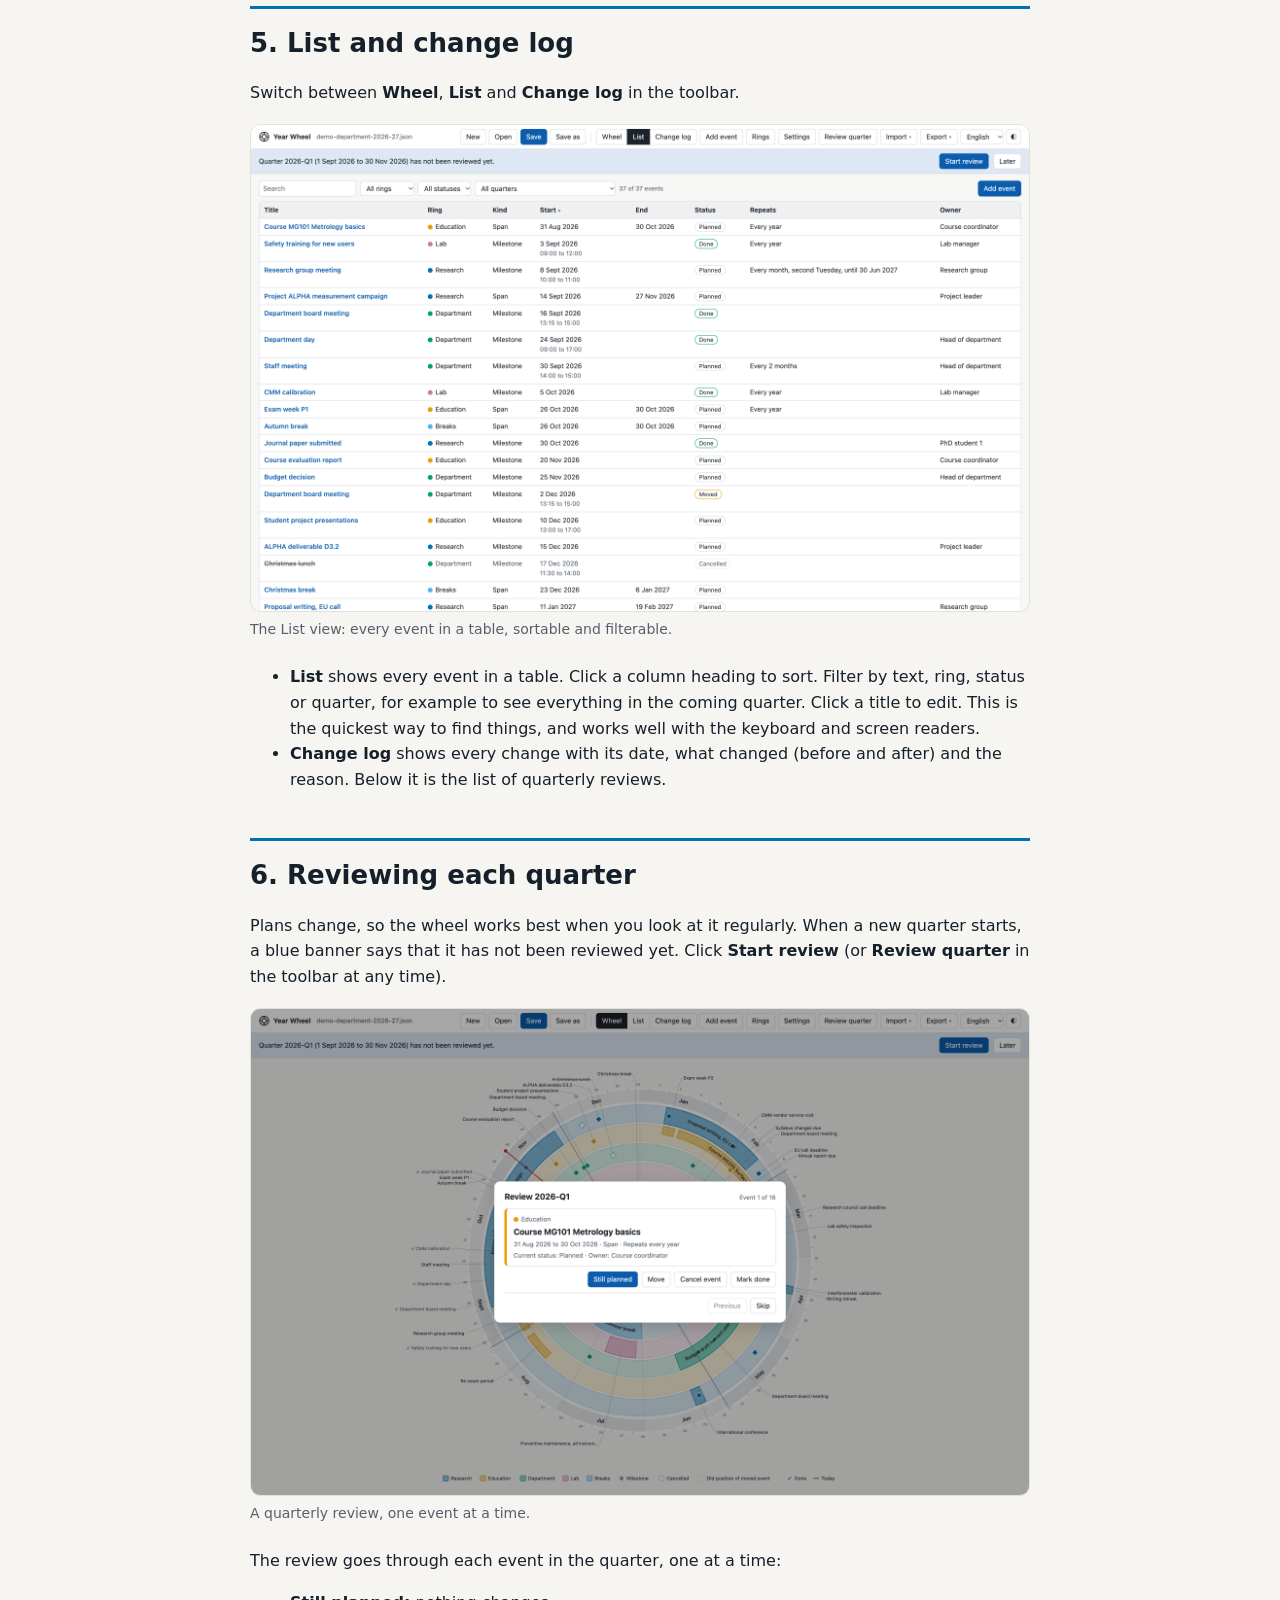
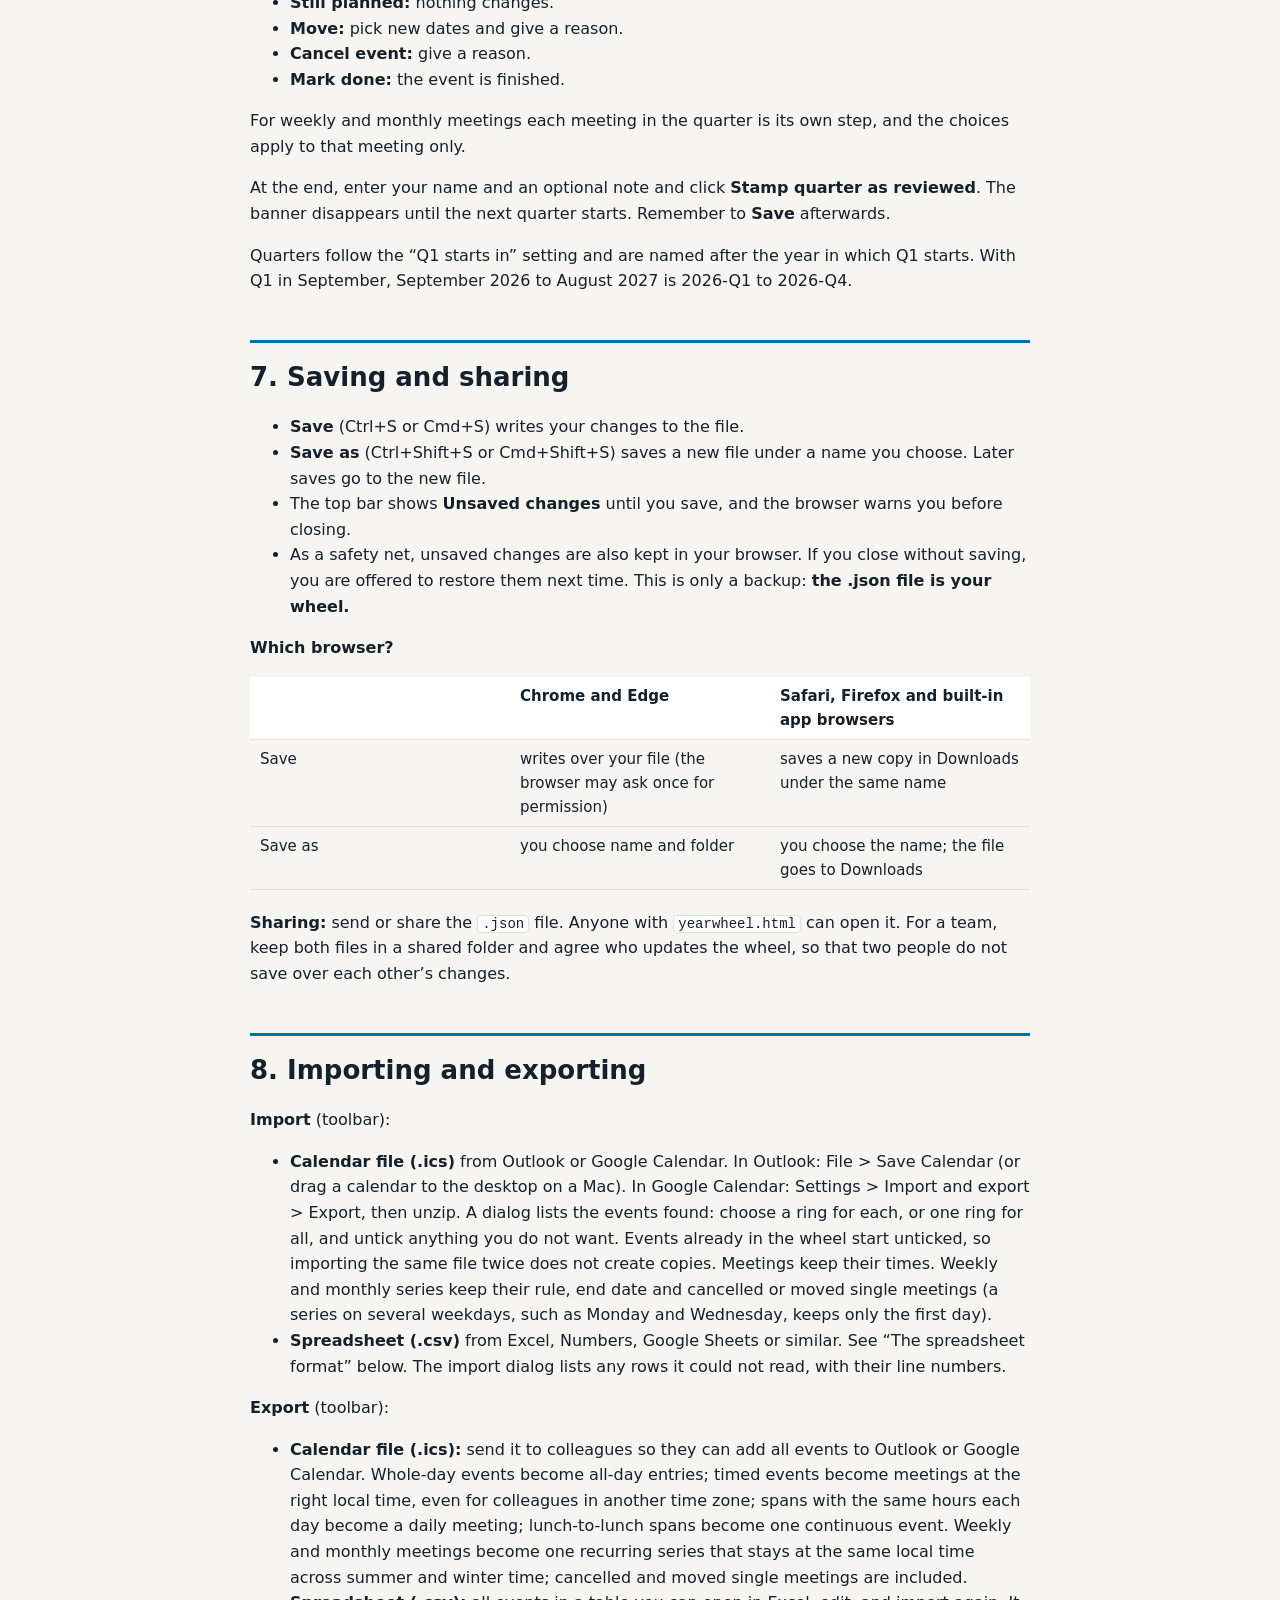
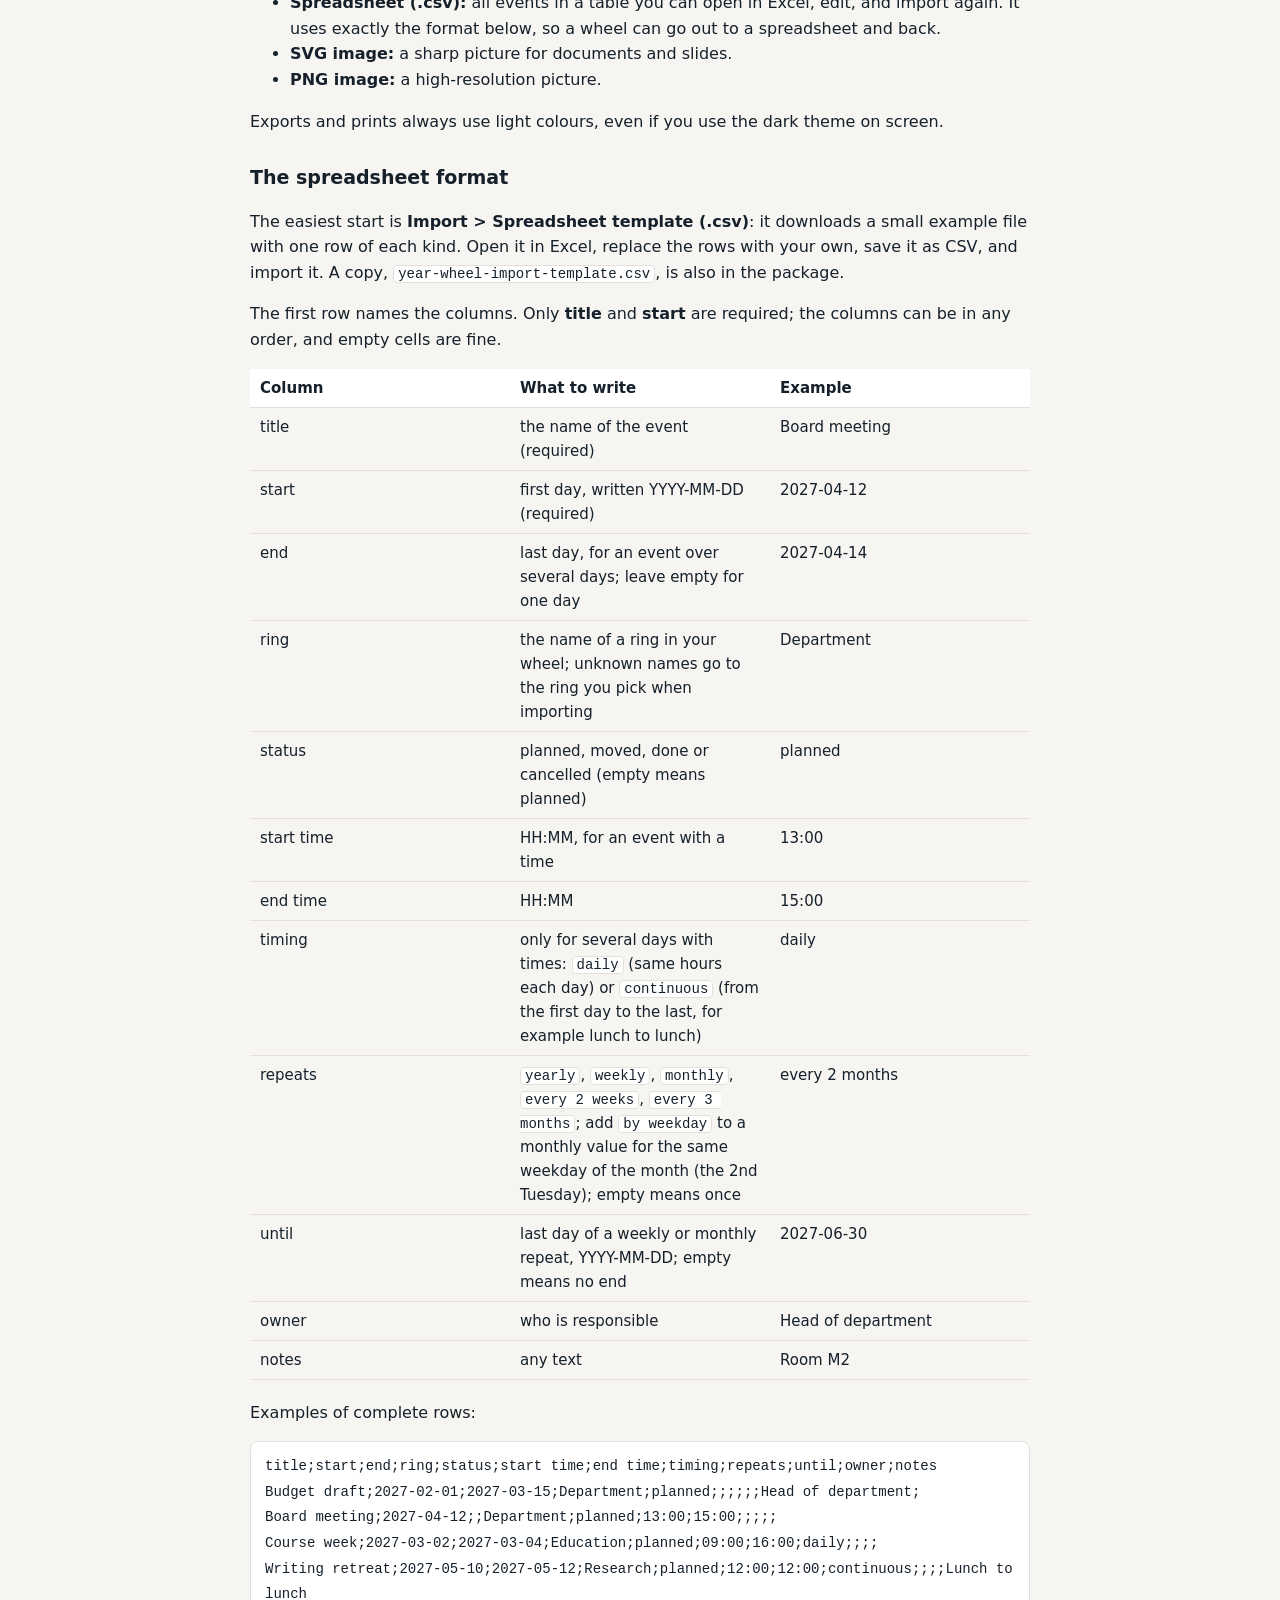
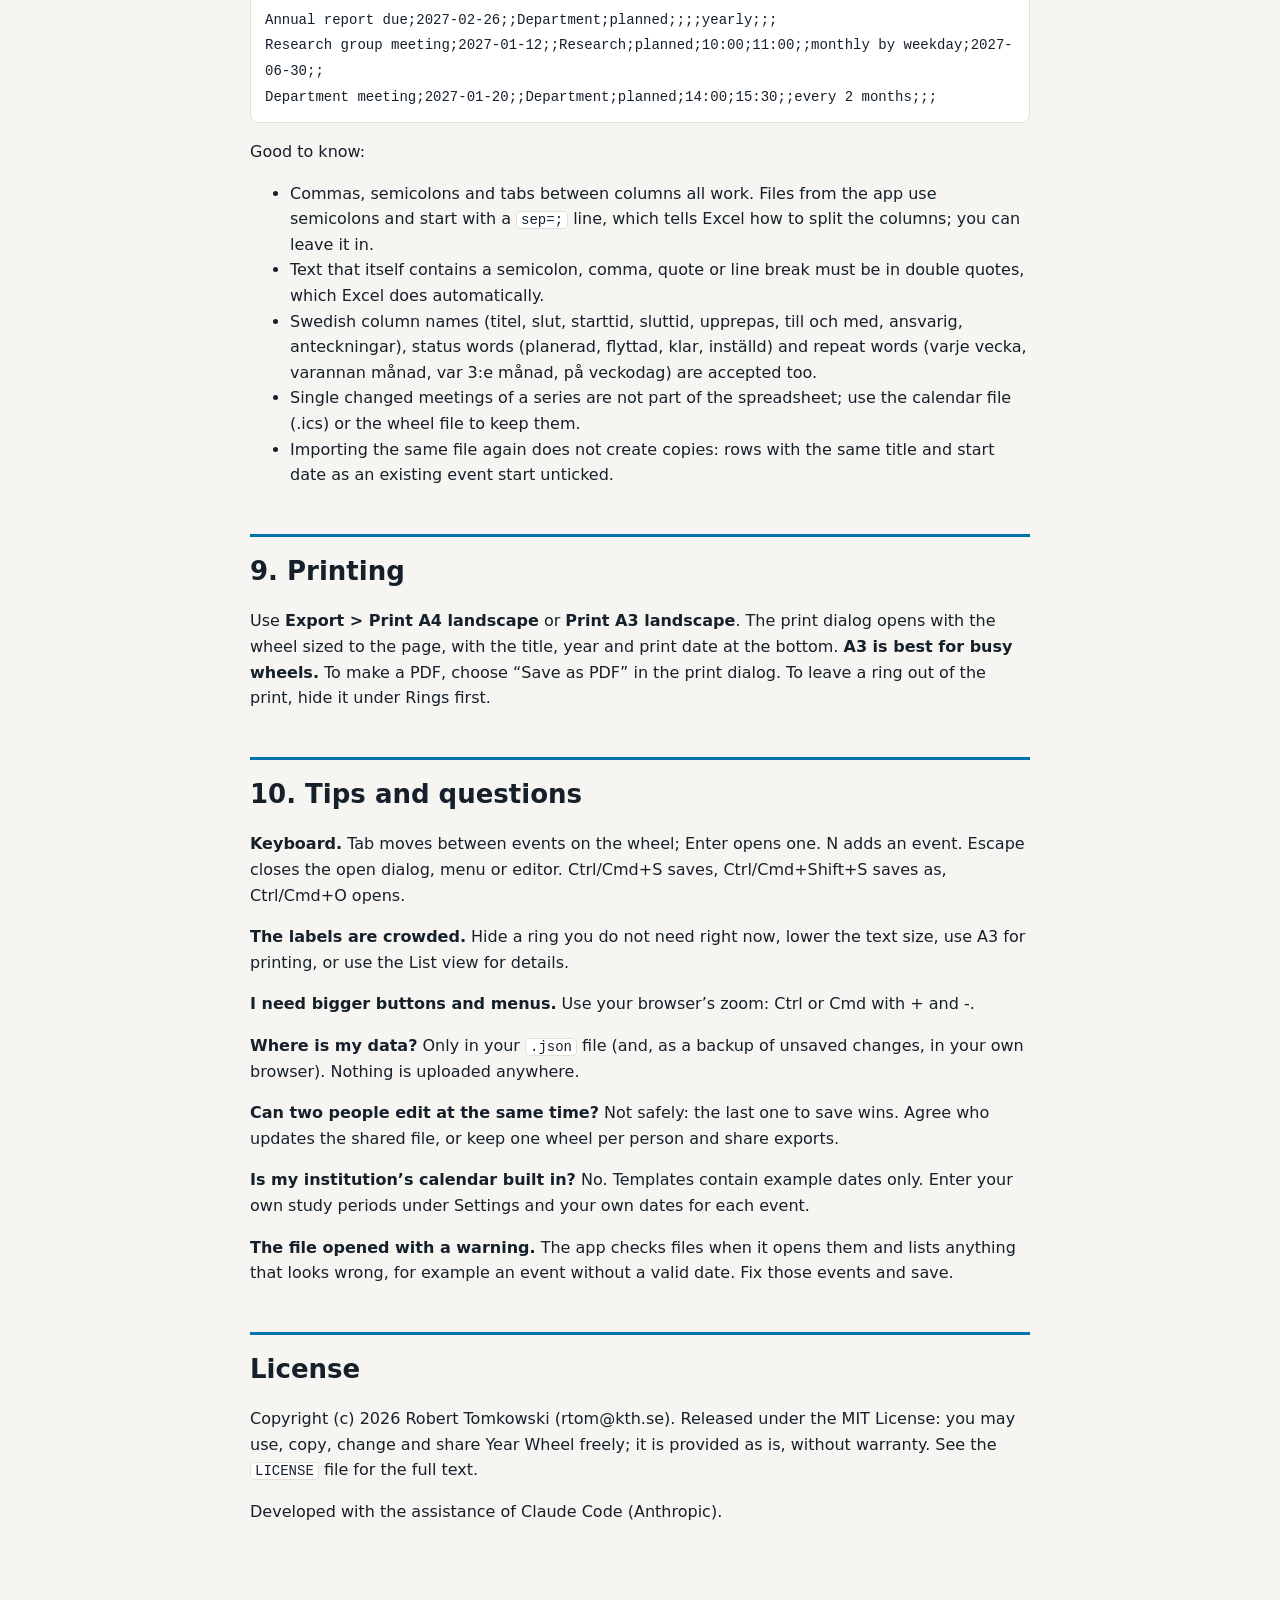
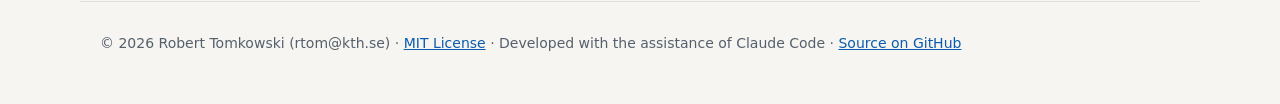
==== commit 55e650af: "Year Wheel 1.3: turn off the reason question while planning Settings has "Ask for a reason when an e" ====
--- a/website/guide.html
+++ b/website/guide.html
@@ -224,13 +224,22 @@
 </ul>
 <p>Click <strong>Apply</strong> to save the change to the wheel
 (remember to <strong>Save</strong> the file afterwards).</p>
-<p><strong>Moving and cancelling always ask for a reason.</strong> When
-you change the date or time of an event, or click <strong>Cancel
+<p><strong>Moving and cancelling ask for a reason.</strong> When you
+change the date or time of an event, or click <strong>Cancel
 event</strong>, you are asked why. The reason is kept in the change log,
 so everyone can see later what changed and why. <strong>History</strong>
 at the bottom of the editor shows the changes to that event.
 <strong>Delete</strong> removes an event completely (this is also
 logged).</p>
+<p><strong>Planning without reasons.</strong> While you are still
+setting up a wheel, the questions get in the way. In
+<strong>Settings</strong>, untick <strong>Ask for a reason when an event
+is moved or cancelled</strong>. Moving, resizing and cancelling then ask
+nothing, and no changes are kept in the change log (the change log view
+says that it is off). Moved events also keep the status they had, with
+no faint outline of the old place. Tick the box again when the plan is
+set, so later changes are followed up. The setting is saved in the wheel
+file, so it applies to everyone who opens it.</p>
 <p><strong>Moving events on the wheel.</strong> You can also drag an
 event round the wheel to new dates. Drag the middle of a span, or a
 milestone, to move it; drag either end of a span to make it longer or
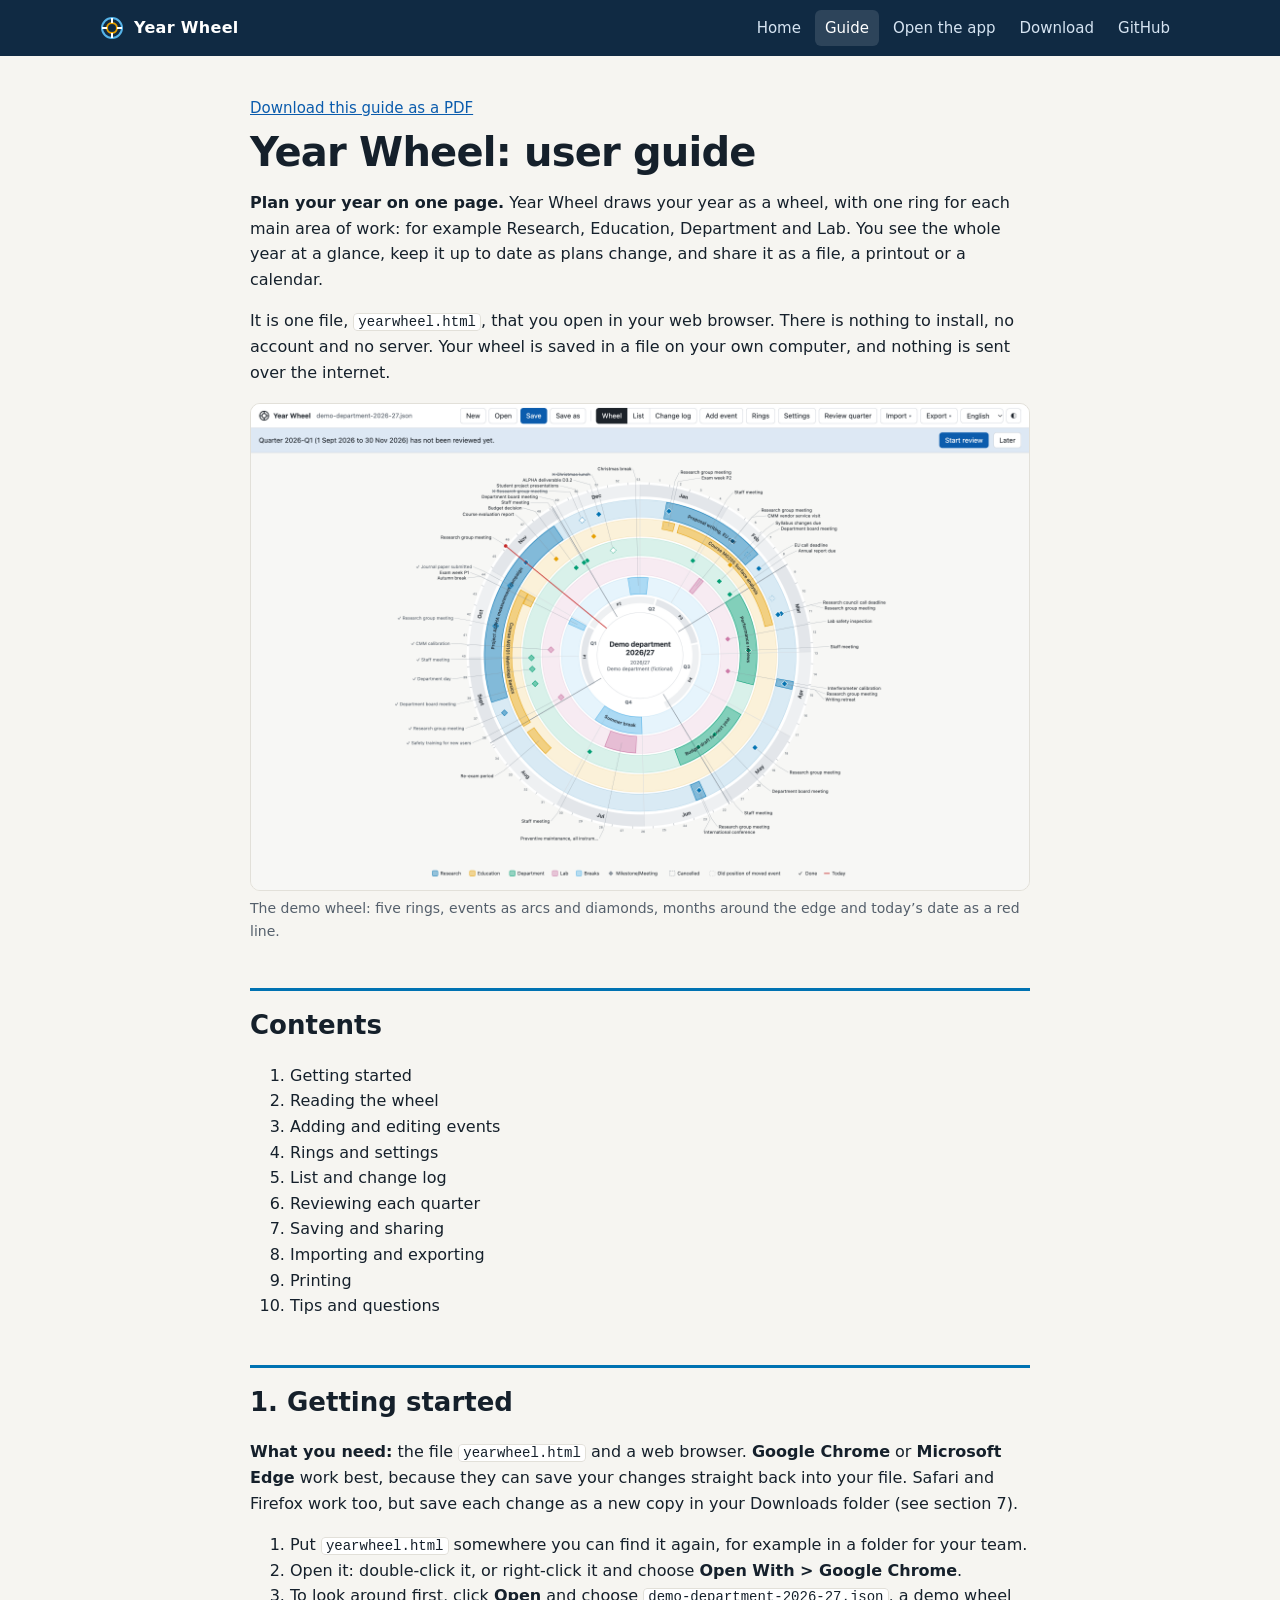
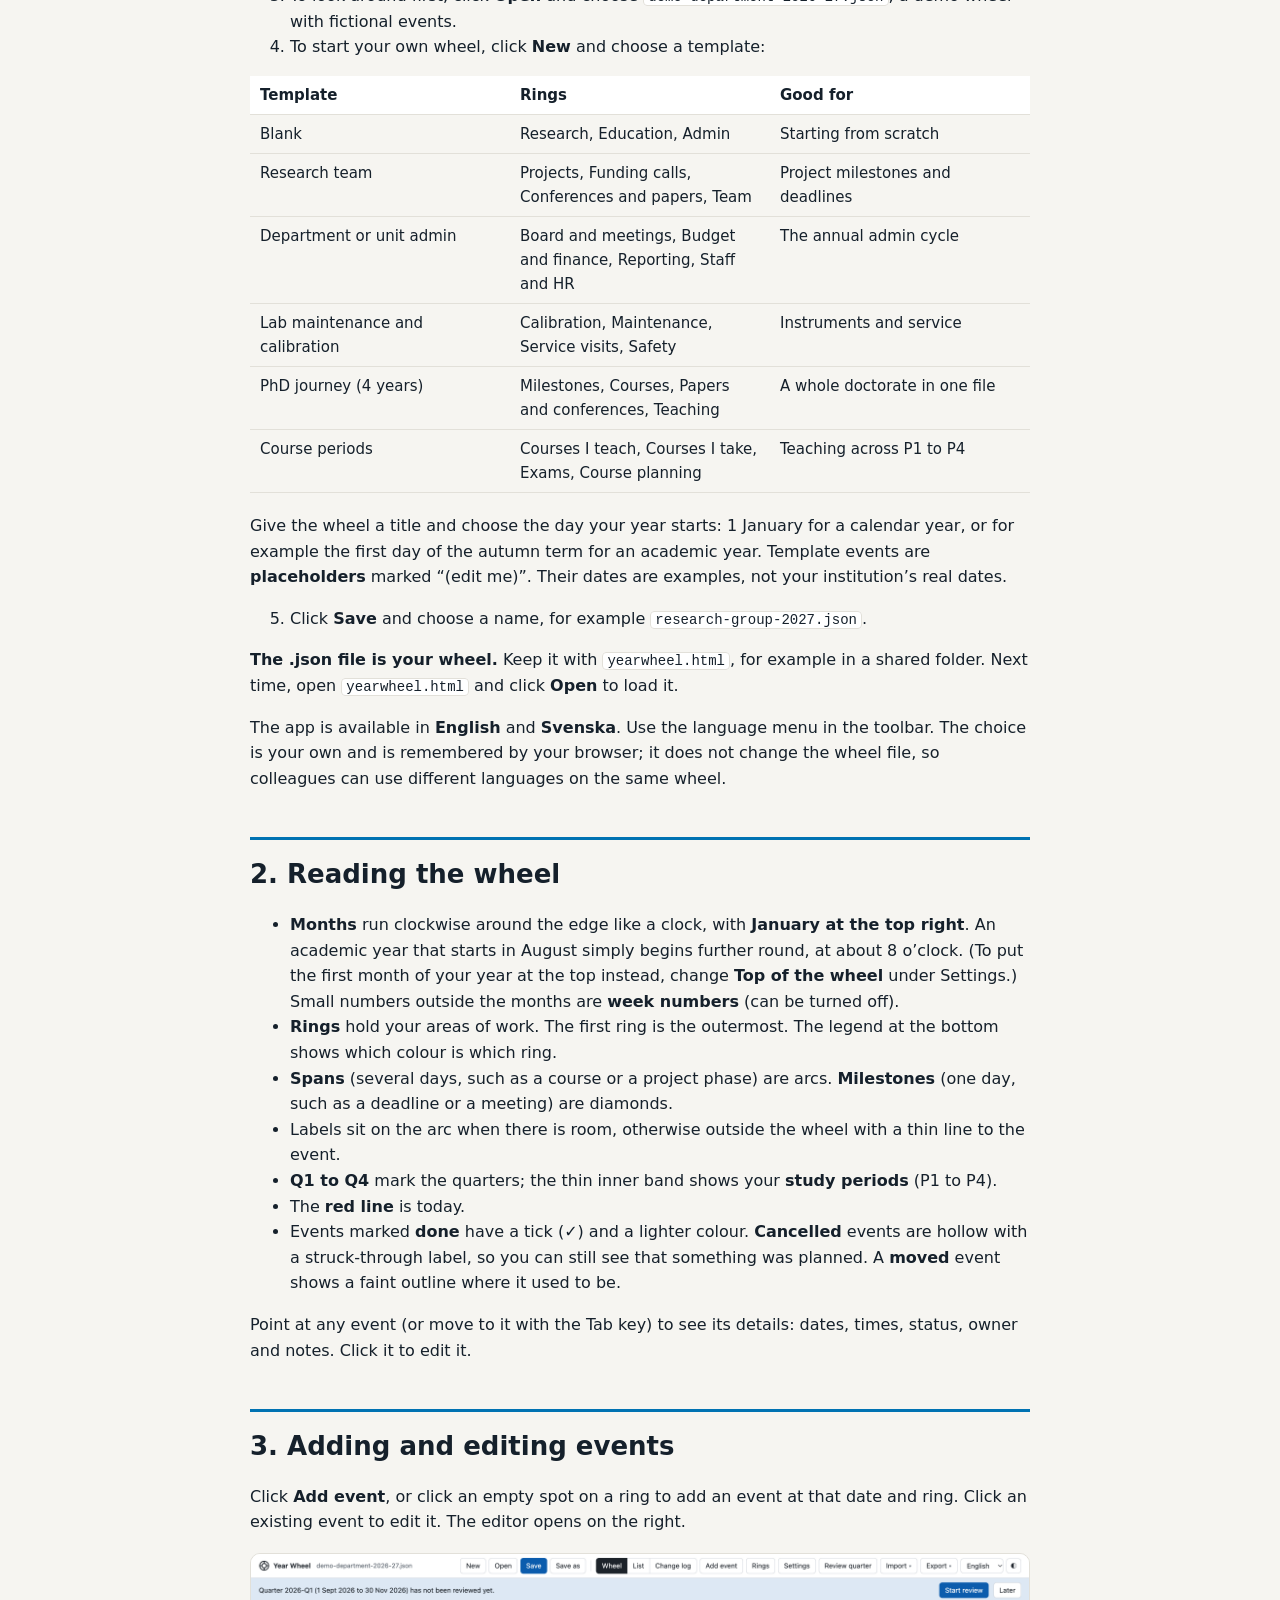
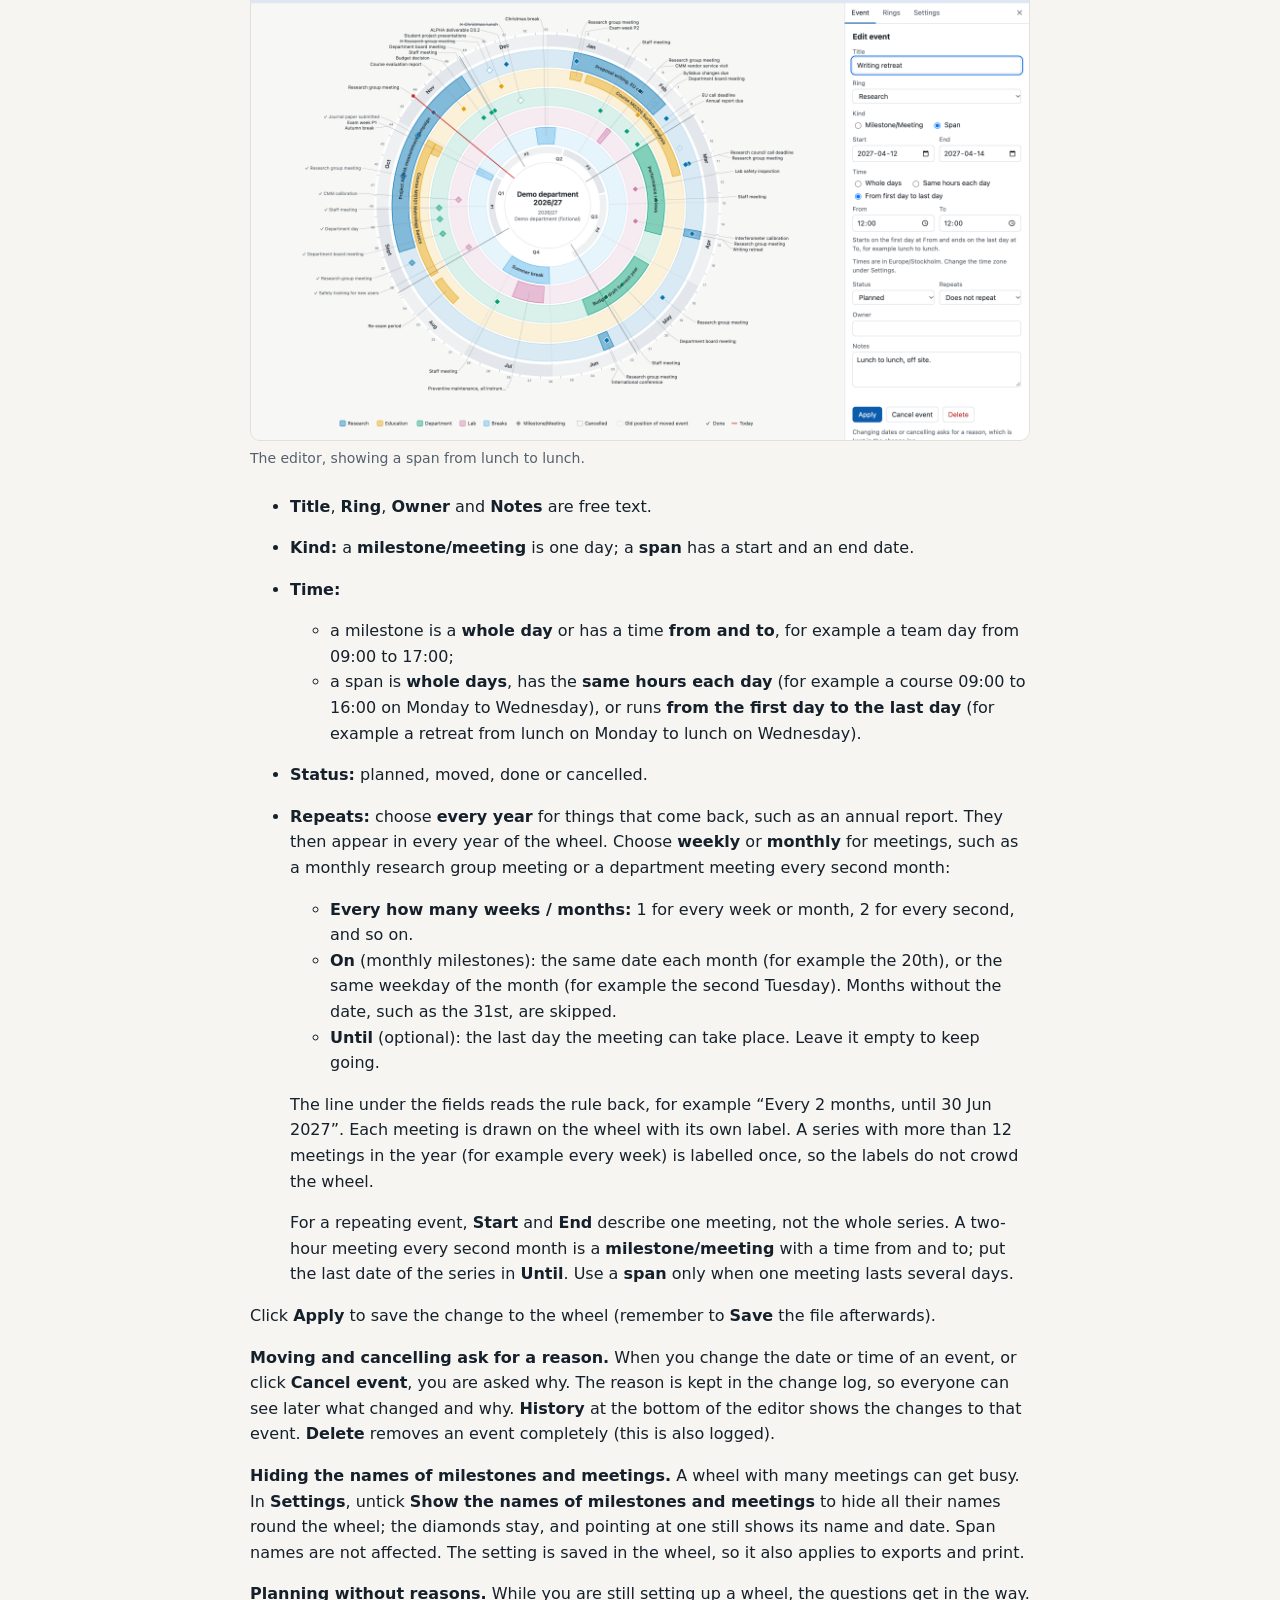
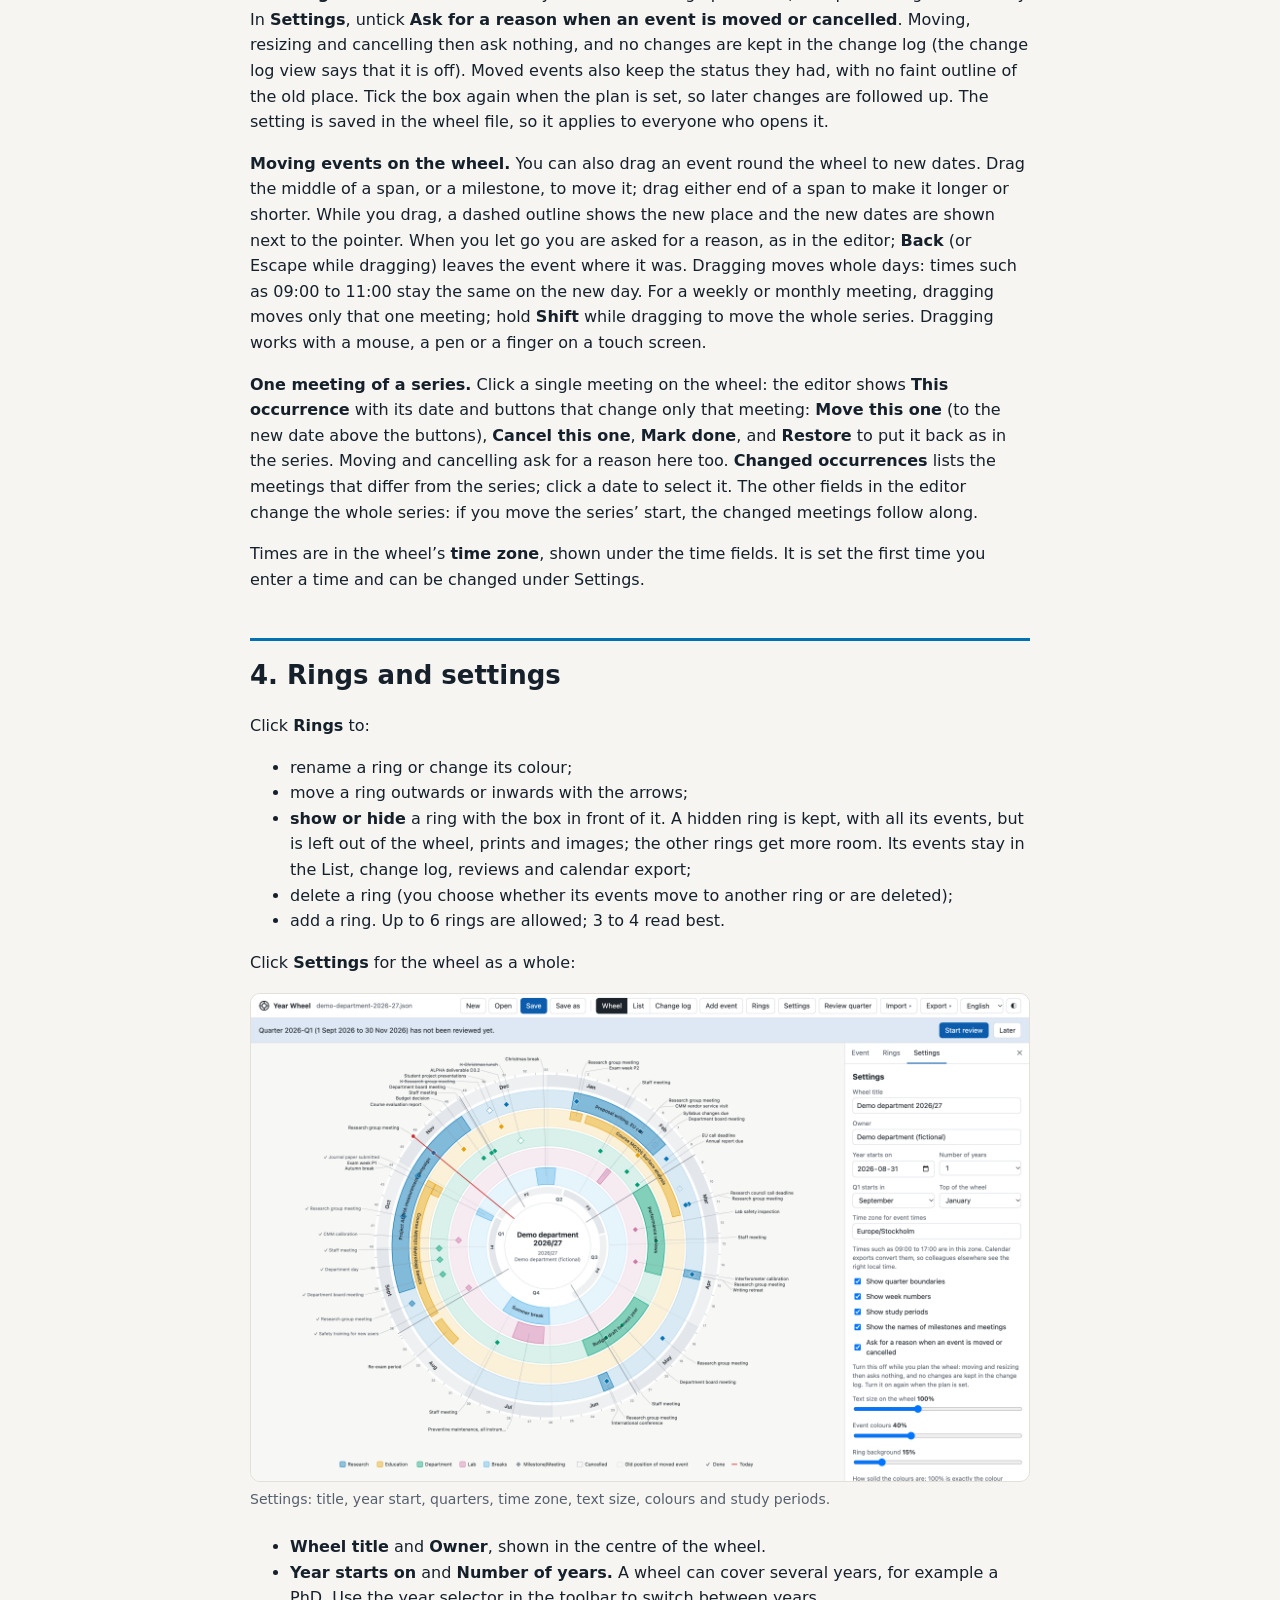
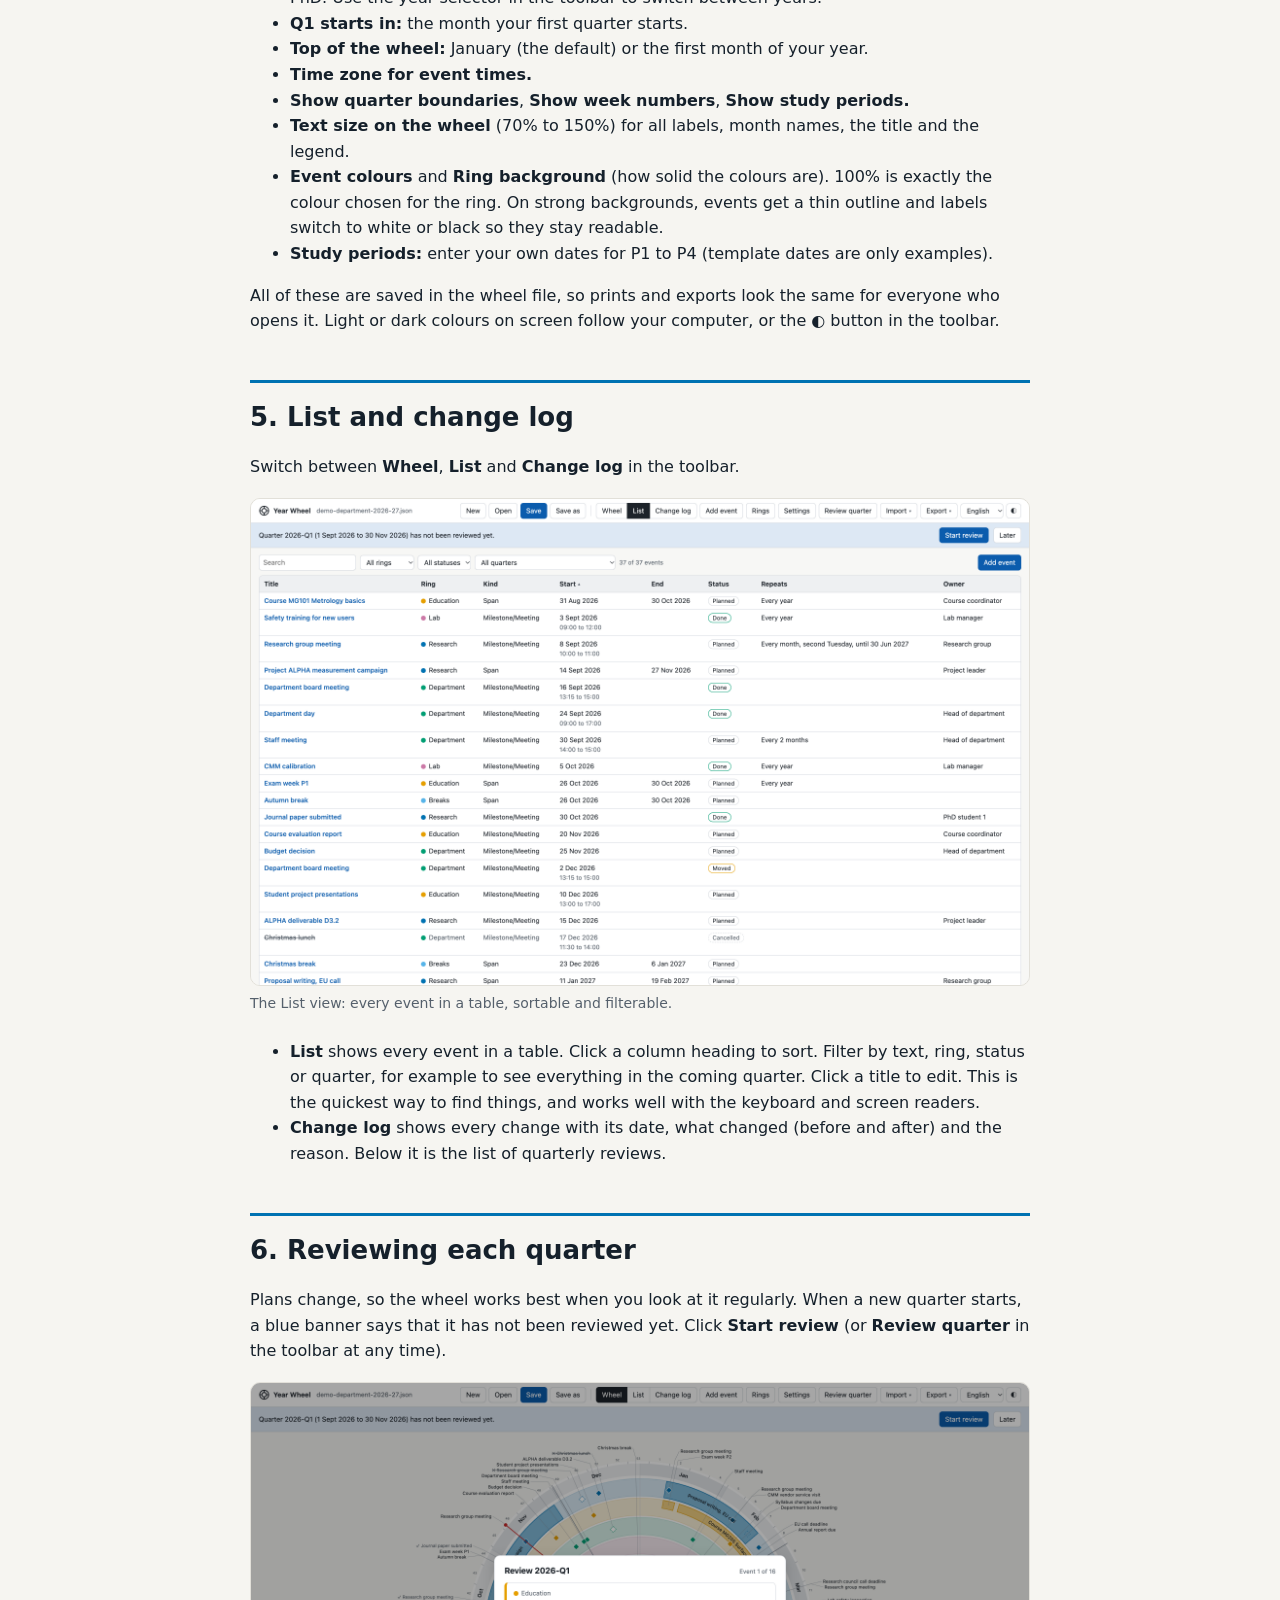
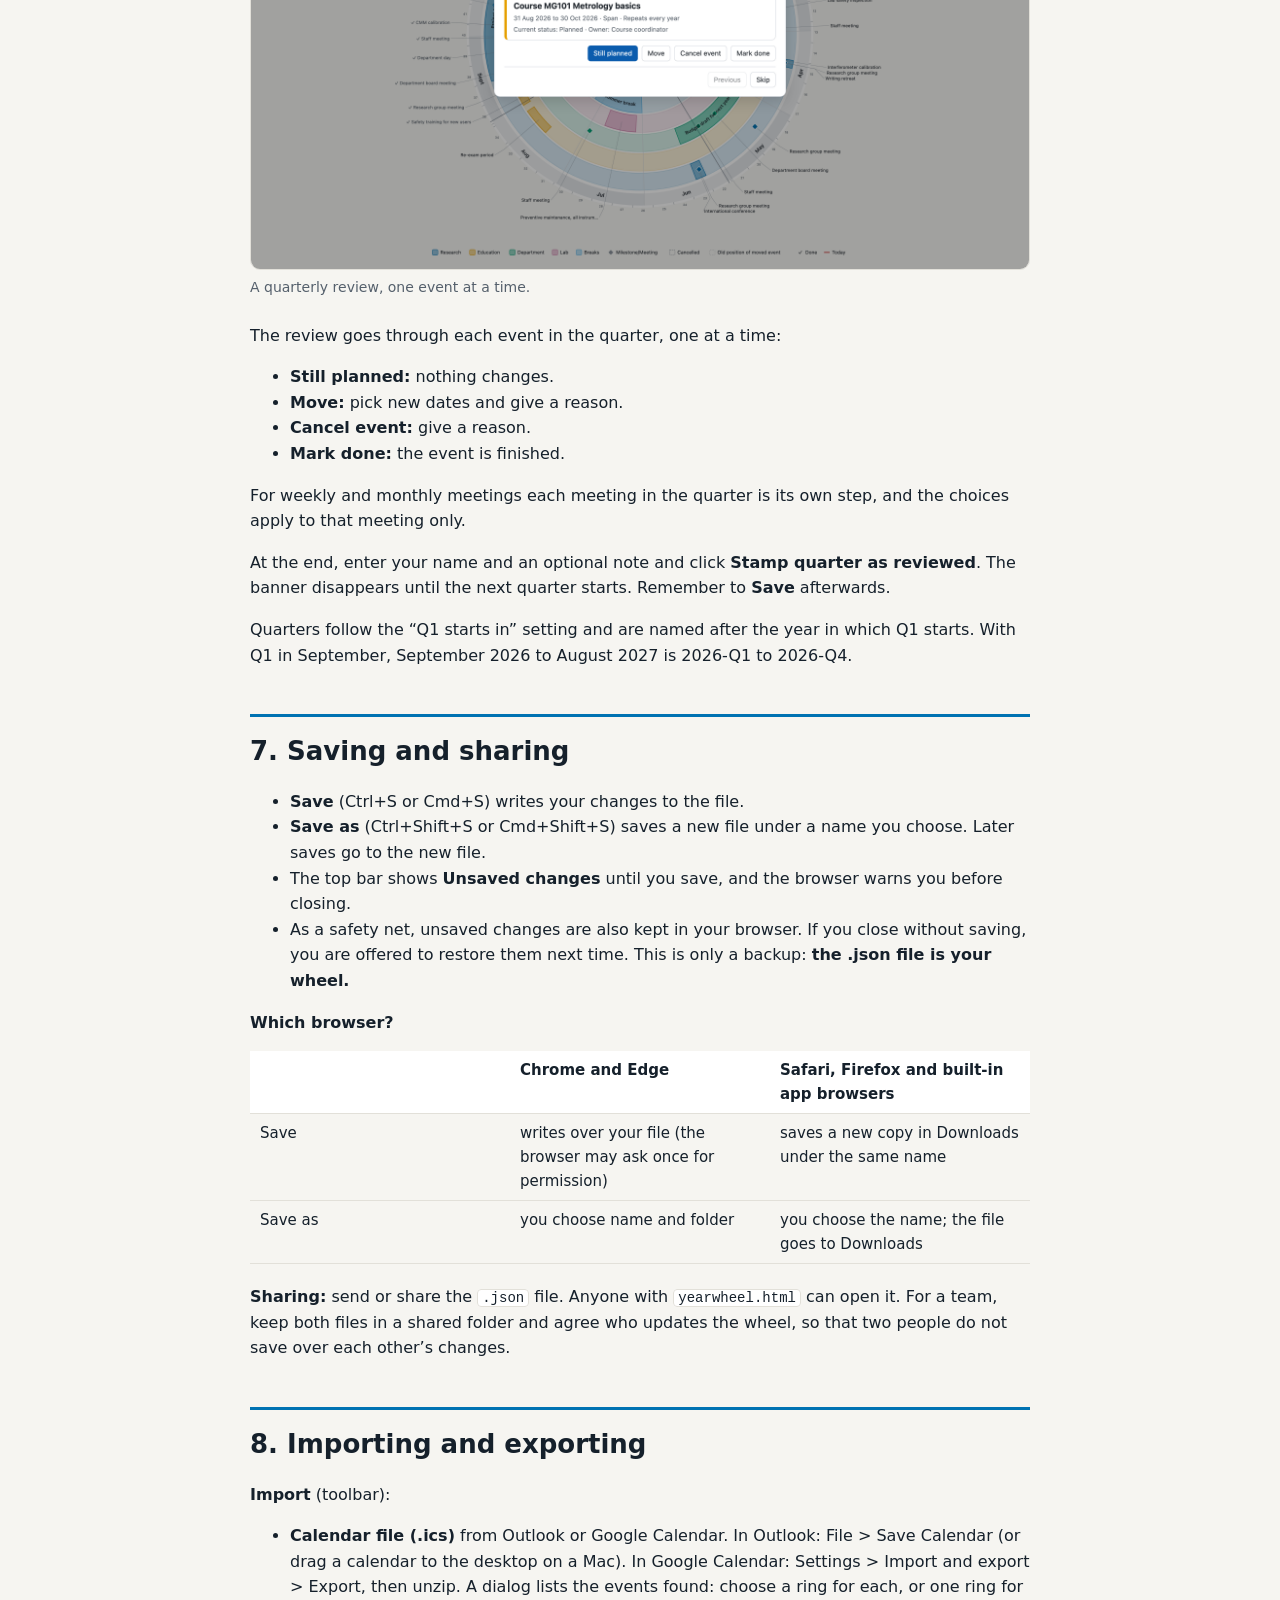
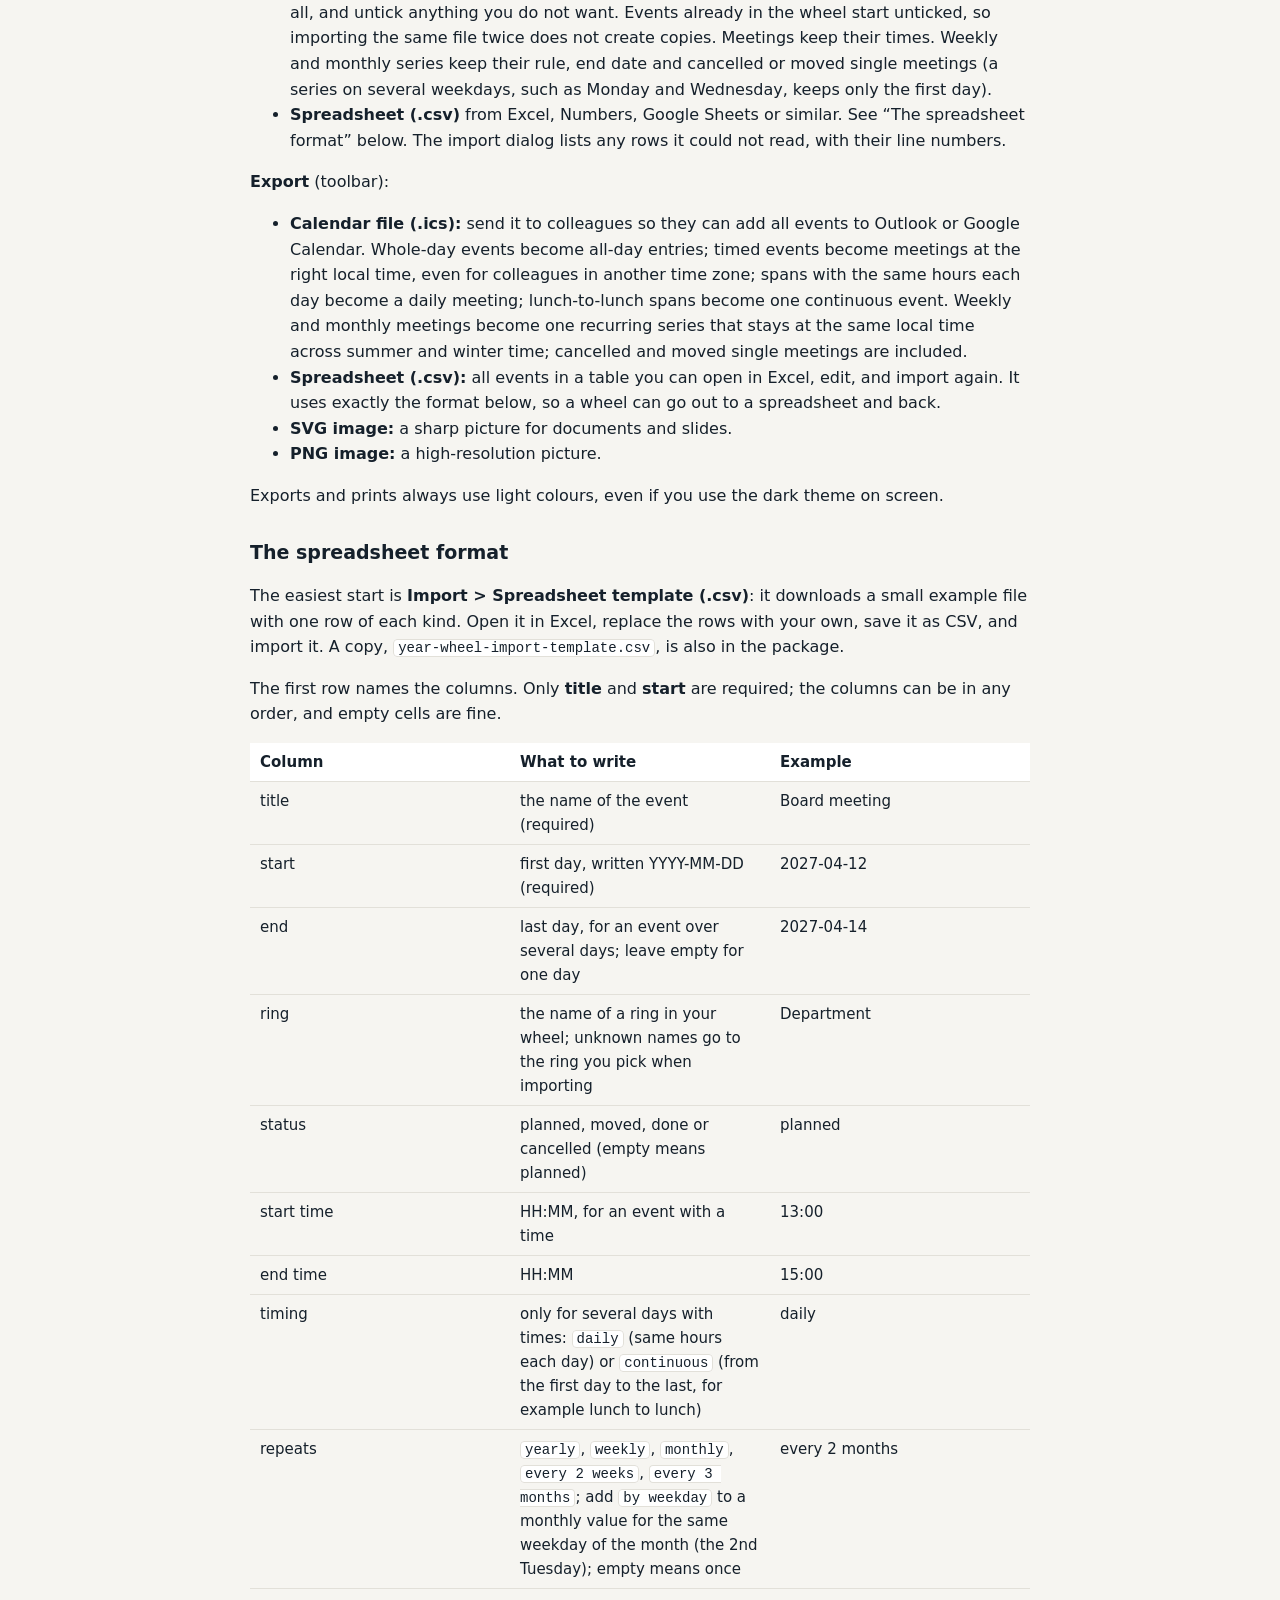
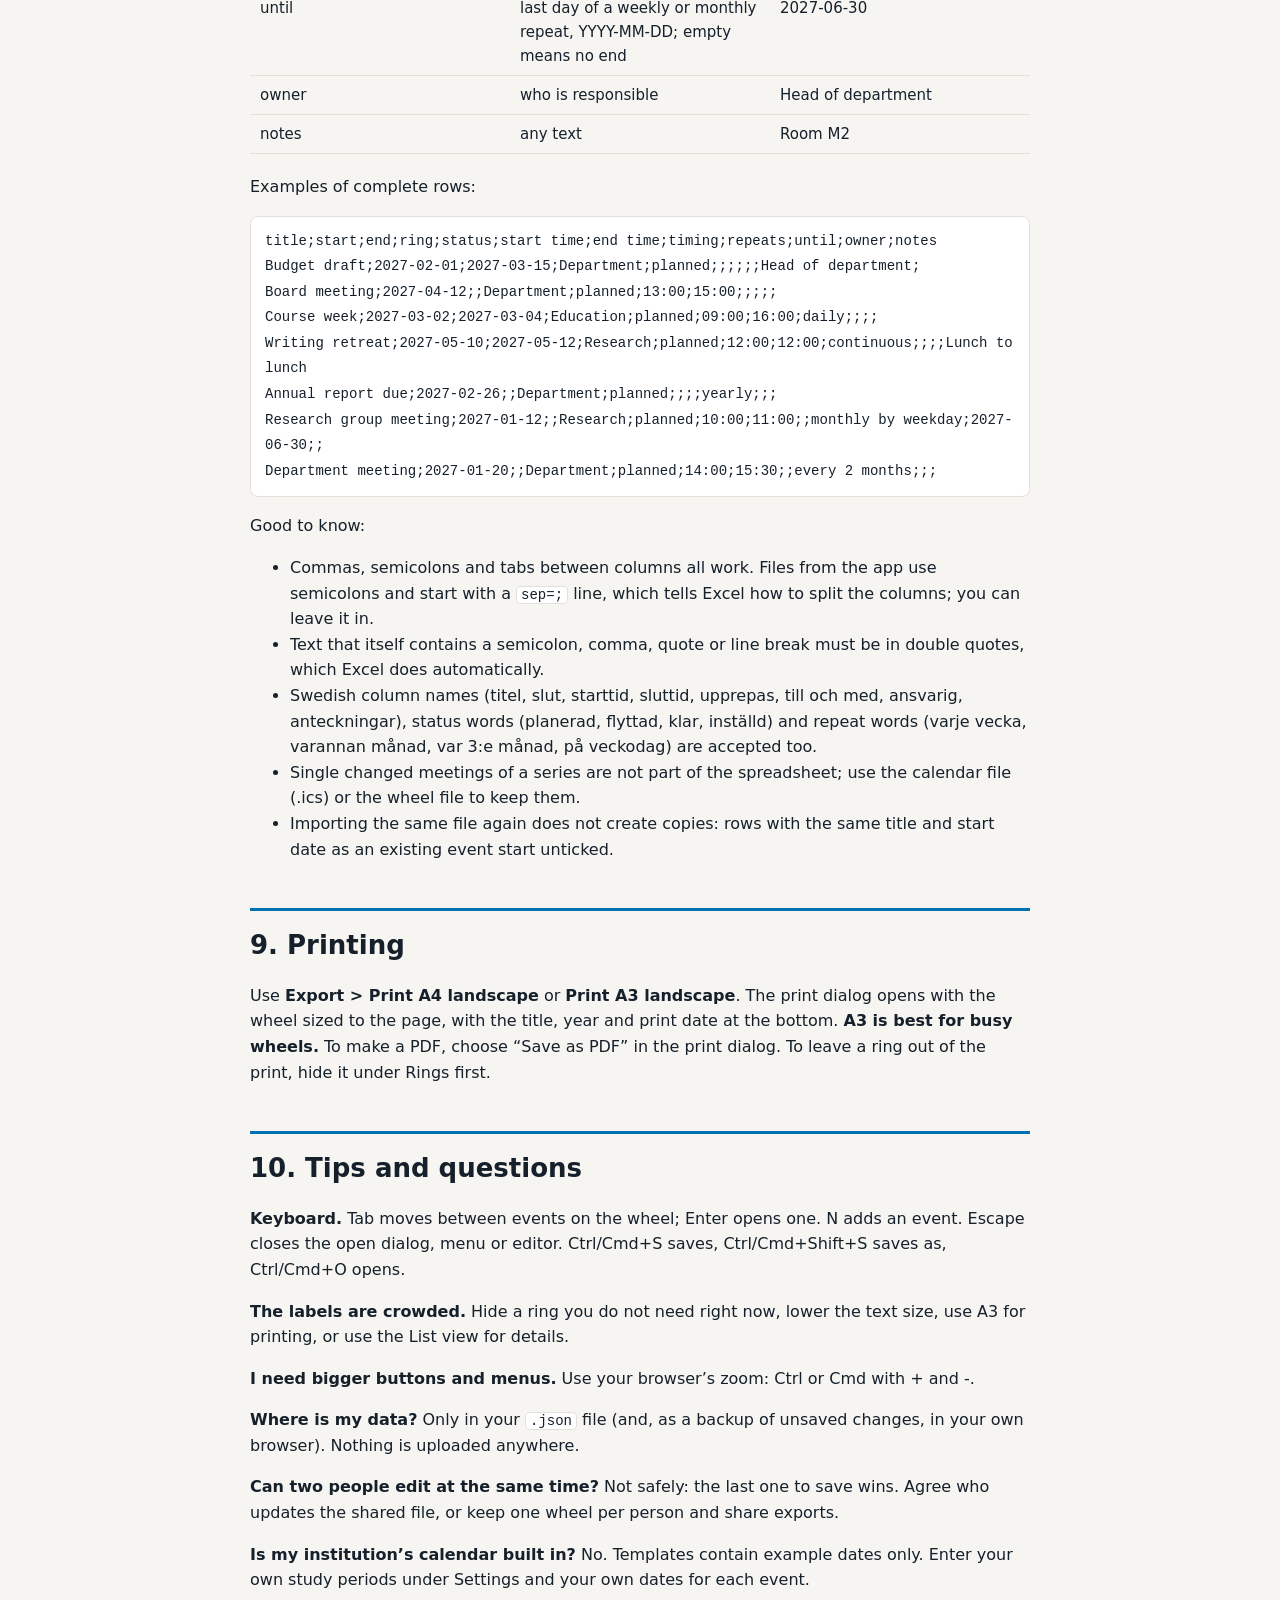
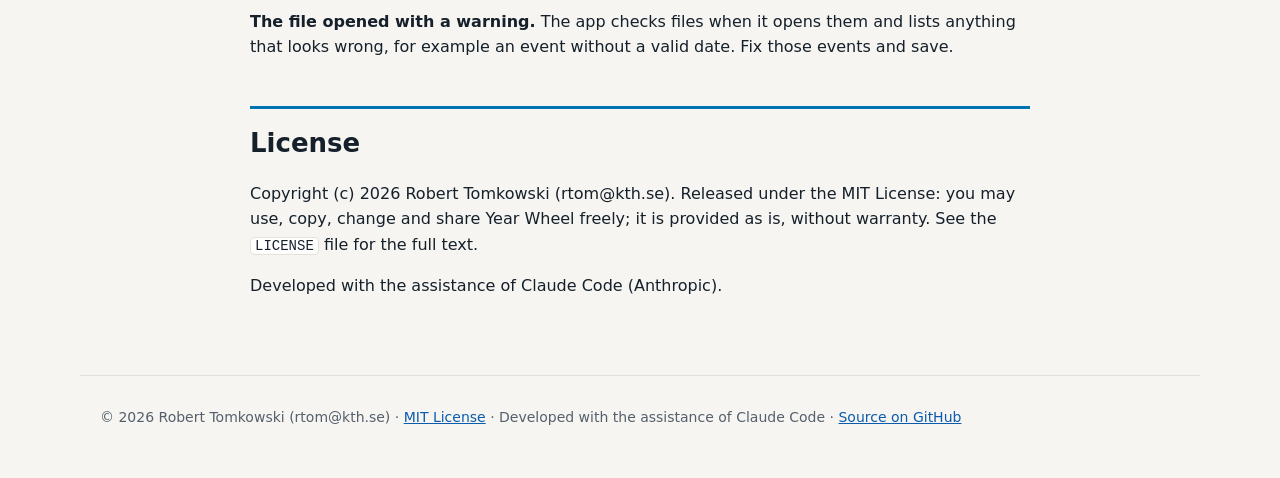
==== commit acd4595f: "Year Wheel 1.4: labels on every meeting, clearer errors, hide names Each meeting of a weekly or mont" ====
--- a/website/guide.html
+++ b/website/guide.html
@@ -188,11 +188,12 @@
 lunch.</figcaption>
 </figure>
 <ul>
-<li><strong>Title</strong>, <strong>Ring</strong>,
-<strong>Owner</strong> and <strong>Notes</strong> are free text.</li>
-<li><strong>Kind:</strong> a <strong>milestone</strong> is one day; a
-<strong>span</strong> has a start and an end date.</li>
-<li><strong>Time:</strong>
+<li><p><strong>Title</strong>, <strong>Ring</strong>,
+<strong>Owner</strong> and <strong>Notes</strong> are free
+text.</p></li>
+<li><p><strong>Kind:</strong> a <strong>milestone/meeting</strong> is
+one day; a <strong>span</strong> has a start and an end date.</p></li>
+<li><p><strong>Time:</strong></p>
 <ul>
 <li>a milestone is a <strong>whole day</strong> or has a time
 <strong>from and to</strong>, for example a team day from 09:00 to
@@ -202,12 +203,13 @@
 Wednesday), or runs <strong>from the first day to the last day</strong>
 (for example a retreat from lunch on Monday to lunch on Wednesday).</li>
 </ul></li>
-<li><strong>Status:</strong> planned, moved, done or cancelled.</li>
-<li><strong>Repeats:</strong> choose <strong>every year</strong> for
+<li><p><strong>Status:</strong> planned, moved, done or
+cancelled.</p></li>
+<li><p><strong>Repeats:</strong> choose <strong>every year</strong> for
 things that come back, such as an annual report. They then appear in
 every year of the wheel. Choose <strong>weekly</strong> or
 <strong>monthly</strong> for meetings, such as a monthly research group
-meeting or a department meeting every second month:
+meeting or a department meeting every second month:</p>
 <ul>
 <li><strong>Every how many weeks / months:</strong> 1 for every week or
 month, 2 for every second, and so on.</li>
@@ -218,9 +220,16 @@
 <li><strong>Until</strong> (optional): the last day the meeting can take
 place. Leave it empty to keep going.</li>
 </ul>
-The line under the fields reads the rule back, for example “Every 2
-months, until 30 Jun 2027”. Each meeting is drawn on the wheel; the
-label is shown once per series.</li>
+<p>The line under the fields reads the rule back, for example “Every 2
+months, until 30 Jun 2027”. Each meeting is drawn on the wheel with its
+own label. A series with more than 12 meetings in the year (for example
+every week) is labelled once, so the labels do not crowd the wheel.</p>
+<p>For a repeating event, <strong>Start</strong> and
+<strong>End</strong> describe one meeting, not the whole series. A
+two-hour meeting every second month is a
+<strong>milestone/meeting</strong> with a time from and to; put the last
+date of the series in <strong>Until</strong>. Use a
+<strong>span</strong> only when one meeting lasts several days.</p></li>
 </ul>
 <p>Click <strong>Apply</strong> to save the change to the wheel
 (remember to <strong>Save</strong> the file afterwards).</p>
@@ -231,6 +240,12 @@
 at the bottom of the editor shows the changes to that event.
 <strong>Delete</strong> removes an event completely (this is also
 logged).</p>
+<p><strong>Hiding the names of milestones and meetings.</strong> A wheel
+with many meetings can get busy. In <strong>Settings</strong>, untick
+<strong>Show the names of milestones and meetings</strong> to hide all
+their names round the wheel; the diamonds stay, and pointing at one
+still shows its name and date. Span names are not affected. The setting
+is saved in the wheel, so it also applies to exports and print.</p>
 <p><strong>Planning without reasons.</strong> While you are still
 setting up a wheel, the questions get in the way. In
 <strong>Settings</strong>, untick <strong>Ask for a reason when an event
